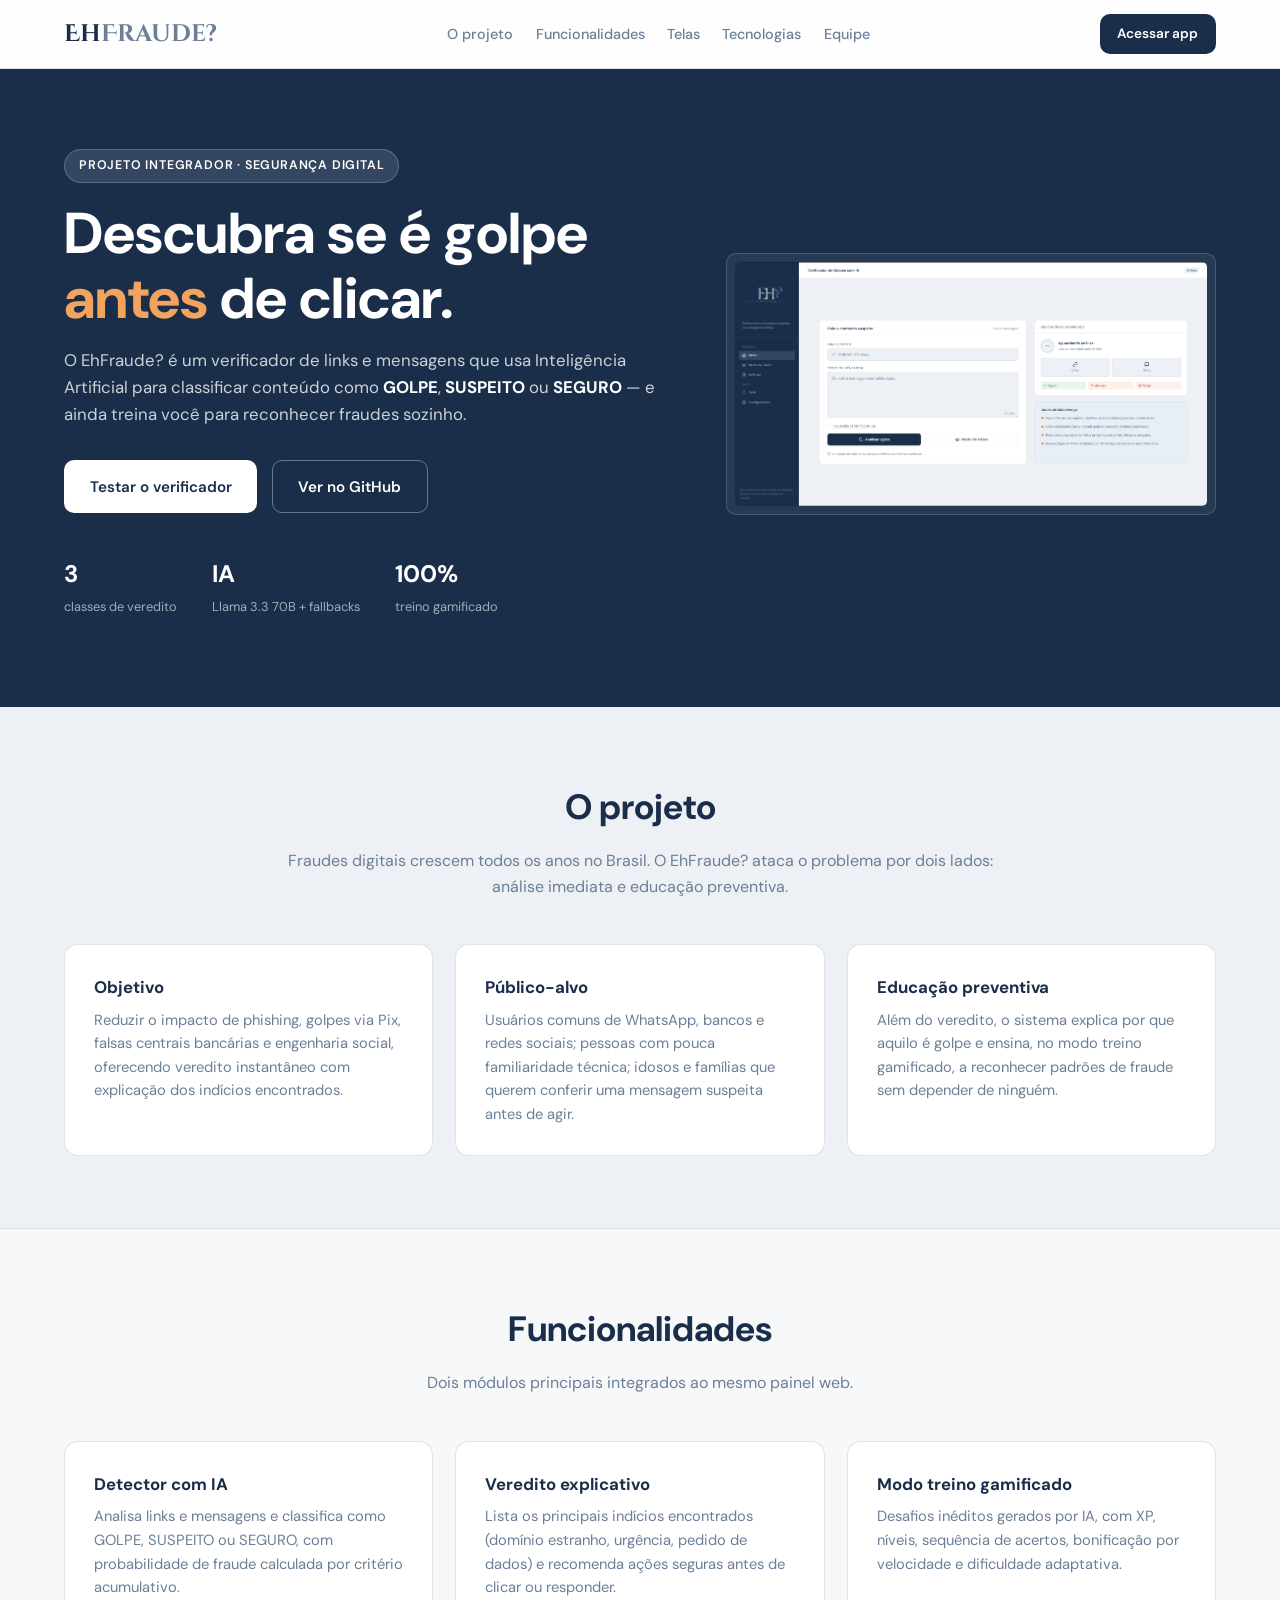
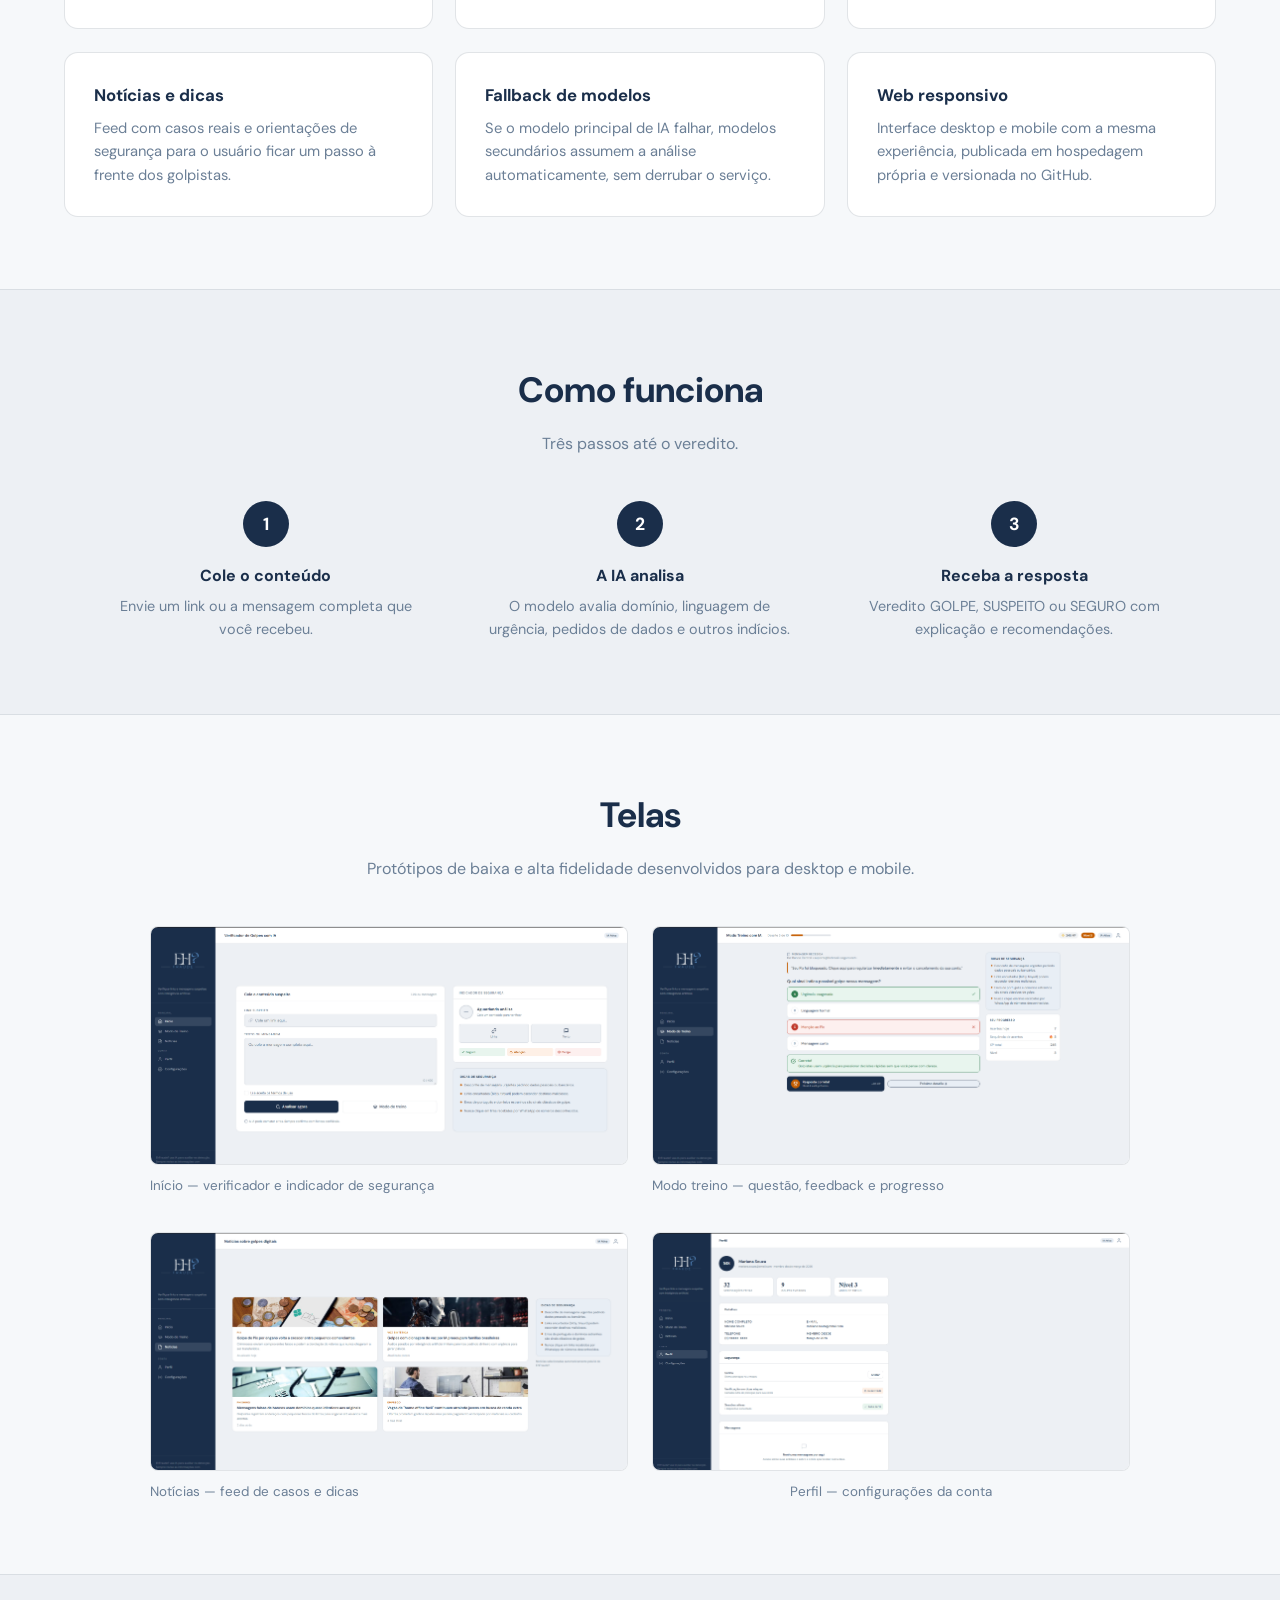
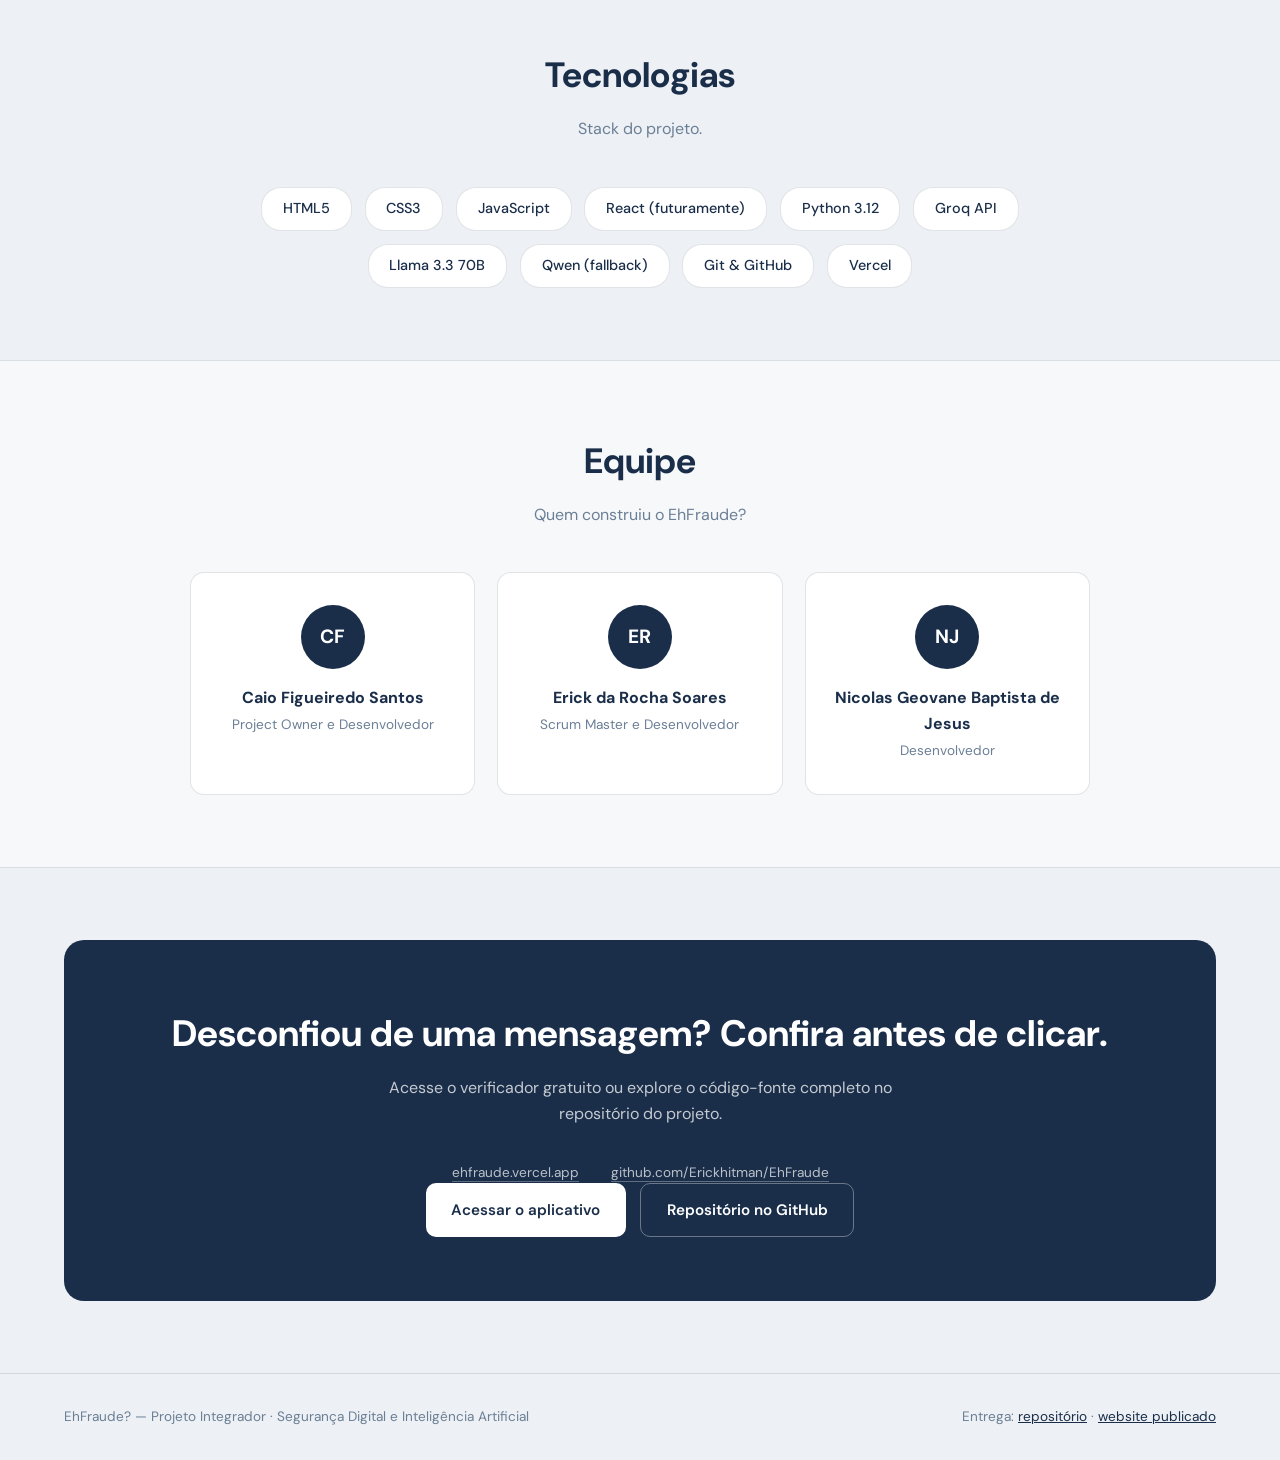
==== Landing Page/index.html @ c69d6ad9 "Add files via upload" ====
<!DOCTYPE html>
<html lang="pt-BR">

<head>
  <meta charset="UTF-8">
  <meta name="viewport" content="width=device-width, initial-scale=1.0">
  <meta name="description" content="EhFraude? — verificador de golpes com IA e treino gamificado. Projeto Integrador de Segurança Digital.">

  <title>EhFraude? — Projeto Integrador</title>

  <link rel="preconnect" href="https://fonts.googleapis.com">
  <link rel="preconnect" href="https://fonts.gstatic.com" crossorigin>
  <link href="https://fonts.googleapis.com/css2?family=DM+Sans:wght@400;500;600;700&display=swap" rel="stylesheet">

  <link rel="stylesheet" href="style.css">
</head>

<body>
  <header class="landing-nav">
    <a class="brand" href="#topo">
      <p>Eh<span>Fraude?</span></p>
    </a>

    <nav class="nav-links">
      <a href="#projeto">O projeto</a>
      <a href="#funcionalidades">Funcionalidades</a>
      <a href="#telas">Telas</a>
      <a href="#tecnologias">Tecnologias</a>
      <a href="#equipe">Equipe</a>
    </nav>

    <a class="nav-cta" href="https://ehfraude.vercel.app/index.html">Acessar app</a>
  </header>

  <main id="topo">
    <section class="hero">
      <div class="hero-text">
        <span class="hero-badge">Projeto Integrador · Segurança Digital</span>

        <h1>Descubra se é golpe <em>antes</em> de clicar.</h1>

        <p class="hero-sub">
          O EhFraude? é um verificador de links e mensagens que usa Inteligência
          Artificial para classificar conteúdo como <strong>GOLPE</strong>,
          <strong>SUSPEITO</strong> ou <strong>SEGURO</strong> — e ainda treina
          você para reconhecer fraudes sozinho.
        </p>

        <div class="hero-actions">
          <a class="btn btn-light" href="https://ehfraude.vercel.app/index.html">Testar o verificador</a>
          <a class="btn btn-ghost" href="https://github.com/Erickhitman/EhFraude">Ver no GitHub</a>
        </div>

        <ul class="hero-stats">
          <li>
            <strong>3</strong>
            <span>classes de veredito</span>
          </li>
          <li>
            <strong>IA</strong>
            <span>Llama 3.3 70B + fallbacks</span>
          </li>
          <li>
            <strong>100%</strong>
            <span>treino gamificado</span>
          </li>
        </ul>
      </div>

      <figure class="hero-shot">
        <img src="Imagens/Tela_inicial.png" alt="Tela inicial do EhFraude? com a área de análise e o indicador de segurança" width="1200" height="820" fetchpriority="high" />
      </figure>
    </section>

    <section class="section" id="projeto">
      <div class="section-head">
        <h2>O projeto</h2>
        <p>
          Fraudes digitais crescem todos os anos no Brasil. O EhFraude? ataca o
          problema por dois lados: análise imediata e educação preventiva.
        </p>
      </div>
      <div class="about-grid">
        <div class="about-card">
          <h3>Objetivo</h3>
          <p>
            Reduzir o impacto de phishing, golpes via Pix, falsas centrais
            bancárias e engenharia social, oferecendo veredito instantâneo com
            explicação dos indícios encontrados.
          </p>
        </div>
        <div class="about-card">
          <h3>Público-alvo</h3>
          <p>
            Usuários comuns de WhatsApp, bancos e redes sociais; pessoas com
            pouca familiaridade técnica; idosos e famílias que querem conferir
            uma mensagem suspeita antes de agir.
          </p>
        </div>
        <div class="about-card">
          <h3>Educação preventiva</h3>
          <p>
            Além do veredito, o sistema explica por que aquilo é golpe e ensina,
            no modo treino gamificado, a reconhecer padrões de fraude sem
            depender de ninguém.
          </p>
        </div>
      </div>
    </section>

    <section class="section alt" id="funcionalidades">
      <div class="section-head">
        <h2>Funcionalidades</h2>
        <p>Dois módulos principais integrados ao mesmo painel web.</p>
      </div>
      <div class="feat-grid">
        <div class="feat-card">
          <h3>Detector com IA</h3>
          <p>
            Analisa links e mensagens e classifica como GOLPE, SUSPEITO ou
            SEGURO, com probabilidade de fraude calculada por critério
            acumulativo.
          </p>
        </div>
        <div class="feat-card">
          <h3>Veredito explicativo</h3>
          <p>
            Lista os principais indícios encontrados (domínio estranho, urgência,
            pedido de dados) e recomenda ações seguras antes de clicar ou
            responder.
          </p>
        </div>
        <div class="feat-card">
          <h3>Modo treino gamificado</h3>
          <p>
            Desafios inéditos gerados por IA, com XP, níveis, sequência de
            acertos, bonificação por velocidade e dificuldade adaptativa.
          </p>
        </div>
        <div class="feat-card">
          <h3>Notícias e dicas</h3>
          <p>
            Feed com casos reais e orientações de segurança para o usuário ficar
            um passo à frente dos golpistas.
          </p>
        </div>
        <div class="feat-card">
          <h3>Fallback de modelos</h3>
          <p>
            Se o modelo principal de IA falhar, modelos secundários assumem a
            análise automaticamente, sem derrubar o serviço.
          </p>
        </div>
        <div class="feat-card">
          <h3>Web responsivo</h3>
          <p>
            Interface desktop e mobile com a mesma experiência, publicada em
            hospedagem própria e versionada no GitHub.
          </p>
        </div>
      </div>
    </section>

    <section class="section" id="como-funciona">
      <div class="section-head">
        <h2>Como funciona</h2>
        <p>Três passos até o veredito.</p>
      </div>
      <div class="steps">
        <div class="step">
          <span class="step-num">1</span>
          <h3>Cole o conteúdo</h3>
          <p>Envie um link ou a mensagem completa que você recebeu.</p>
        </div>
        <div class="step">
          <span class="step-num">2</span>
          <h3>A IA analisa</h3>
          <p>O modelo avalia domínio, linguagem de urgência, pedidos de dados e outros indícios.</p>
        </div>
        <div class="step">
          <span class="step-num">3</span>
          <h3>Receba a resposta</h3>
          <p>Veredito GOLPE, SUSPEITO ou SEGURO com explicação e recomendações.</p>
        </div>
      </div>
    </section>

    <section class="section alt" id="telas">
      <div class="section-head">
        <h2>Telas</h2>
        <p>Protótipos de baixa e alta fidelidade desenvolvidos para desktop e mobile.</p>
      </div>
      <div class="screens-grid">
        <div class="screen">
          <div class="screen-mock">
            <img src="Imagens/Tela_inicial.png" alt="Tela inicial: campo para colar link ou mensagem e indicador de segurança">
          </div>
          <p>Início — verificador e indicador de segurança</p>
        </div>
        <div class="screen">
          <div class="screen-mock">
            <img src="Imagens/Tela_treino.png" alt="Modo treino: mensagem suspeita, alternativas de resposta e feedback">
          </div>
          <p>Modo treino — questão, feedback e progresso</p>
        </div>
        <div class="screen">
          <div class="screen-mock">
            <img src="Imagens/Tela_noticias.png" alt="Feed de notícias e dicas de segurança">
          </div>
          <p>Notícias — feed de casos e dicas</p>
        </div>
        <div class="screen">
          <div class="screen-mock">
            <img src="Imagens/Tela_perfil.png" alt="Feed de notícias e dicas de segurança">
          </div>
          <p>Perfil — configurações da conta</p>
        </div>
      </div>
    </section>

    <section class="section" id="tecnologias">
      <div class="section-head">
        <h2>Tecnologias</h2>
        <p>Stack do projeto.</p>
      </div>
      <ul class="tech-list">
        <li>HTML5</li>
        <li>CSS3</li>
        <li>JavaScript</li>
        <li>React (futuramente)</li>
        <li>Python 3.12</li>
        <li>Groq API</li>
        <li>Llama 3.3 70B</li>
        <li>Qwen (fallback)</li>
        <li>Git &amp; GitHub</li>
        <li>Vercel</li>
      </ul>
    </section>

    <section class="section alt" id="equipe">
      <div class="section-head">
        <h2>Equipe</h2>
        <p>Quem construiu o EhFraude?</p>
      </div>
      <div class="team-grid">
        <div class="team-card">
          <div class="avatar">CF</div>
          <h3>Caio Figueiredo Santos</h3>
          <p>Project Owner e Desenvolvedor</p>
        </div>
        <div class="team-card">
          <div class="avatar">ER</div>
          <h3>Erick da Rocha Soares</h3>
          <p>Scrum Master e Desenvolvedor</p>
        </div>
        <div class="team-card">
          <div class="avatar">NJ</div>
          <h3>Nicolas Geovane Baptista de Jesus</h3>
          <p>Desenvolvedor</p>
        </div>
      </div>
    </section>

    <section class="cta-banner">
      <div class="cta-inner">
        <div class="cta-text">
          <h2>Desconfiou de uma mensagem? Confira antes de clicar.</h2>
          <p>
            Acesse o verificador gratuito ou explore o código-fonte completo no
            repositório do projeto.
          </p>
          <ul class="cta-links">
            <li><a href="https://ehfraude.vercel.app/index.html">ehfraude.vercel.app</a></li>
            <li><a href="https://github.com/Erickhitman/EhFraude">github.com/Erickhitman/EhFraude</a></li>
          </ul>
        </div>
        <div class="hero-actions cta-actions">
          <a href="https://ehfraude.vercel.app/index.html" class="btn btn-light">Acessar o aplicativo</a>
          <a href="https://github.com/Erickhitman/EhFraude" class="btn btn-ghost">Repositório no GitHub</a>
        </div>
      </div>
    </section>
  </main>

  <footer class="landing-footer">
    <p>EhFraude? — Projeto Integrador · Segurança Digital e Inteligência Artificial</p>
    <p>
      Entrega:
      <a href="https://github.com/Erickhitman/EhFraude">repositório</a> ·
      <a href="https://ehfraude.vercel.app/index.html">website publicado</a>
    </p>
  </footer>
</body>

</html>
---- Landing Page/style.css ----
@import url("https://fonts.googleapis.com/css2?family=Cinzel+Decorative:wght@400;700;900&display=swap");

.cinzel-decorative-regular {
  font-family: "Cinzel Decorative", serif;
  font-weight: 400;
  font-style: normal;
}

.cinzel-decorative-bold {
  font-family: "Cinzel Decorative", serif;
  font-weight: 700;
  font-style: normal;
}

.cinzel-decorative-black {
  font-family: "Cinzel Decorative", serif;
  font-weight: 900;
  font-style: normal;
}

*,
*::before,
*::after {
  box-sizing: border-box;
  margin: 0;
  padding: 0;
}

:root {
  --primary: #1a2e4a;
  --primary-light: #e8eef5;
  --orange: #c45c00;
  --accent: #f2a35e;
  --safe: #2e7d4f;
  --safe-bg: #e8f5ee;
  --warn: #c45c00;
  --warn-bg: #fef0e6;
  --danger: #c0392b;
  --danger-bg: #fdf0ef;
  --bg: #edf0f4;
  --card: #ffffff;
  --border: rgba(26, 46, 74, 0.13);
  --text: #1a2e4a;
  --muted: #6b7f96;
}

html {
  scroll-behavior: smooth;
}

body {
  font-family: "DM Sans", sans-serif;
  background: var(--bg);
  color: var(--text);
  line-height: 1.6;
  -webkit-font-smoothing: antialiased;
}

img {
  max-width: 100%;
  display: block;
}

.landing-nav {
  position: sticky;
  top: 0;
  z-index: 20;
  display: flex;
  align-items: center;
  justify-content: space-between;
  gap: 1.5rem;
  padding: 0.9rem 5%;
  background: rgba(255, 255, 255, 0.92);
  backdrop-filter: blur(8px);
  border-bottom: 1px solid var(--border);
}

.brand {
  display: flex;
  align-items: center;
  gap: 0.6rem;
  font-weight: 700;
  font-size: 1.5rem;
  text-decoration: none;
  color: var(--primary);
  font-family: "Cinzel Decorative";
}

.brand span {
  color: var(--muted);
}

.brand svg {
  width: 26px;
  height: 26px;
}

.nav-links {
  display: flex;
  gap: 1.4rem;
}

.nav-links a {
  text-decoration: none;
  font-size: 0.9rem;
  color: var(--muted);
  font-weight: 500;
  transition: color 0.15s;
}

.nav-links a:hover {
  color: var(--primary);
}

.nav-cta {
  background: var(--primary);
  color: #fff;
  text-decoration: none;
  font-size: 0.85rem;
  font-weight: 600;
  padding: 0.55rem 1.1rem;
  border-radius: 0.625rem;
  transition: opacity 0.15s;
}

.nav-cta:hover {
  opacity: 0.9;
}

.hero {
  background: var(--primary);
  color: #fff;
  padding: 5rem 5% 5.5rem;
  display: grid;
  grid-template-columns: 1.1fr 0.9fr;
  gap: 4rem;
  align-items: center;
}

.hero-badge {
  display: inline-block;
  background: rgba(255, 255, 255, 0.12);
  border: 1px solid rgba(255, 255, 255, 0.2);
  padding: 6px 14px;
  border-radius: 20px;
  font-size: 0.78rem;
  letter-spacing: 0.8px;
  text-transform: uppercase;
  font-weight: 600;
}

.hero h1 {
  font-size: clamp(2.3rem, 4.6vw, 3.6rem);
  line-height: 1.12;
  margin: 1.2rem 0 1rem;
  font-weight: 700;
}

.hero h1 em {
  font-style: normal;
  color: var(--accent);
}

.hero-sub {
  font-size: 1.05rem;
  color: rgba(255, 255, 255, 0.78);
  max-width: 56ch;
}

.hero-sub strong {
  color: #fff;
}

.hero-actions {
  display: flex;
  gap: 0.9rem;
  flex-wrap: wrap;
  margin-top: 2rem;
}

.btn {
  display: inline-flex;
  align-items: center;
  justify-content: center;
  gap: 8px;
  padding: 0.85rem 1.6rem;
  border-radius: 0.625rem;
  font-weight: 600;
  font-size: 0.95rem;
  text-decoration: none;
  transition:
    transform 0.15s,
    opacity 0.15s,
    background 0.15s;
}

.btn:hover {
  transform: translateY(-1px);
}

.btn-light {
  background: #fff;
  color: var(--primary);
}

.btn-ghost {
  background: transparent;
  color: #fff;
  border: 1px solid rgba(255, 255, 255, 0.35);
}

.btn-ghost:hover {
  background: rgba(255, 255, 255, 0.08);
}

.hero-stats {
  list-style: none;
  display: flex;
  gap: 2.2rem;
  margin: 2.6rem 0 0;
  padding: 0;
}

.hero-stats strong {
  display: block;
  font-size: 1.5rem;
  font-weight: 700;
}

.hero-stats span {
  font-size: 0.8rem;
  color: rgba(255, 255, 255, 0.6);
}

.hero-shot {
  margin: 0;
  padding: 7px;
  background: rgba(255, 255, 255, 0.06);
  border: 1px solid rgba(255, 255, 255, 0.16);
  border-radius: 10px;
}
.hero-shot img {
  display: block;
  width: 100%;
  height: auto;
  border-radius: 6px;
  border: 1px solid var(--border);
}

.w60 {
  width: 60%;
}

.mock-box {
  height: 90px;
  border-radius: 0.625rem;
  background: var(--bg);
  border: 1px solid var(--border);
}

.mock-row {
  display: grid;
  grid-template-columns: 1fr 1fr;
  gap: 0.7rem;
}

.mock-btn {
  height: 38px;
  border-radius: 0.625rem;
  background: var(--primary);
}

.mock-btn.ghost {
  background: #fff;
  border: 1px solid var(--border);
}

.mock-badges {
  display: grid;
  grid-template-columns: repeat(3, 1fr);
  gap: 0.5rem;
}

.mock-badges span {
  text-align: center;
  font-size: 0.7rem;
  font-weight: 600;
  padding: 7px 0;
  border-radius: 8px;
}

.mock-badges .ok {
  background: var(--safe-bg);
  color: var(--safe);
}

.mock-badges .warn {
  background: var(--warn-bg);
  color: var(--warn);
}

.mock-badges .bad {
  background: var(--danger-bg);
  color: var(--danger);
}

.section {
  padding: 4.5rem 5%;
}

.section.alt {
  background: #f6f8fa;
  border-top: 1px solid var(--border);
  border-bottom: 1px solid var(--border);
}

.section-head {
  max-width: 760px;
  margin: 0 auto 2.8rem;
  text-align: center;
}

.section-tag {
  display: inline-block;
  color: var(--orange);
  font-size: 0.75rem;
  font-weight: 700;
  letter-spacing: 1.2px;
  text-transform: uppercase;
  margin-bottom: 0.6rem;
}

.section-head h2 {
  font-size: clamp(1.6rem, 3vw, 2.2rem);
  margin: 0 0 0.8rem;
}

.section-head p {
  color: var(--muted);
  font-size: 1rem;
  margin: 0;
}

.about-grid,
.feat-grid {
  display: grid;
  grid-template-columns: repeat(3, 1fr);
  gap: 1.4rem;
  max-width: 1200px;
  margin: 0 auto;
}

.about-card,
.feat-card {
  background: var(--card);
  border: 1px solid var(--border);
  border-radius: 0.875rem;
  padding: 1.8rem;
}

.icon-chip {
  width: 44px;
  height: 44px;
  border-radius: 12px;
  background: var(--primary-light);
  color: var(--primary);
  display: flex;
  align-items: center;
  justify-content: center;
  margin-bottom: 1.1rem;
}

.icon-chip svg {
  width: 22px;
  height: 22px;
}

.about-card h3,
.feat-card h3 {
  font-size: 1.05rem;
  margin: 0 0 0.5rem;
}

.about-card p,
.feat-card p {
  color: var(--muted);
  font-size: 0.92rem;
  margin: 0;
}

.steps {
  display: grid;
  grid-template-columns: repeat(3, 1fr);
  gap: 1.4rem;
  max-width: 1100px;
  margin: 0 auto;
}

.step {
  text-align: center;
  padding: 0 1rem;
}

.step-num {
  width: 46px;
  height: 46px;
  border-radius: 50%;
  background: var(--primary);
  color: #fff;
  font-weight: 700;
  font-size: 1.1rem;
  display: flex;
  align-items: center;
  justify-content: center;
  margin: 0 auto 1rem;
}

.step h3 {
  margin: 0 0 0.4rem;
  font-size: 1rem;
}

.step p {
  color: var(--muted);
  font-size: 0.9rem;
  margin: 0;
}

.screens-grid {
  display: grid;
  grid-template-columns: repeat(2, 1fr);
  gap: 2.25rem 1.5rem;
  max-width: 980px;
  margin: 0 auto;
  align-items: start;
}
.screen-mock {
  display: block;
  background: var(--card);
  border: 1px solid var(--border);
  border-radius: 8px;
  padding: 0;
  height: auto;
  aspect-ratio: 16 / 8;
  overflow: hidden;
}
.screen-mock img {
  width: 100%;
  height: 100%;
  object-fit: cover;
  object-position: top center;
  display: block;
}
.screen p {
  text-align: left;
  color: var(--muted);
  font-size: 0.84rem;
  margin: 0.6rem 0 0;
}
.screen:last-child p {
  text-align: center;
}
@media (max-width: 900px) {
  .screens-grid {
    grid-template-columns: 1fr;
  }
}

.sm-head {
  height: 14px;
  width: 45%;
  border-radius: 7px;
  background: var(--primary-light);
}

.sm-line {
  height: 9px;
  border-radius: 5px;
  background: var(--bg);
  border: 1px solid var(--border);
}

.sm-cols {
  display: grid;
  grid-template-columns: 1.2fr 0.8fr;
  gap: 0.6rem;
  flex: 1;
}

.sm-col {
  display: flex;
  flex-direction: column;
  gap: 0.5rem;
}

.sm-circle {
  width: 34px;
  height: 34px;
  border-radius: 50%;
  border: 3px solid var(--border);
  background: var(--bg);
}

.sm-badges {
  display: grid;
  grid-template-columns: repeat(3, 1fr);
  gap: 4px;
  margin-top: auto;
}

.sm-badges span {
  height: 14px;
  border-radius: 4px;
}

.sm-badges .ok {
  background: var(--safe-bg);
}

.sm-badges .warn {
  background: var(--warn-bg);
}

.sm-badges .bad {
  background: var(--danger-bg);
}

.sm-opt {
  height: 24px;
  border-radius: 6px;
  background: var(--bg);
  border: 1px solid var(--border);
}

.sm-opt.hit {
  background: var(--safe-bg);
  border-color: rgba(46, 125, 79, 0.35);
}

.sm-grid {
  display: grid;
  grid-template-columns: 1fr 1fr;
  gap: 0.5rem;
  flex: 1;
}

.sm-thumb {
  border-radius: 6px;
  background: var(--primary-light);
}

.tech-list {
  list-style: none;
  display: flex;
  flex-wrap: wrap;
  gap: 0.8rem;
  justify-content: center;
  max-width: 900px;
  margin: 0 auto;
  padding: 0;
}

.tech-list li {
  background: var(--card);
  border: 1px solid var(--border);
  border-radius: 20px;
  padding: 0.6rem 1.3rem;
  font-size: 0.9rem;
  font-weight: 500;
  color: var(--primary);
}

.team-grid {
  display: grid;
  grid-template-columns: repeat(3, 1fr);
  gap: 1.4rem;
  max-width: 900px;
  margin: 0 auto;
}

.team-card {
  background: var(--card);
  border: 1px solid var(--border);
  border-radius: 0.875rem;
  padding: 2rem 1.5rem;
  text-align: center;
}

.avatar {
  width: 64px;
  height: 64px;
  border-radius: 50%;
  background: var(--primary);
  color: #fff;
  display: flex;
  align-items: center;
  justify-content: center;
  font-weight: 700;
  font-size: 1.2rem;
  margin: 0 auto 1rem;
}

.team-card h3 {
  margin: 0 0 0.2rem;
  font-size: 1rem;
}

.team-card p {
  color: var(--muted);
  font-size: 0.85rem;
  margin: 0;
}

.cta-banner {
  margin: 4.5rem 5%;
  background: var(--primary);
  color: #fff;
  border-radius: 1.25rem;
  padding: 4rem 2rem;
  text-align: center;
}

.cta-banner h2 {
  font-size: clamp(1.6rem, 3vw, 2.3rem);
  margin: 0 0 0.8rem;
}

.cta-banner p {
  color: rgba(255, 255, 255, 0.75);
  margin: 0 auto 2rem;
  max-width: 52ch;
}

.cta-banner .hero-actions {
  justify-content: center;
  margin-top: 0;
}

.cta-links {
  list-style: none;
  display: flex;
  gap: 2rem;
  justify-content: center;
  margin: 2.2rem 0 0;
  padding: 0;
  font-size: 0.85rem;
}

.cta-links a {
  color: rgba(255, 255, 255, 0.7);
  text-decoration: none;
  border-bottom: 1px solid rgba(255, 255, 255, 0.3);
}

.cta-links a:hover {
  color: #fff;
}

.landing-footer {
  padding: 2rem 5%;
  border-top: 1px solid var(--border);
  display: flex;
  flex-wrap: wrap;
  gap: 0.6rem 2rem;
  justify-content: space-between;
  color: var(--muted);
  font-size: 0.85rem;
}

.landing-footer a {
  color: var(--primary);
}

@media (max-width: 1100px) {
  .screens-grid {
    grid-template-columns: repeat(2, 1fr);
  }

  .about-grid,
  .feat-grid {
    grid-template-columns: repeat(2, 1fr);
  }
}

@media (max-width: 900px) {
  .nav-links {
    display: none;
  }

  .hero {
    grid-template-columns: 1fr;
    padding-top: 3.5rem;
    gap: 3rem;
  }

  .hero-mock {
    max-width: 520px;
  }

  .hero-stats {
    gap: 1.4rem;
    flex-wrap: wrap;
  }

  .steps,
  .about-grid,
  .feat-grid,
  .team-grid,
  .screens-grid {
    grid-template-columns: 1fr;
  }

  .cta-banner {
    margin: 3rem 5%;
    padding: 3rem 1.5rem;
  }
}
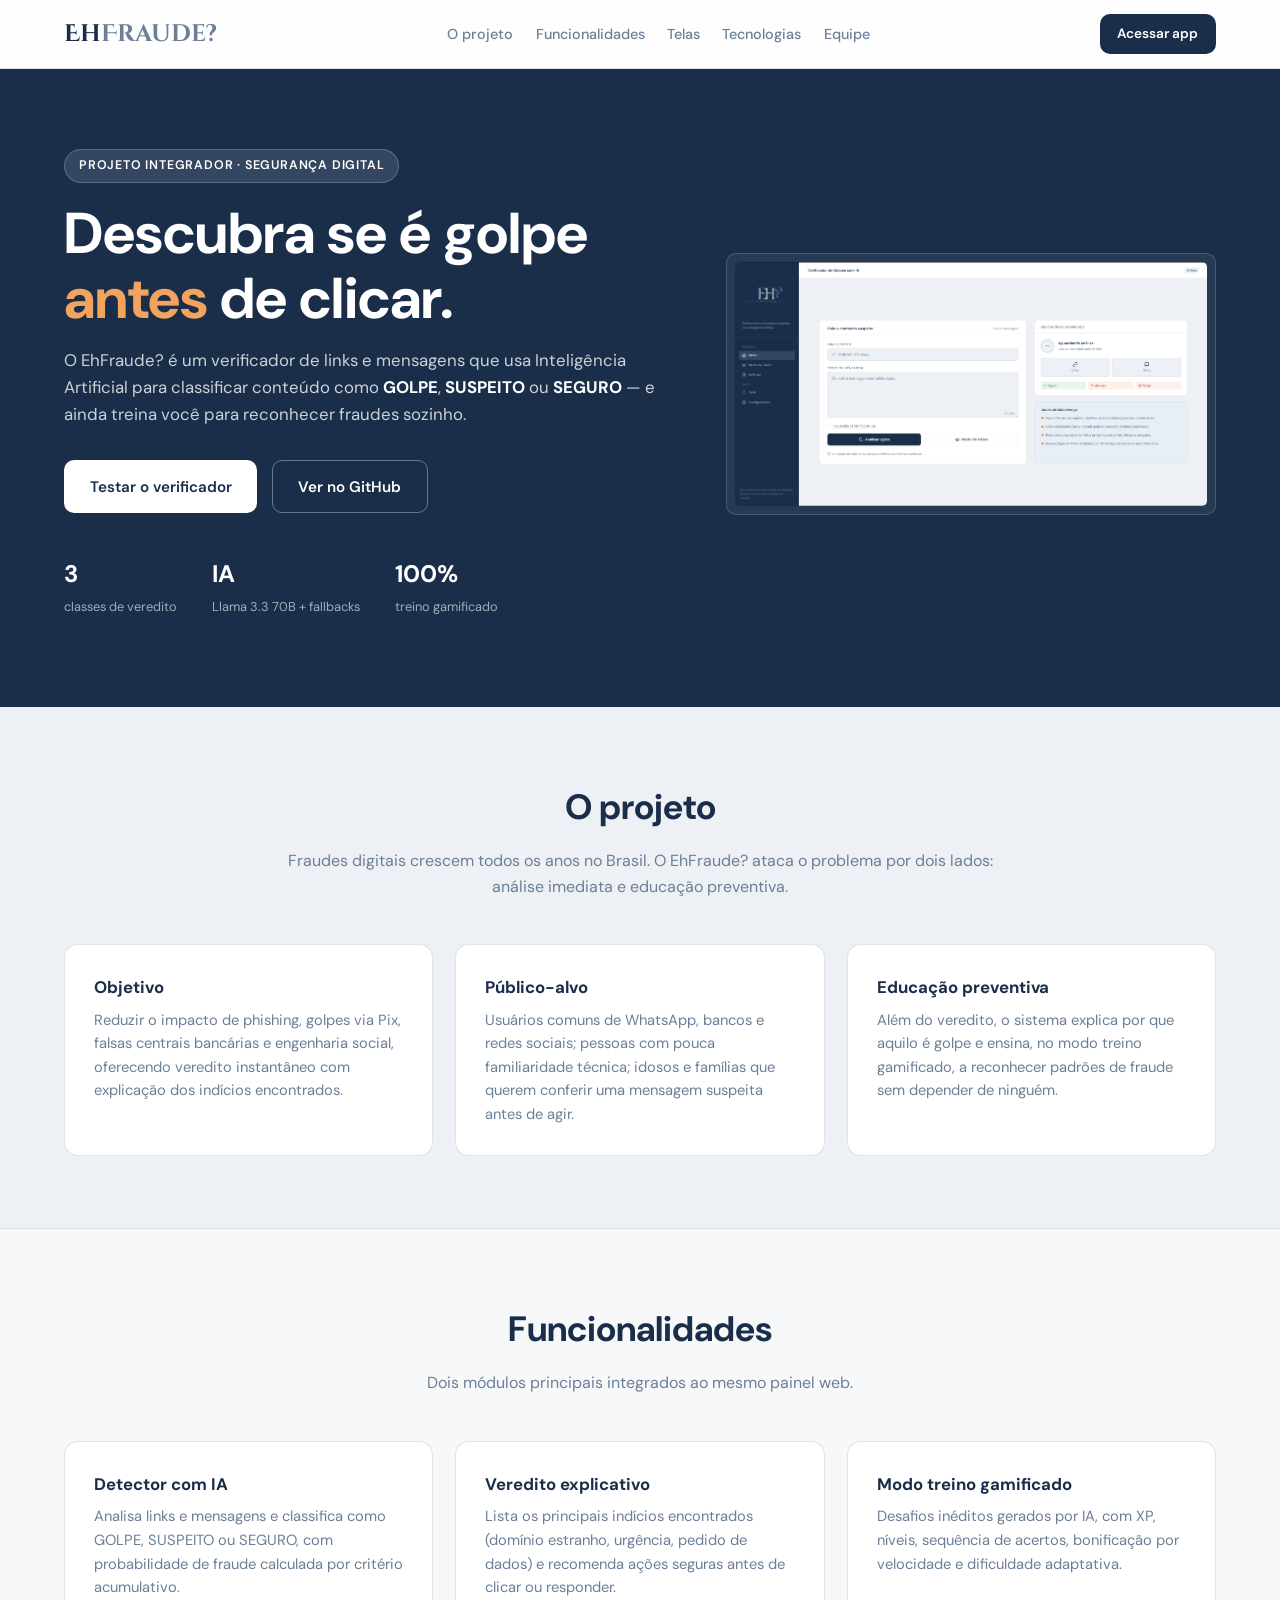
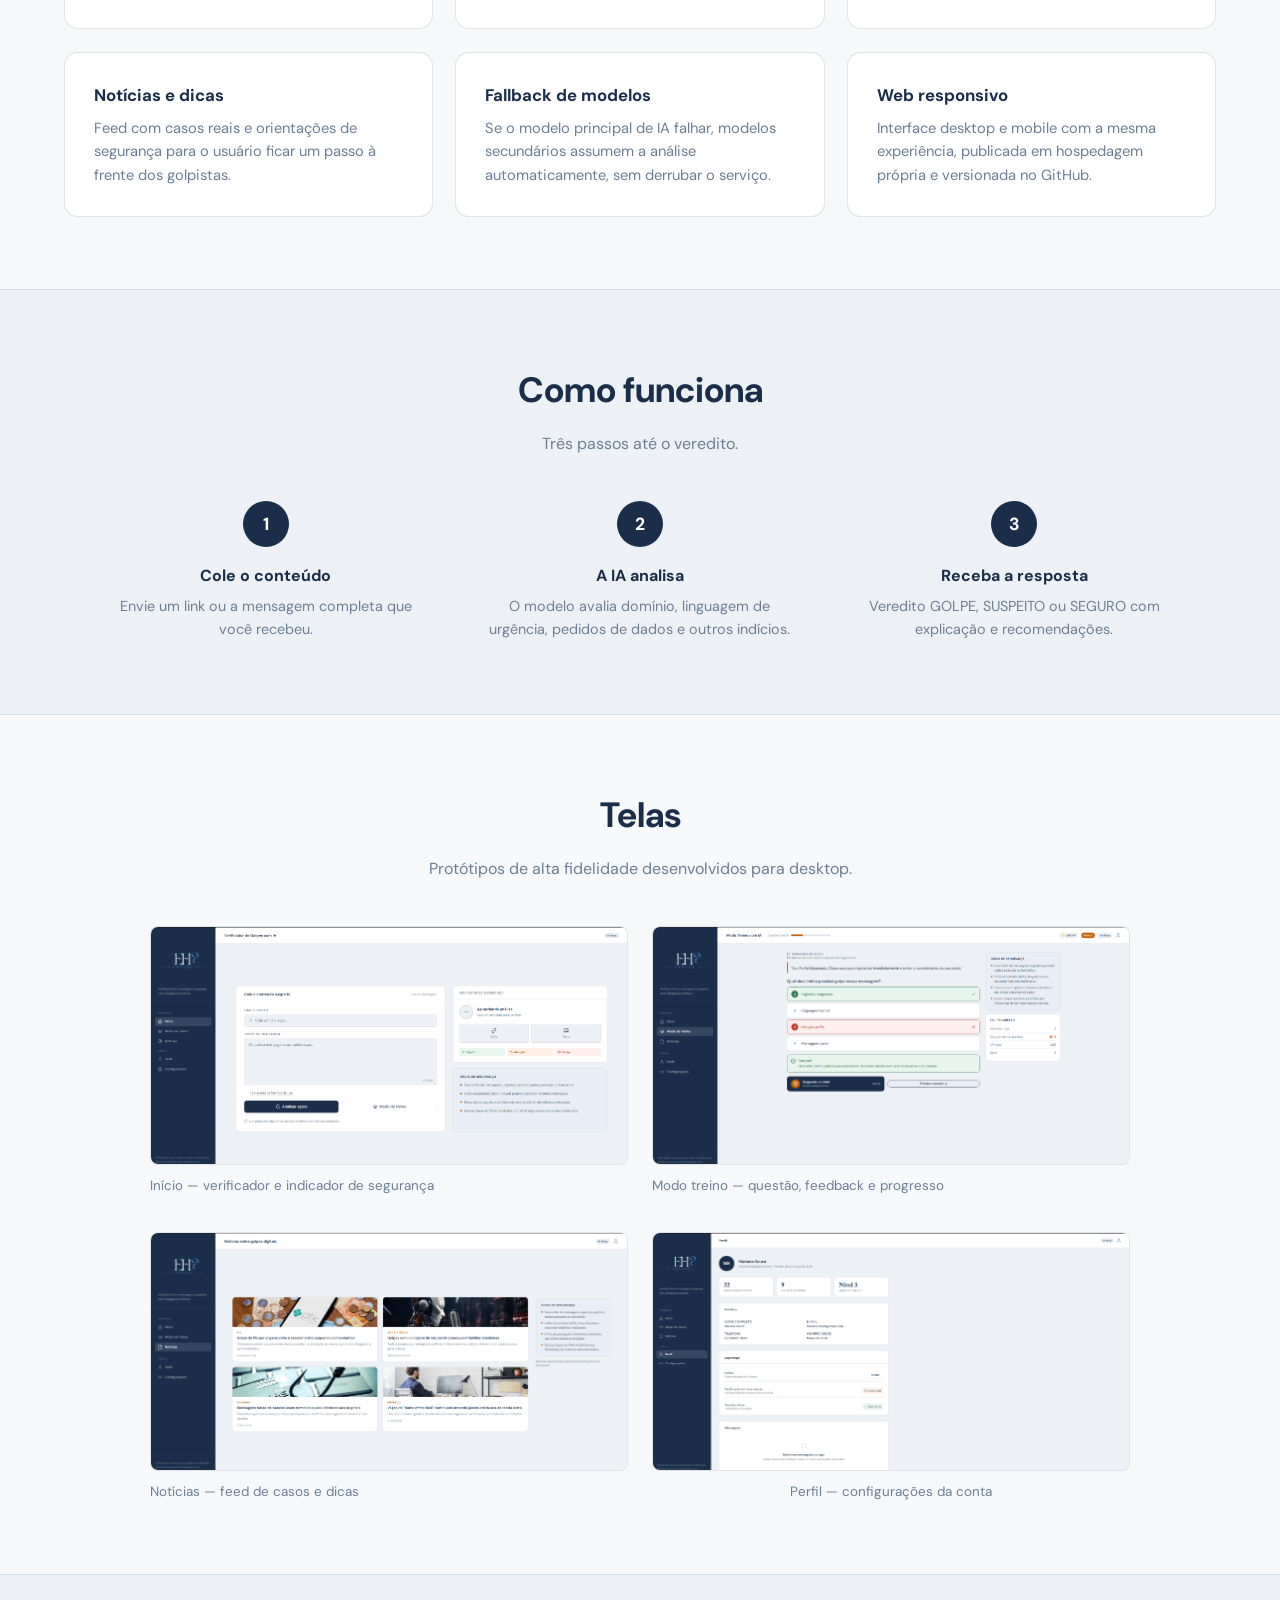
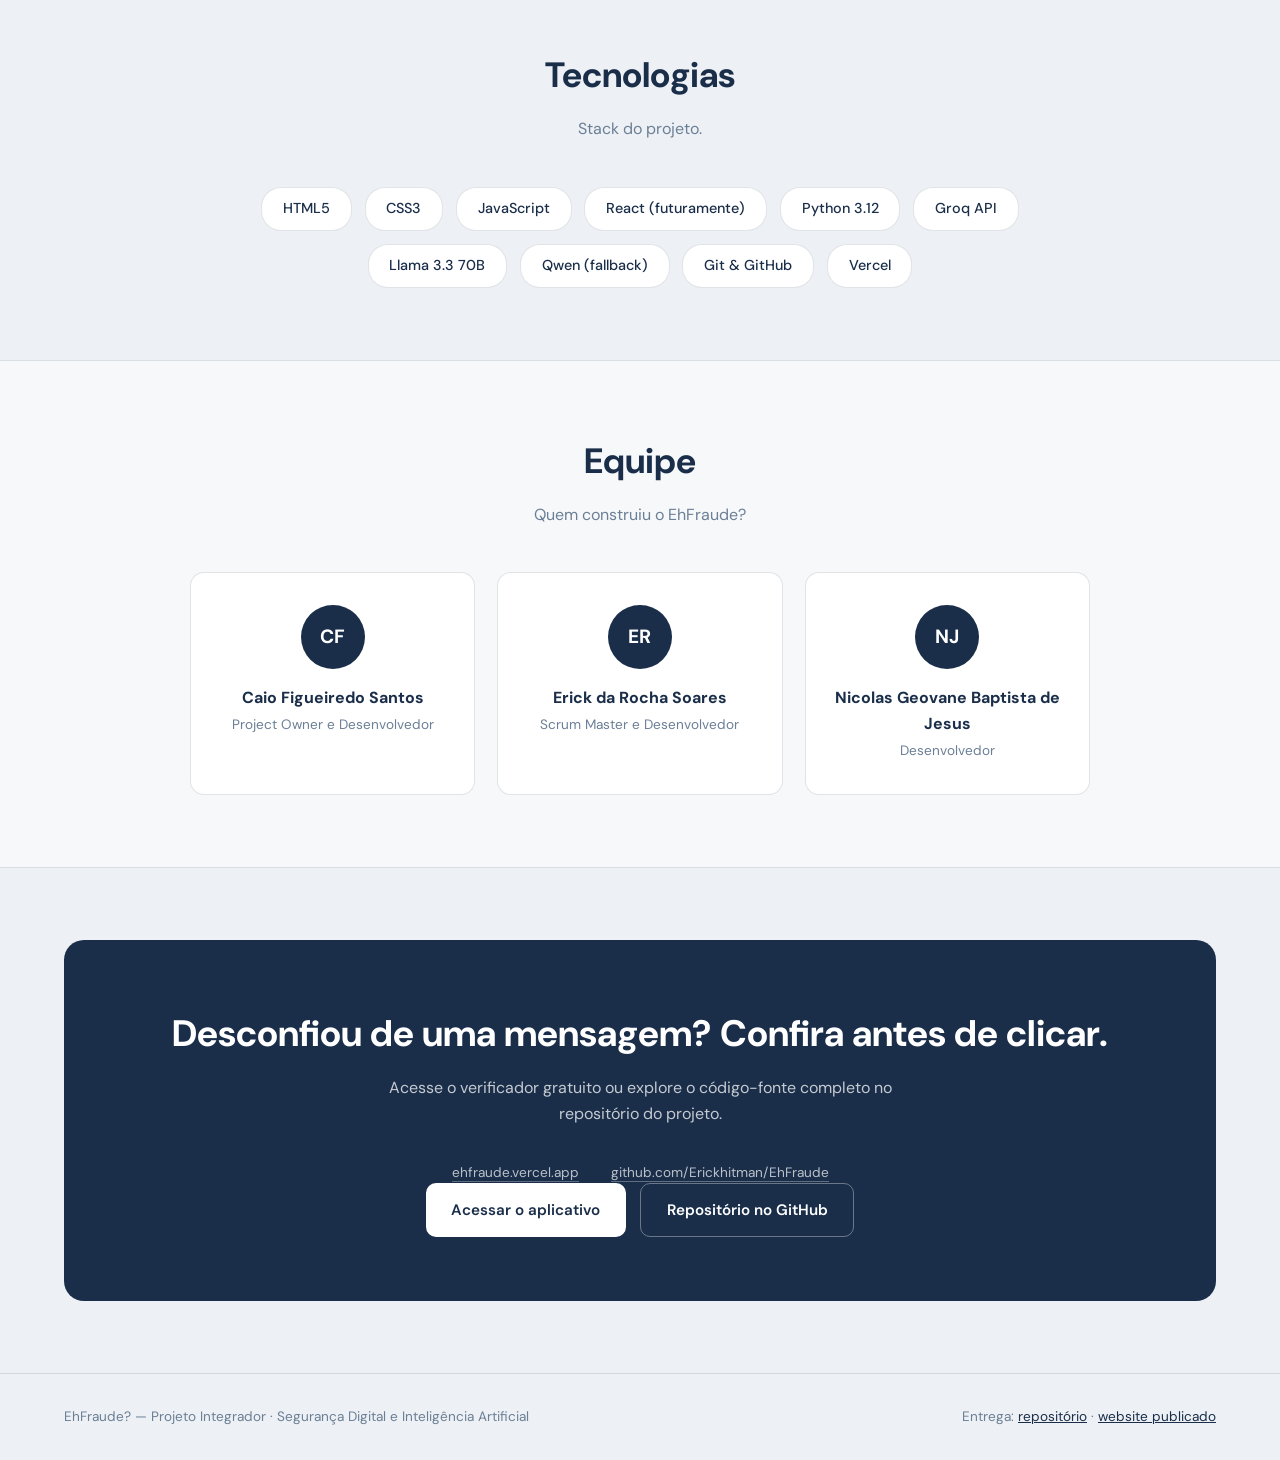
==== commit bfefa20a: "Update index.html" ====
--- a/Landing Page/index.html
+++ b/Landing Page/index.html
@@ -188,7 +188,7 @@
     <section class="section alt" id="telas">
       <div class="section-head">
         <h2>Telas</h2>
-        <p>Protótipos de baixa e alta fidelidade desenvolvidos para desktop e mobile.</p>
+        <p>Protótipos de alta fidelidade desenvolvidos para desktop.</p>
       </div>
       <div class="screens-grid">
         <div class="screen">
@@ -292,4 +292,4 @@
   </footer>
 </body>
 
-</html>+</html>
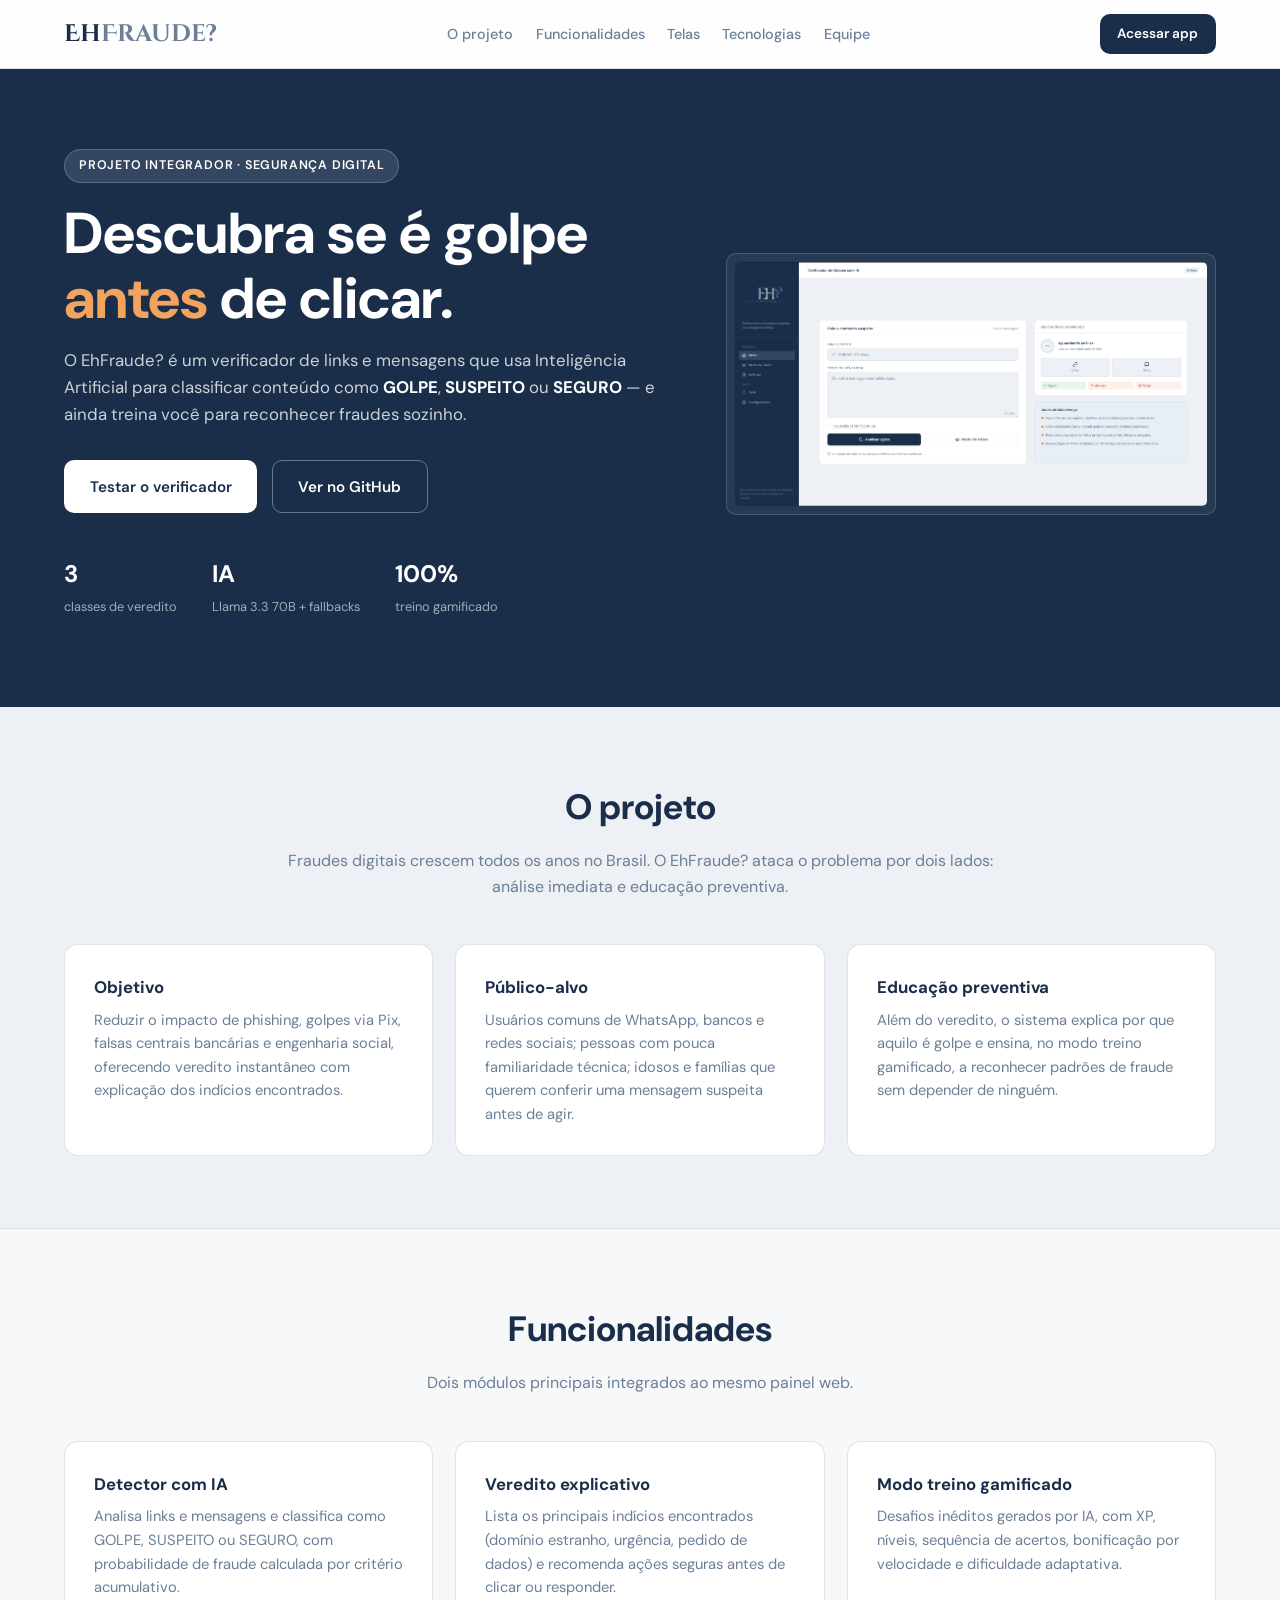
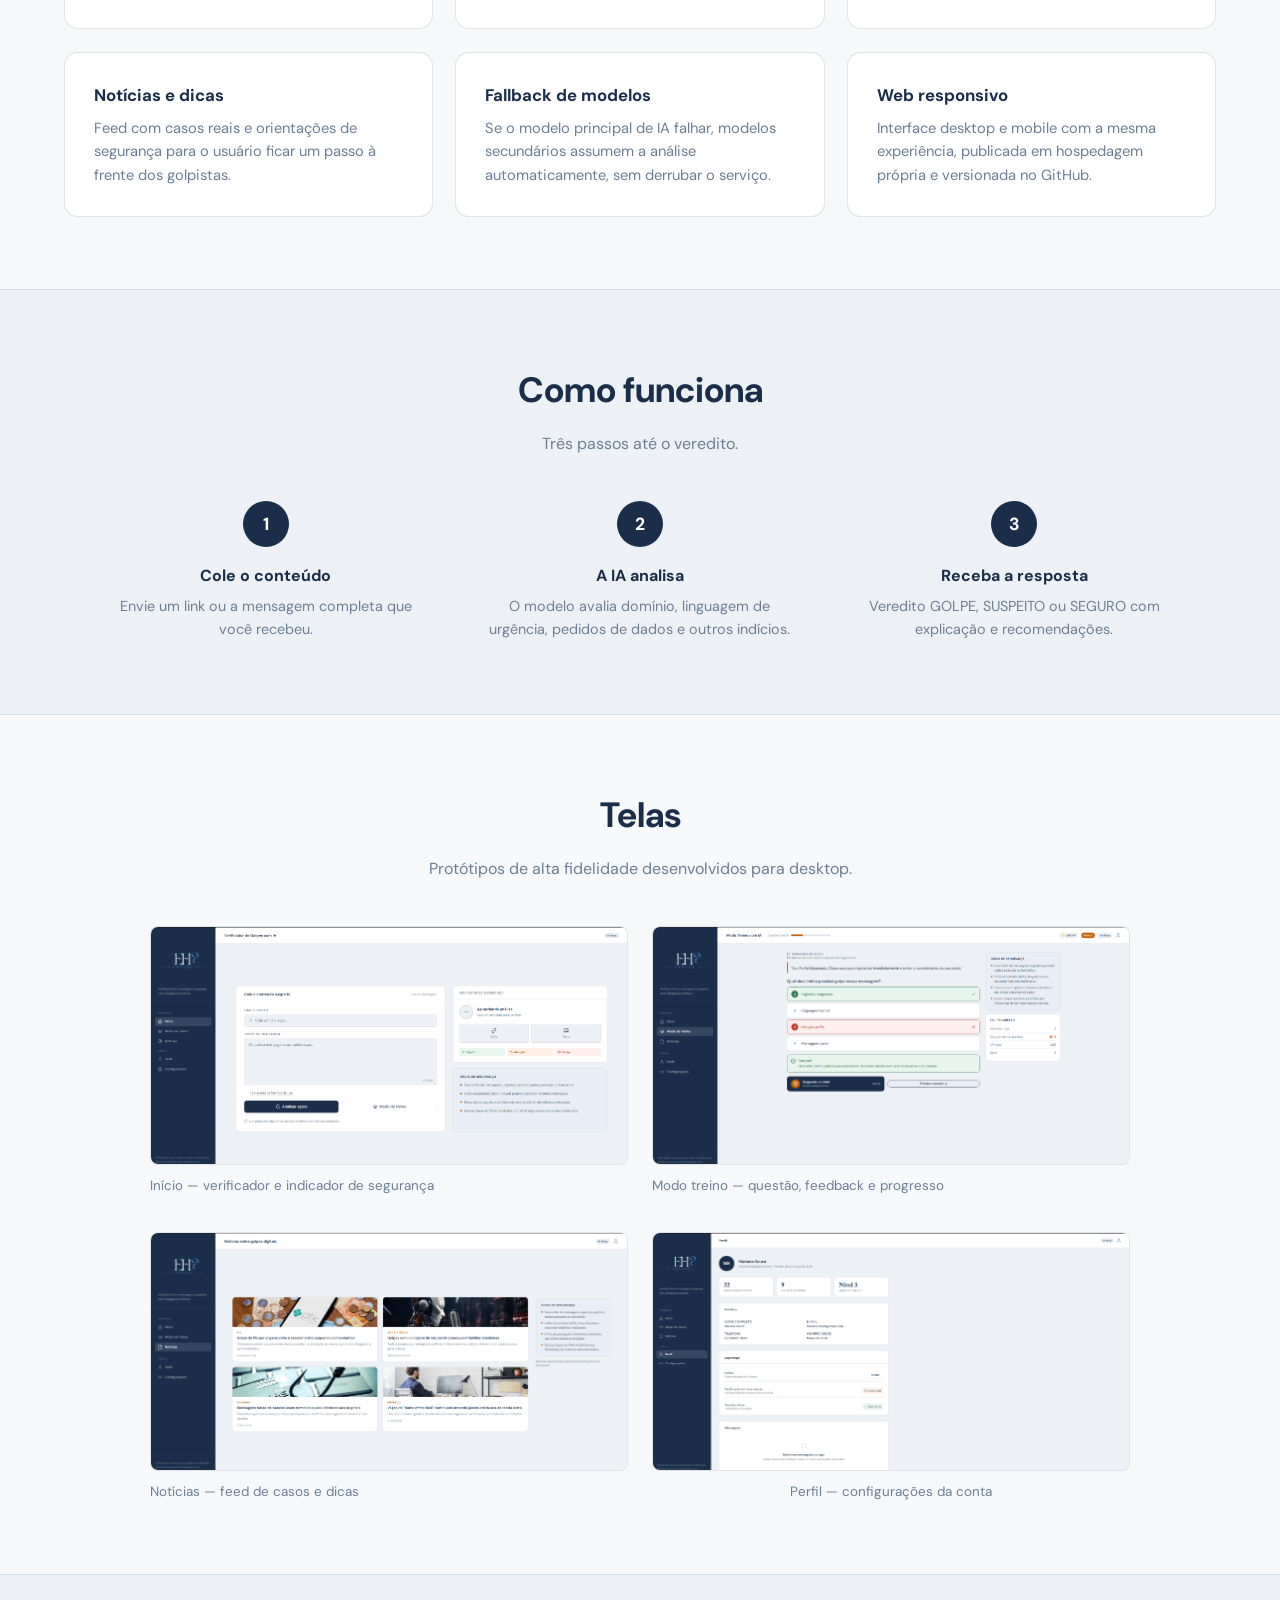
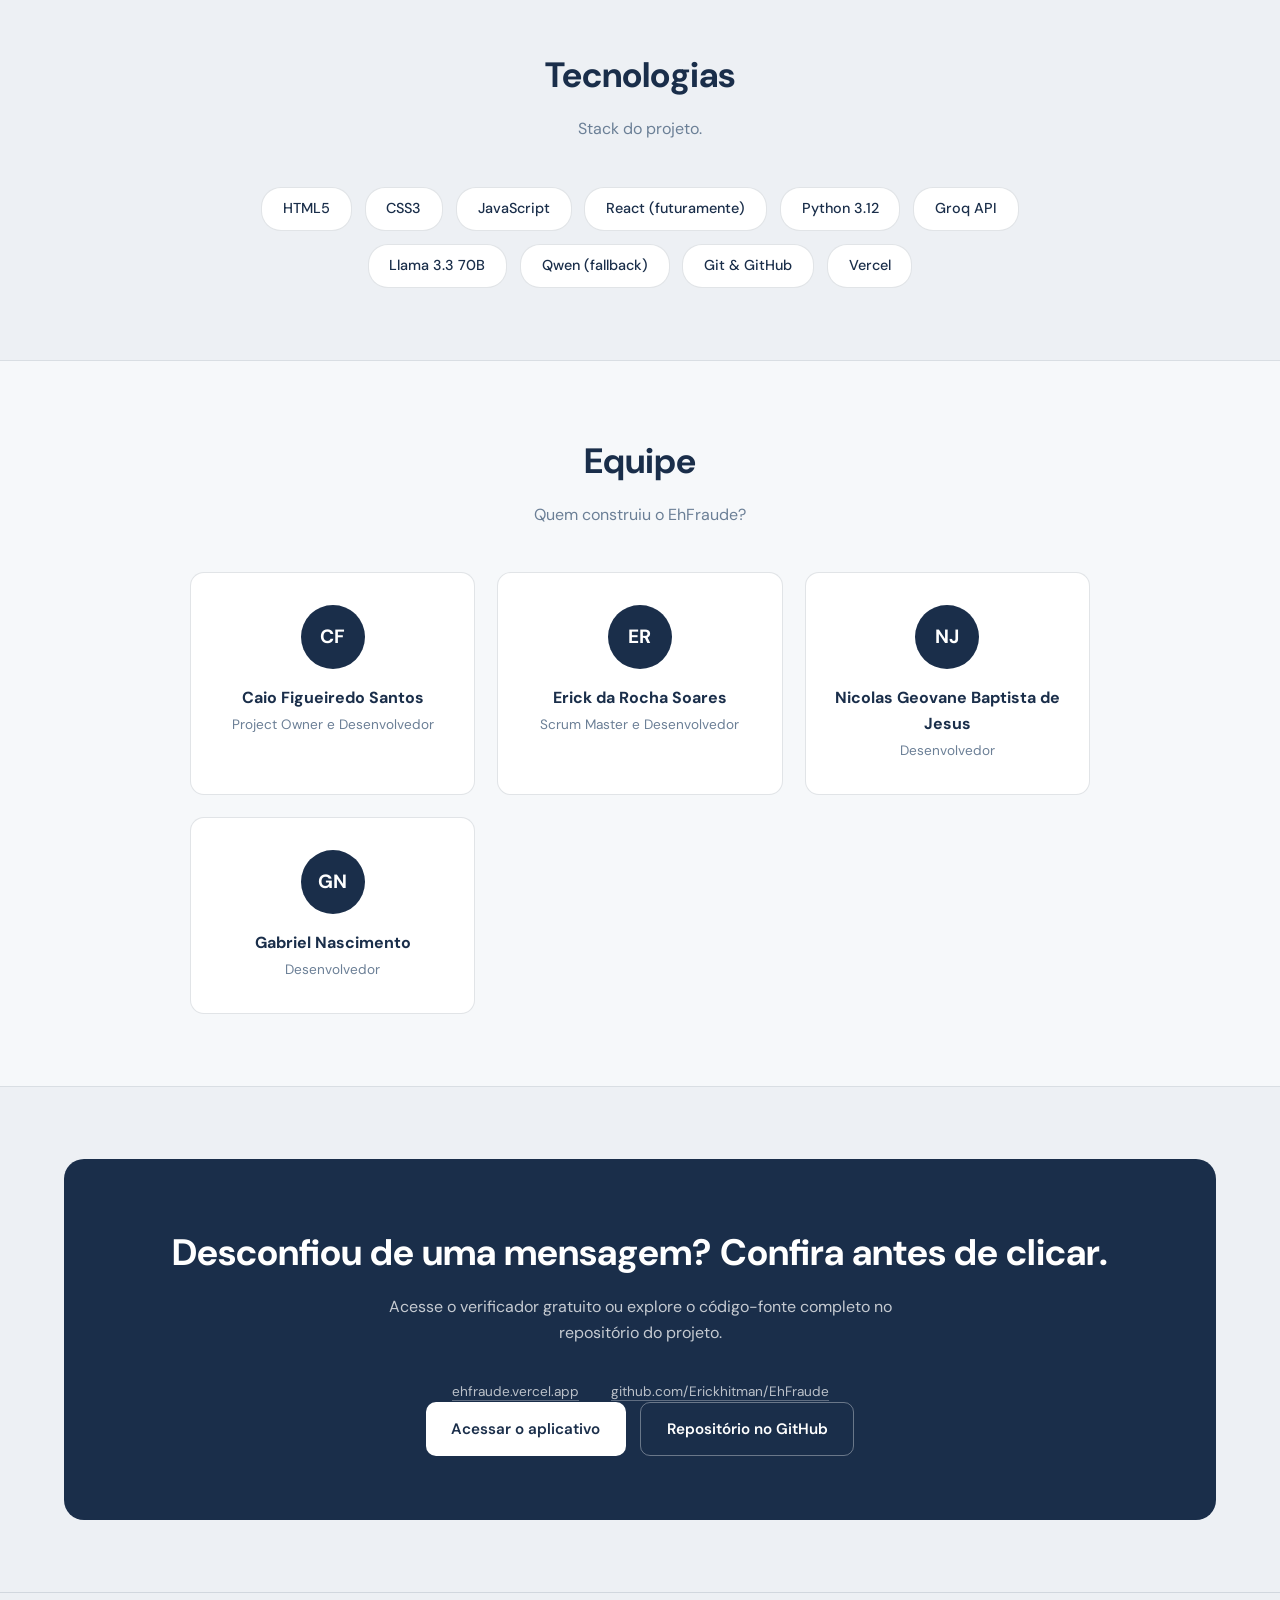
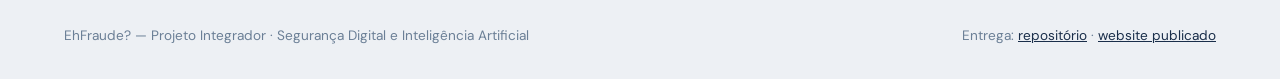
==== commit e058d6d4: "Refactor HTML structure and content for landing page" ====
--- a/Landing Page/index.html
+++ b/Landing Page/index.html
@@ -258,6 +258,11 @@
           <h3>Nicolas Geovane Baptista de Jesus</h3>
           <p>Desenvolvedor</p>
         </div>
+        <div class="team-card">
+          <div class="avatar">GN</div>
+          <h3>Gabriel Nascimento</h3>
+          <p>Desenvolvedor</p>
+        </div>
       </div>
     </section>
 
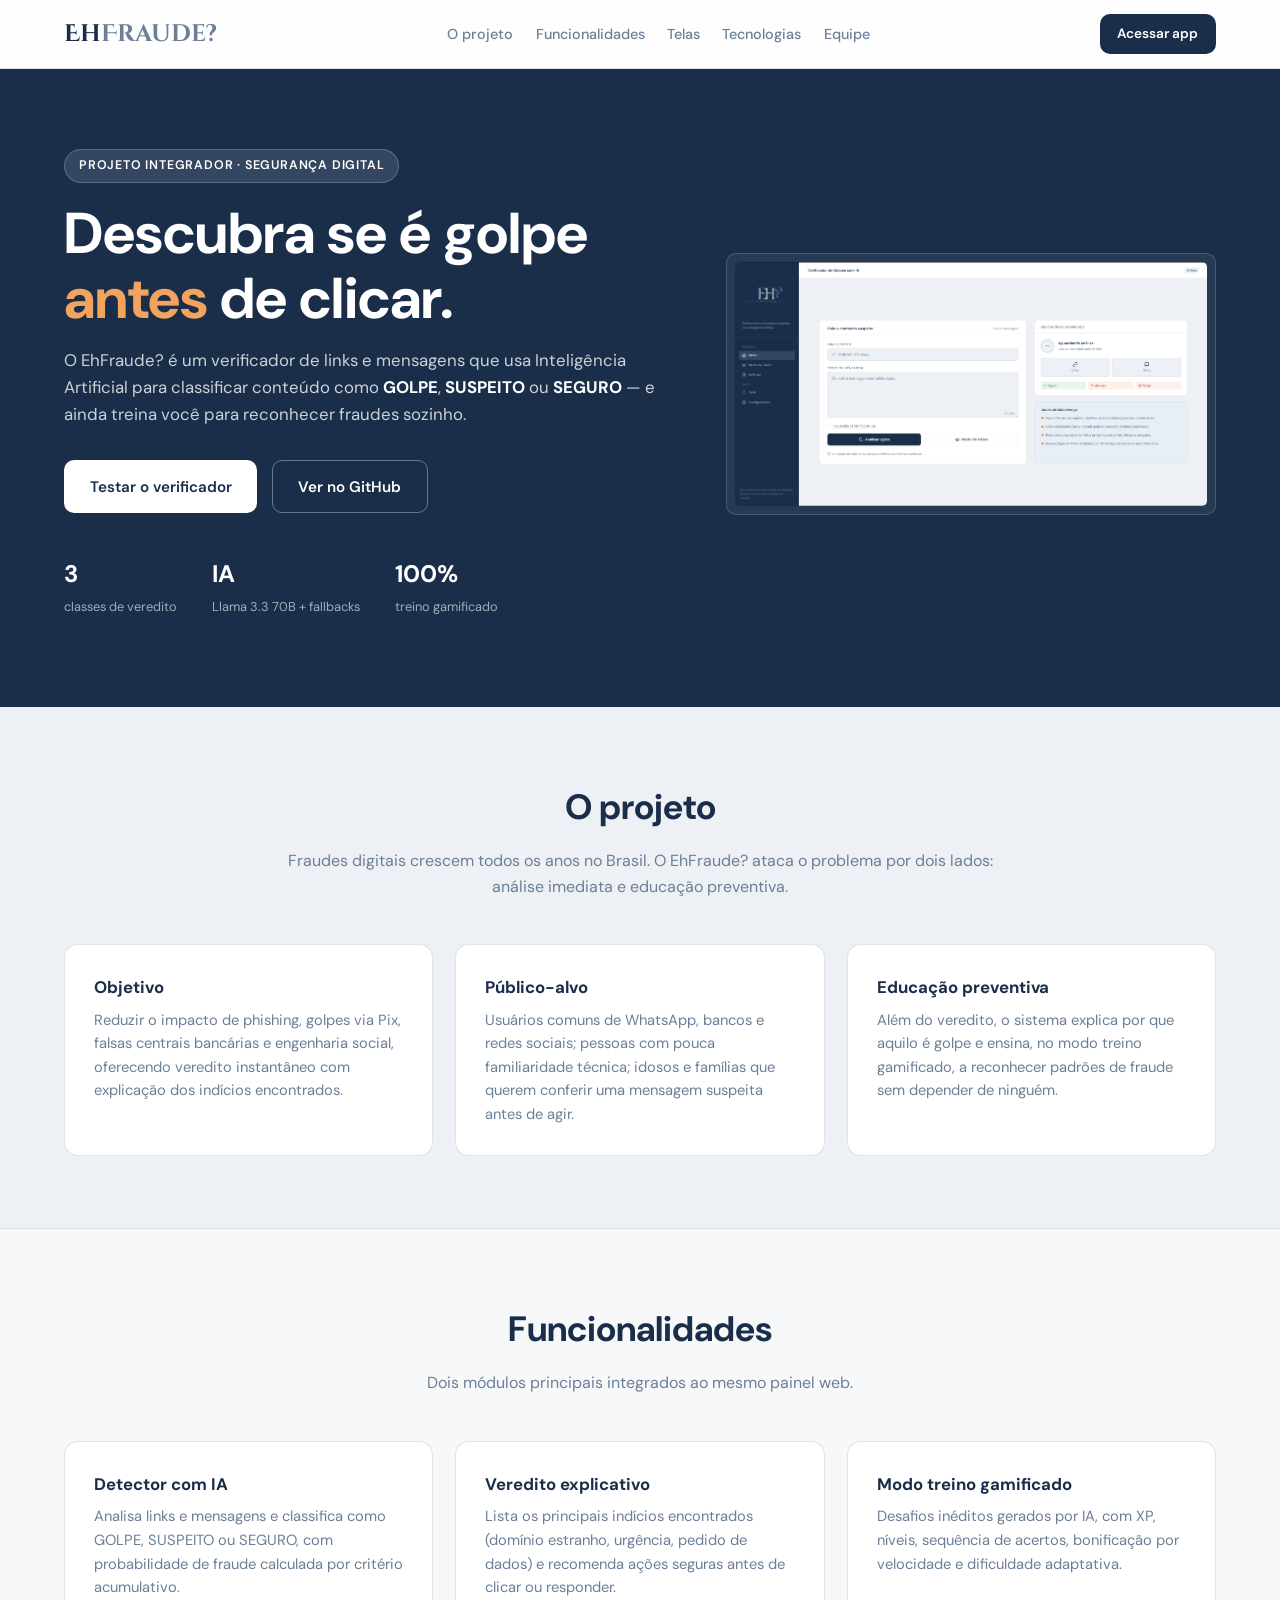
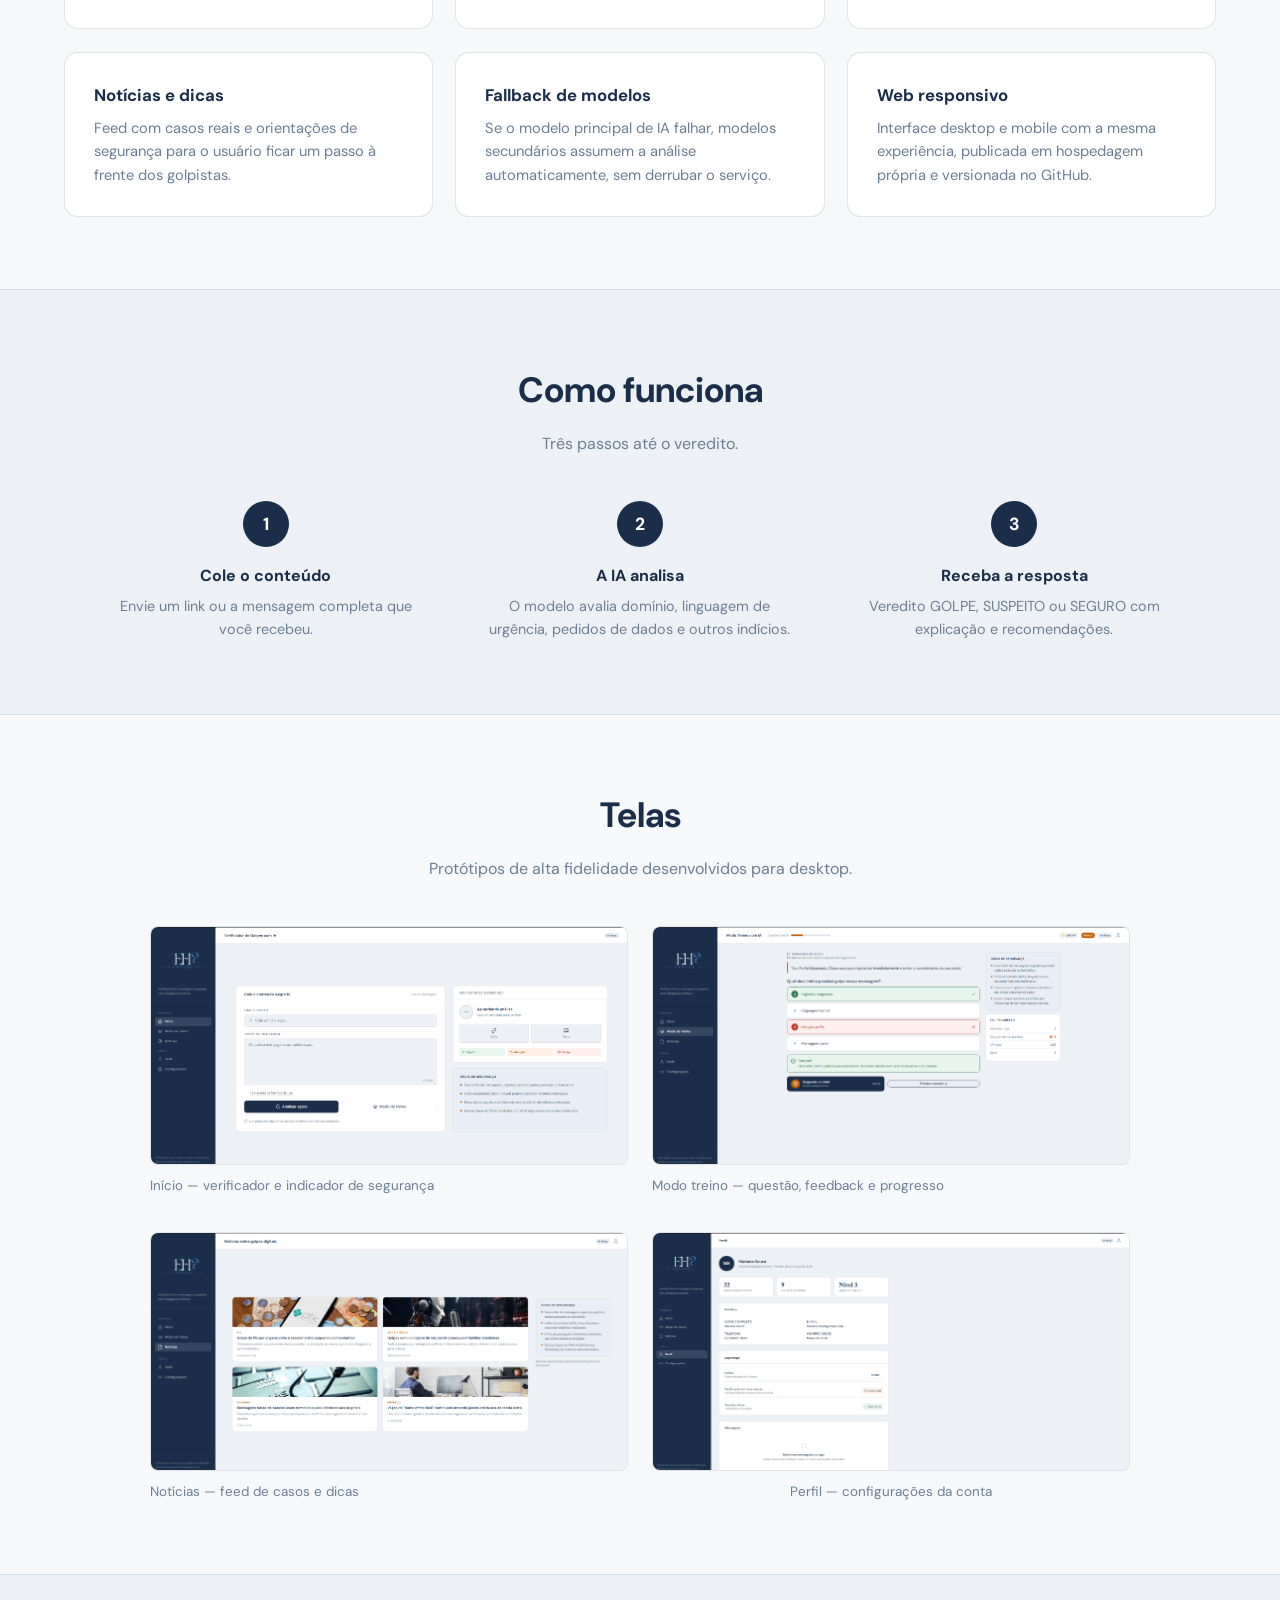
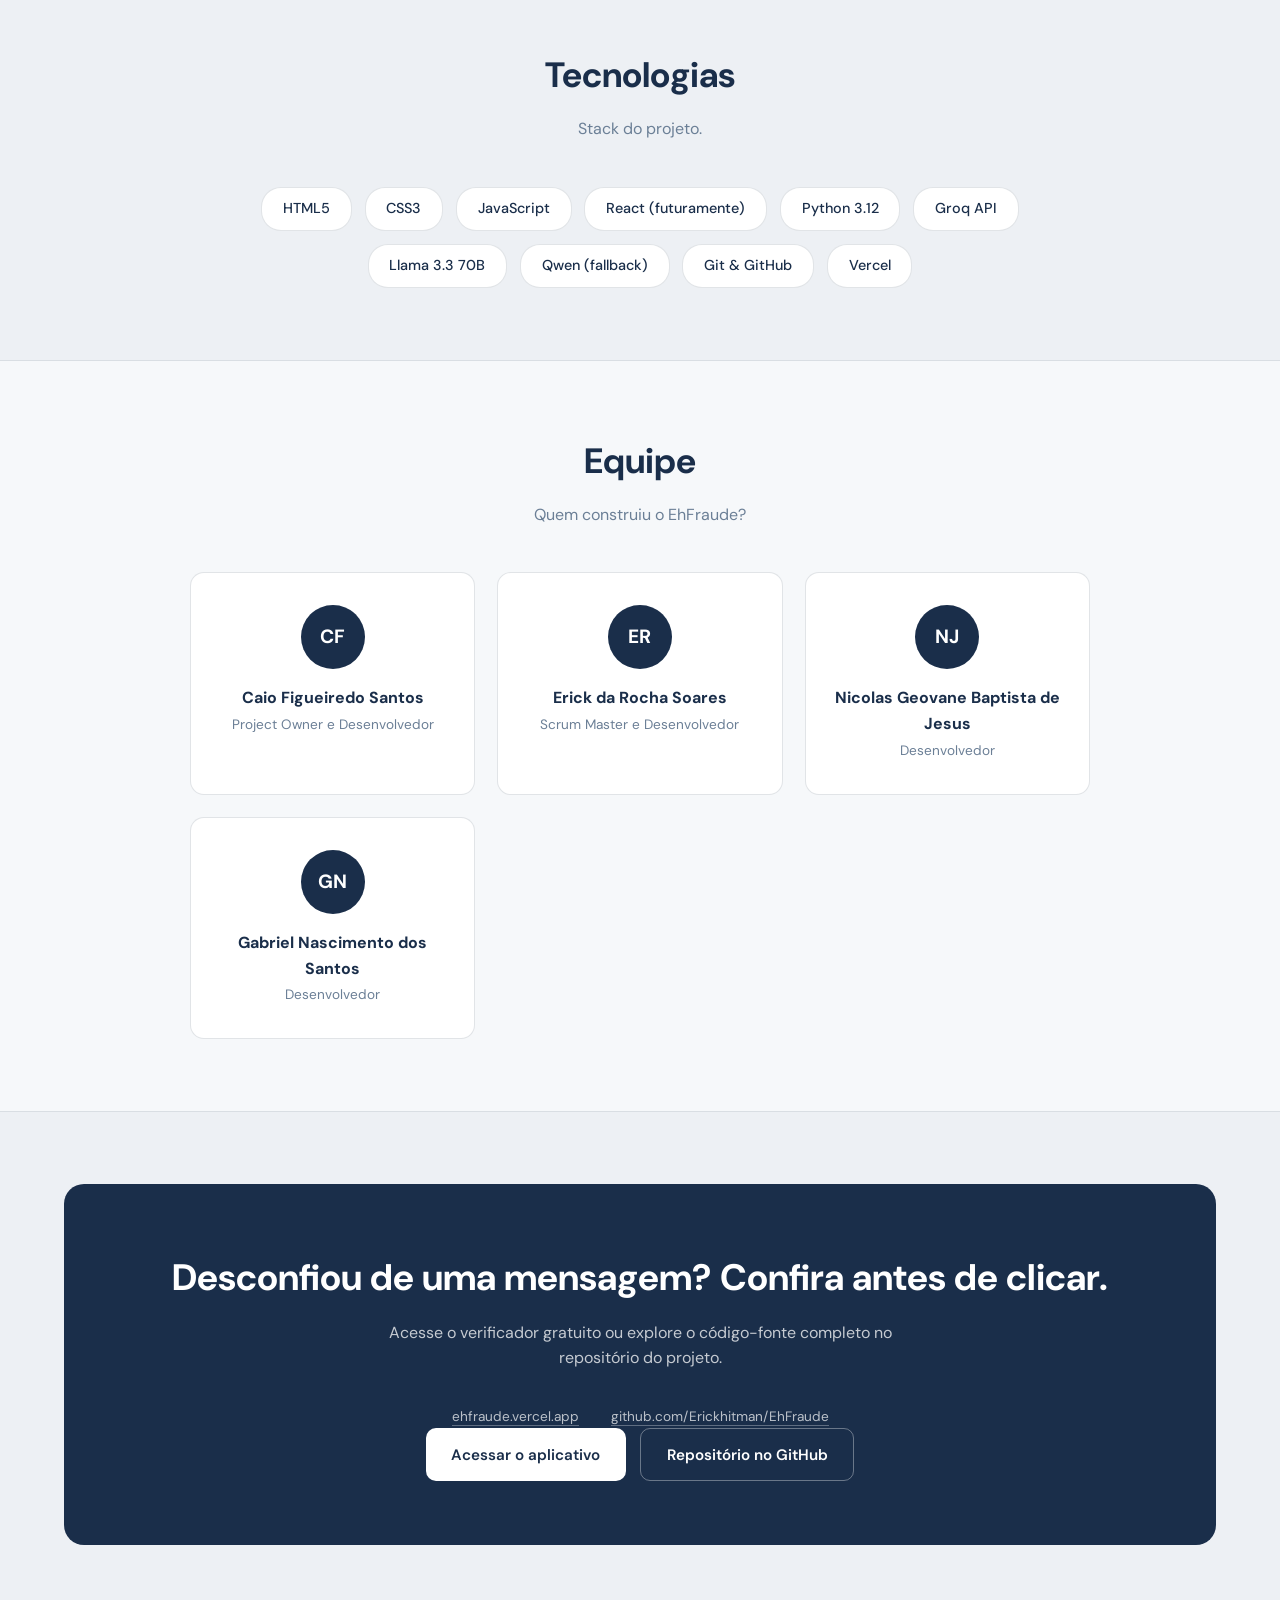
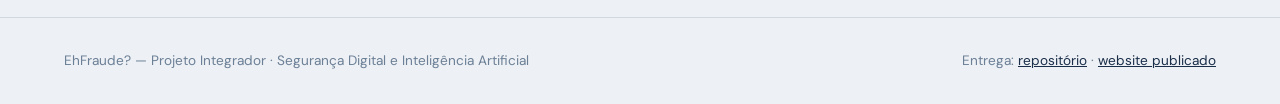
==== commit 0a3c21c4: "Fix HTML encoding issues in index.html" ====
--- a/Landing Page/index.html
+++ b/Landing Page/index.html
@@ -260,7 +260,7 @@
         </div>
         <div class="team-card">
           <div class="avatar">GN</div>
-          <h3>Gabriel Nascimento</h3>
+          <h3>Gabriel Nascimento dos Santos</h3>
           <p>Desenvolvedor</p>
         </div>
       </div>
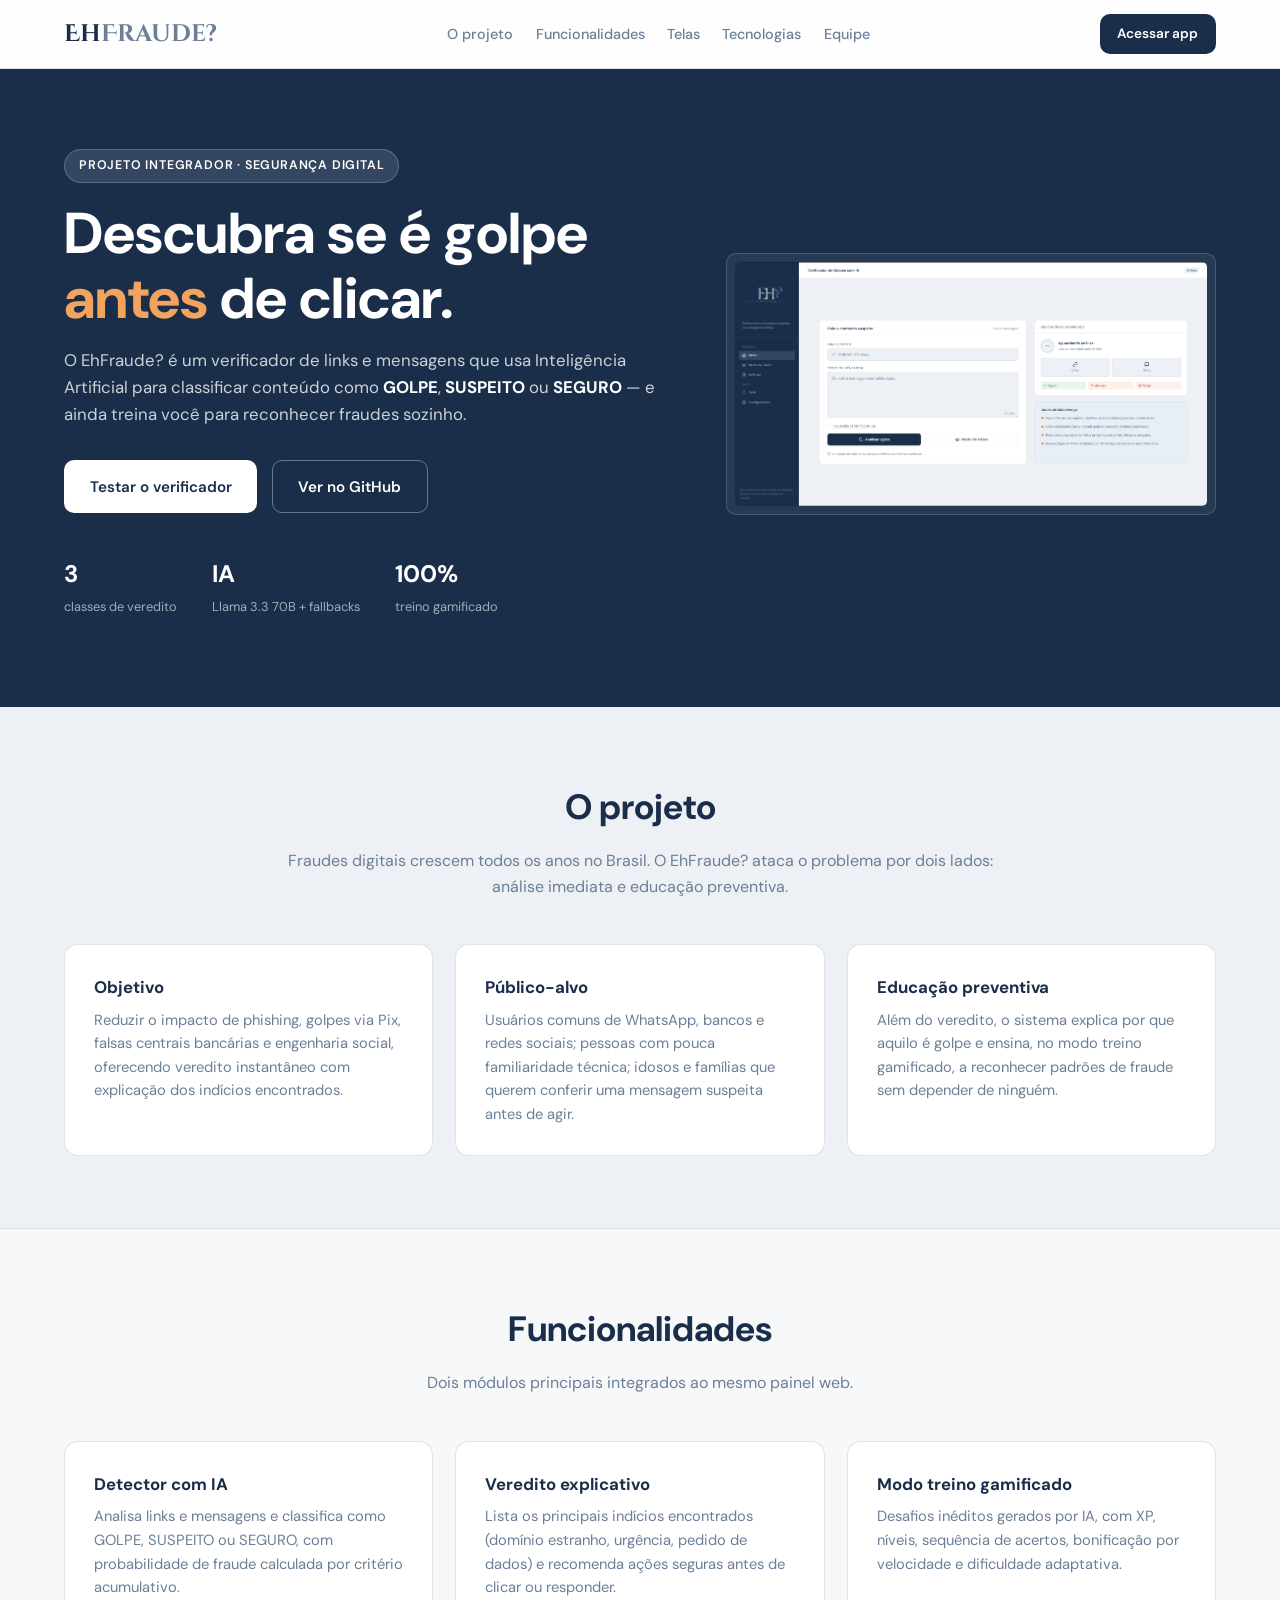
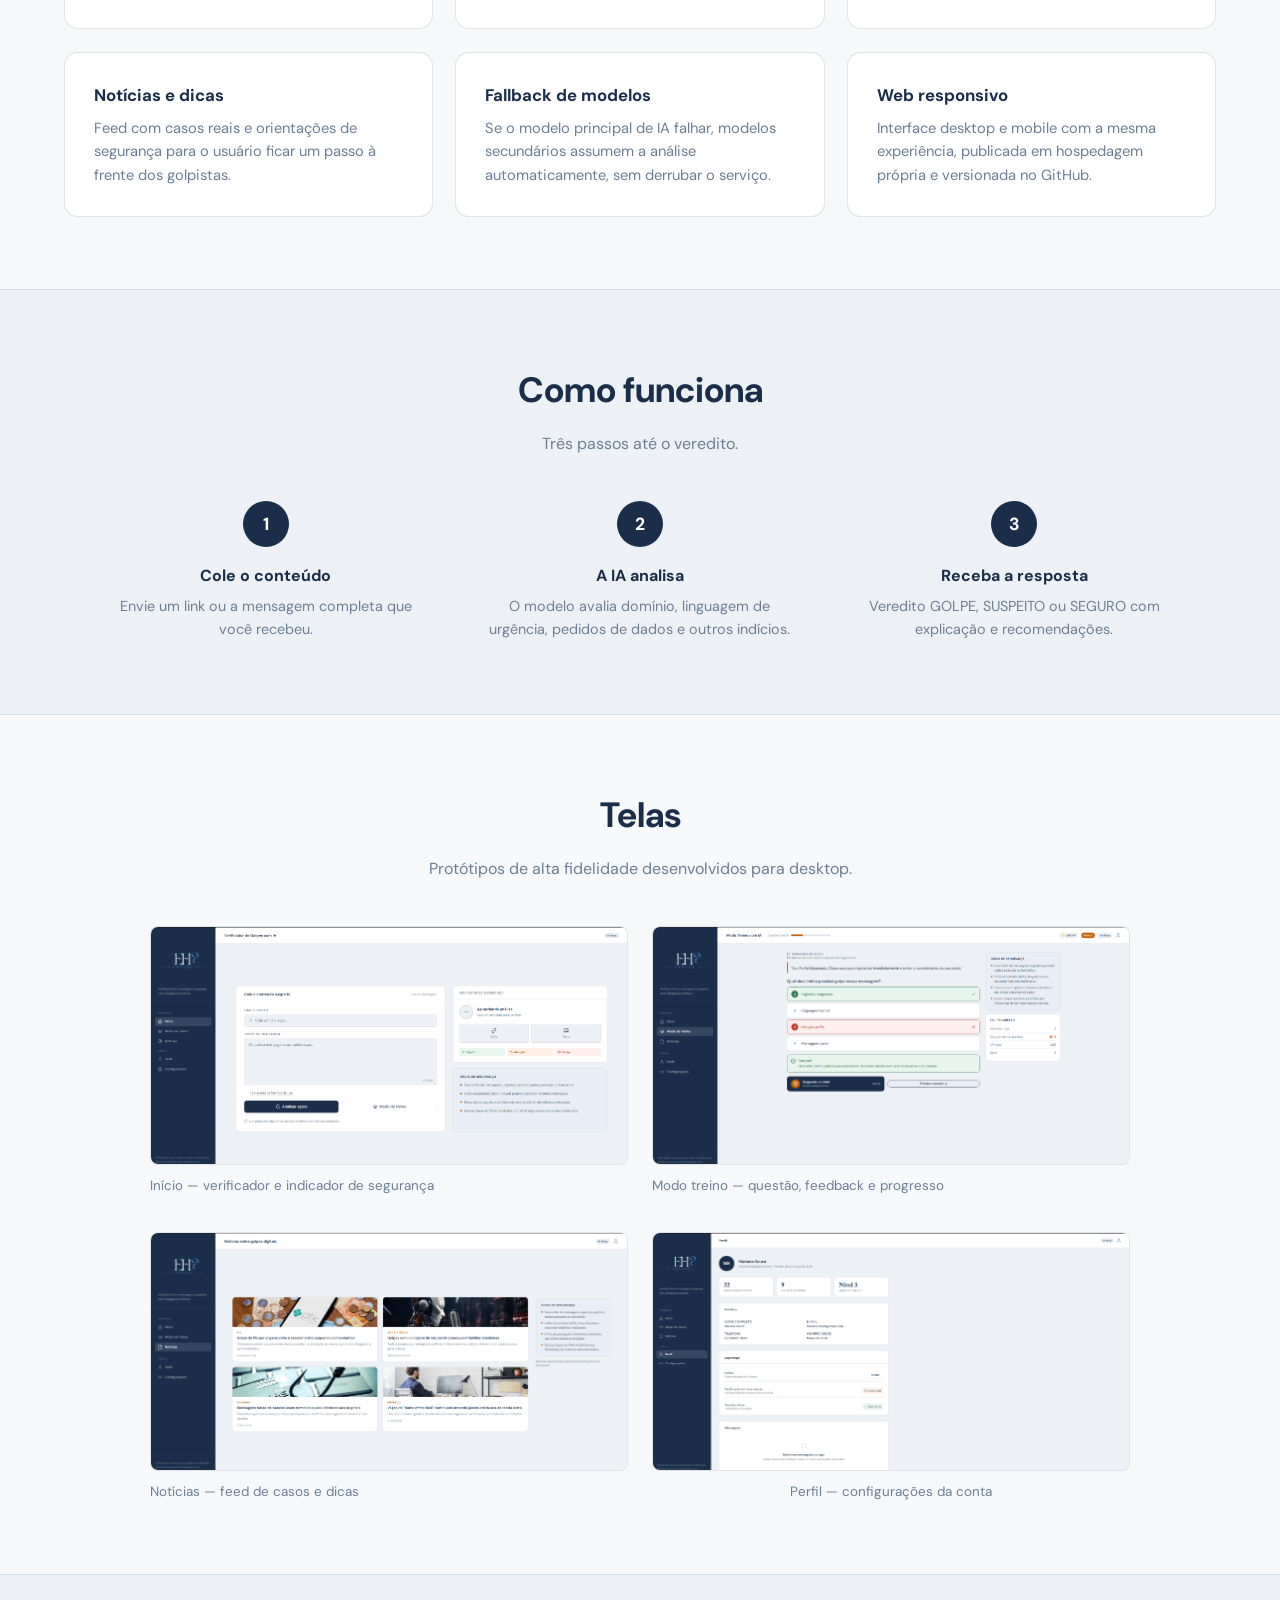
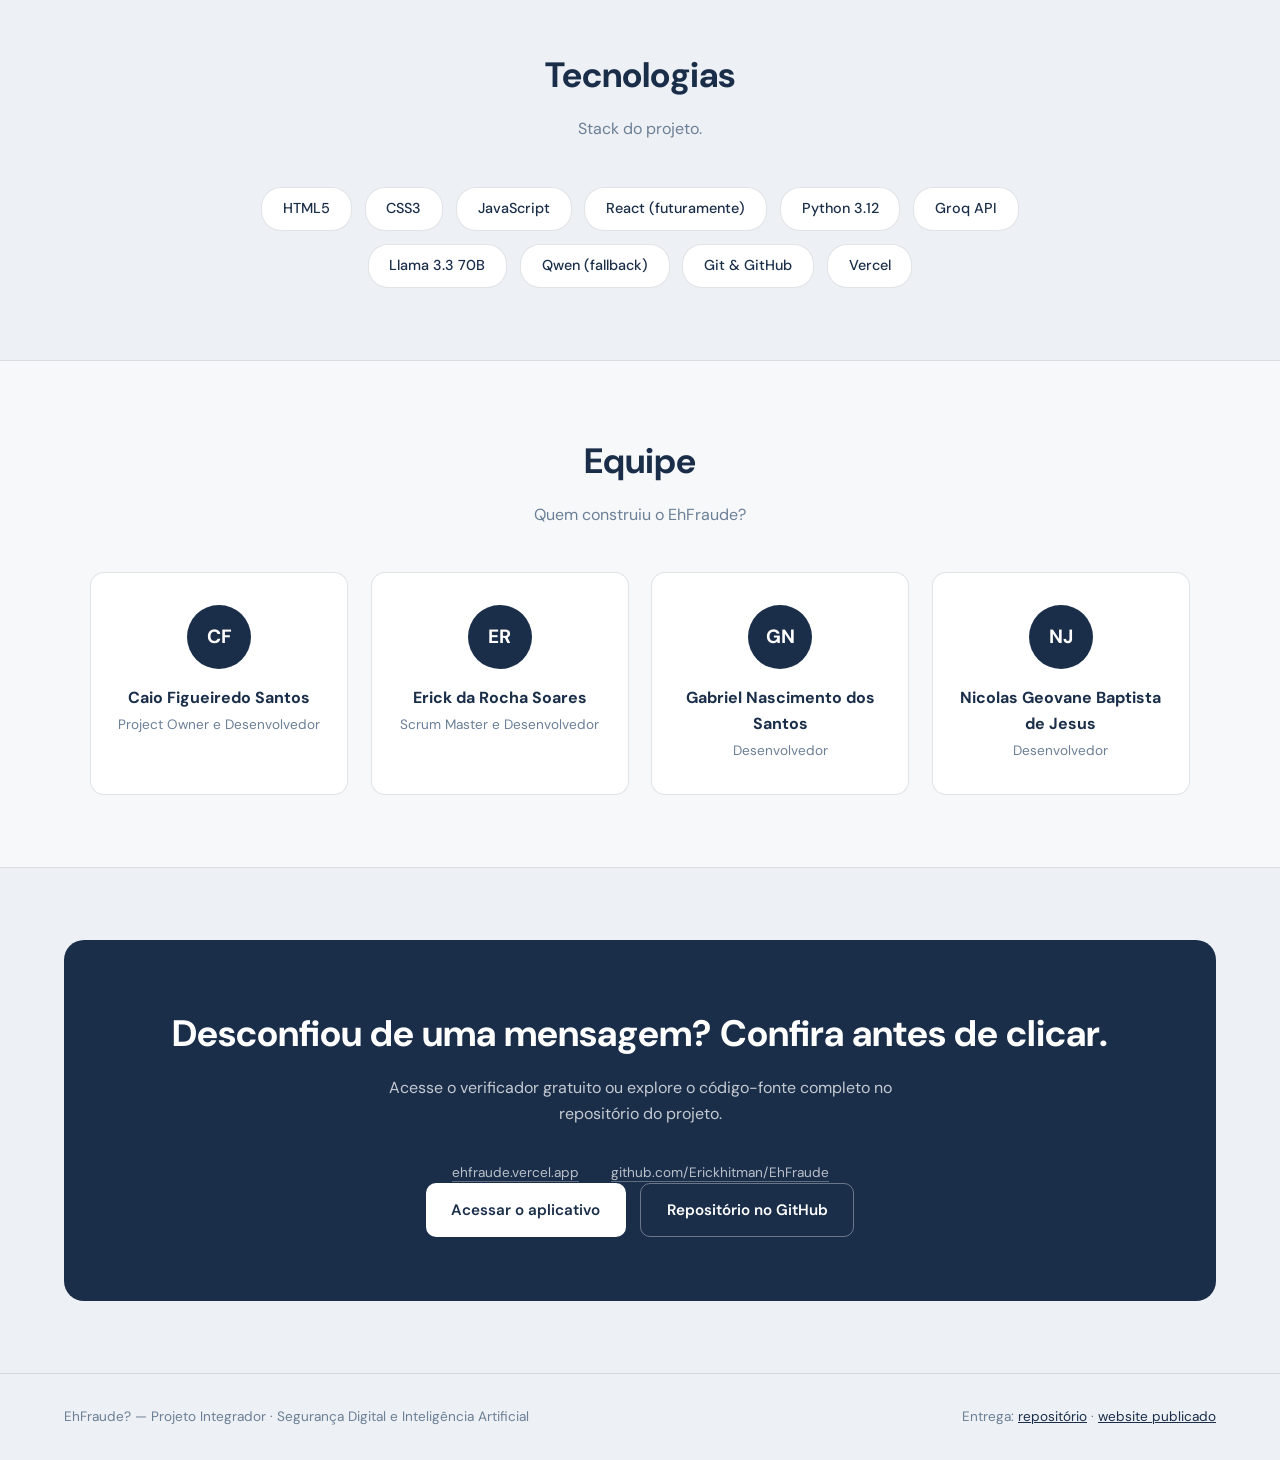
==== commit 3eea3e33: "Added animations to the landing page and fixed members list" ====
--- a/Landing Page/index.html
+++ b/Landing Page/index.html
@@ -254,13 +254,13 @@
           <p>Scrum Master e Desenvolvedor</p>
         </div>
         <div class="team-card">
+          <div class="avatar">GN</div>
+          <h3>Gabriel Nascimento dos Santos</h3>
+          <p>Desenvolvedor</p>
+        </div>
+        <div class="team-card">
           <div class="avatar">NJ</div>
           <h3>Nicolas Geovane Baptista de Jesus</h3>
-          <p>Desenvolvedor</p>
-        </div>
-        <div class="team-card">
-          <div class="avatar">GN</div>
-          <h3>Gabriel Nascimento dos Santos</h3>
           <p>Desenvolvedor</p>
         </div>
       </div>
@@ -295,6 +295,7 @@
       <a href="https://ehfraude.vercel.app/index.html">website publicado</a>
     </p>
   </footer>
+  <script src="script.js"></script>
 </body>
 
 </html>
--- a/Landing Page/style.css
+++ b/Landing Page/style.css
@@ -572,9 +572,9 @@
 
 .team-grid {
   display: grid;
-  grid-template-columns: repeat(3, 1fr);
+  grid-template-columns: repeat(4, 1fr);
   gap: 1.4rem;
-  max-width: 900px;
+  max-width: 1100px;
   margin: 0 auto;
 }
 
@@ -677,7 +677,8 @@
   }
 
   .about-grid,
-  .feat-grid {
+  .feat-grid,
+  .team-grid {
     grid-template-columns: repeat(2, 1fr);
   }
 }
@@ -715,3 +716,26 @@
     padding: 3rem 1.5rem;
   }
 }
+
+/* Animação de entrada: sobe e aparece aos poucos (uma única vez) */
+.js-reveal .reveal {
+  opacity: 0;
+  transform: translateY(40px);
+  transition:
+    opacity 0.8s ease-out,
+    transform 0.8s ease-out;
+  transition-delay: var(--delay, 0s);
+}
+
+.js-reveal .reveal.visivel {
+  opacity: 1;
+  transform: none;
+}
+
+@media (prefers-reduced-motion: reduce) {
+  .js-reveal .reveal {
+    opacity: 1;
+    transform: none;
+    transition: none;
+  }
+}
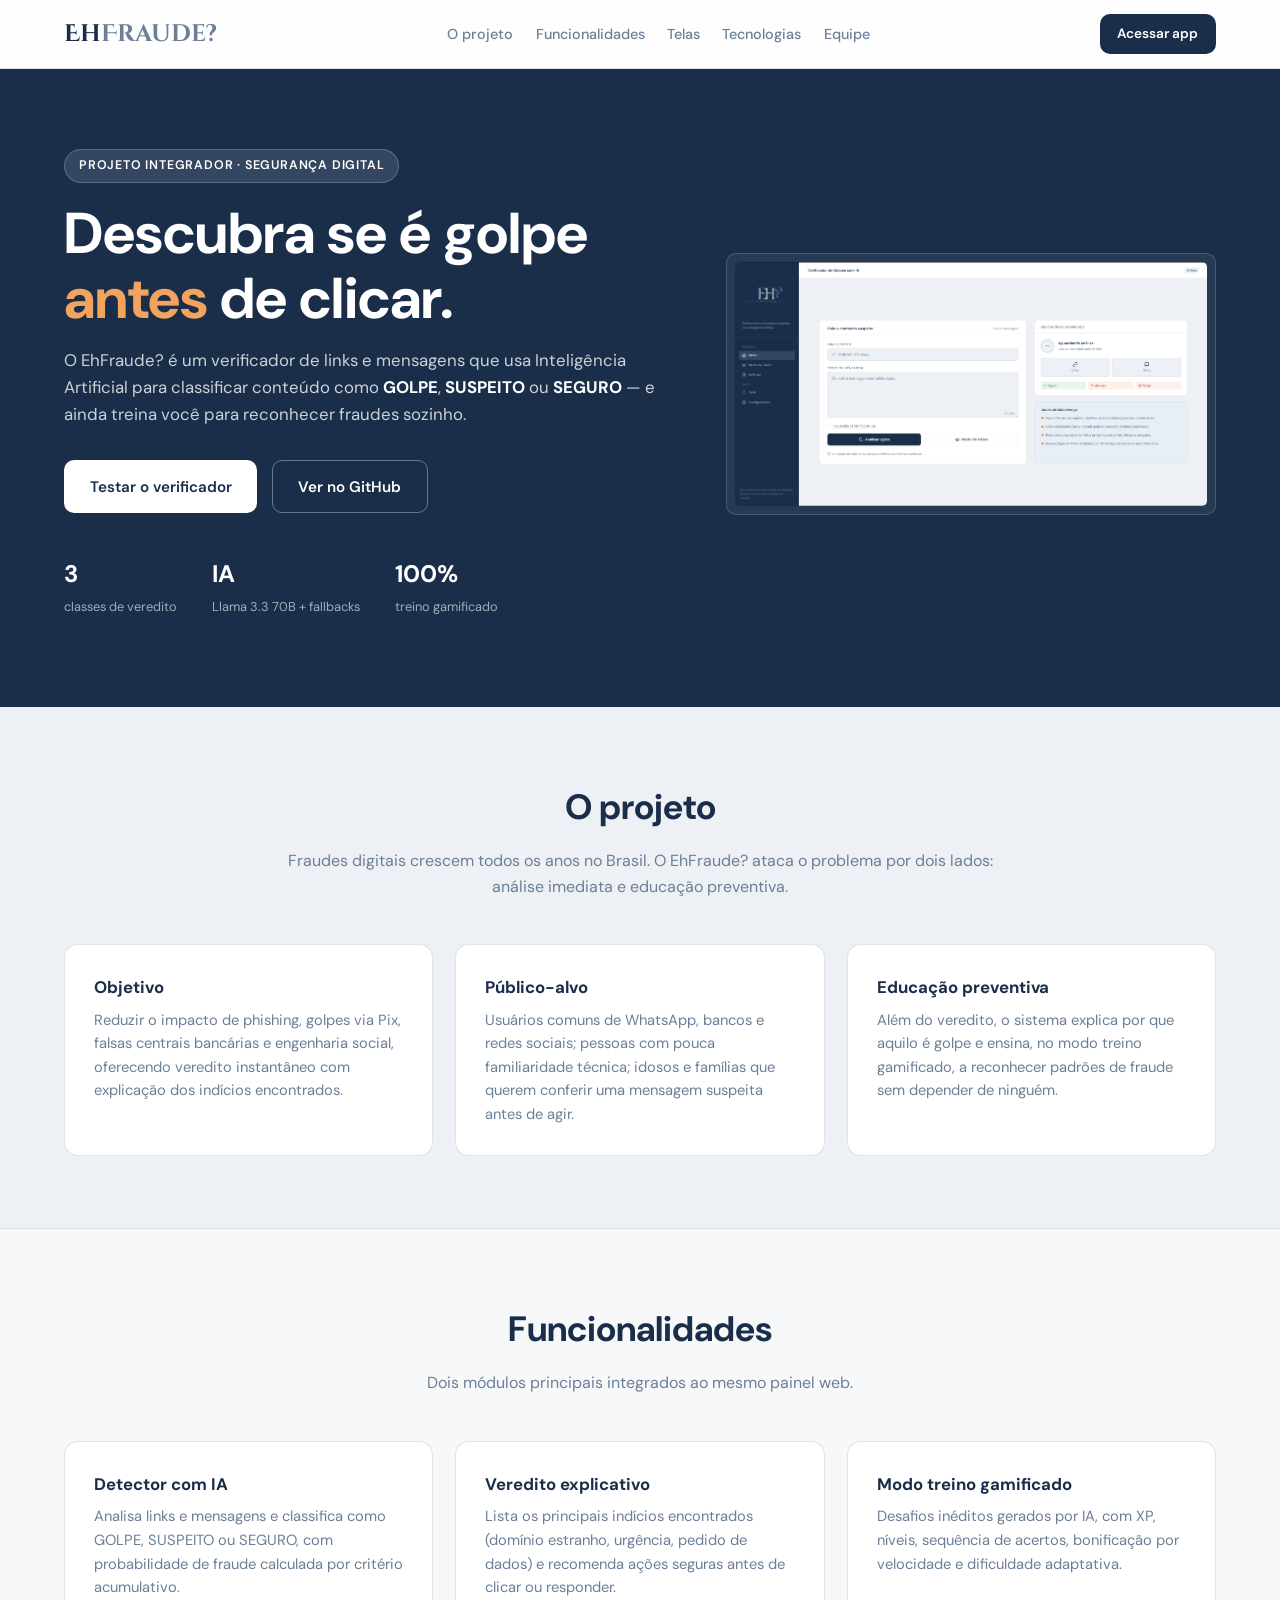
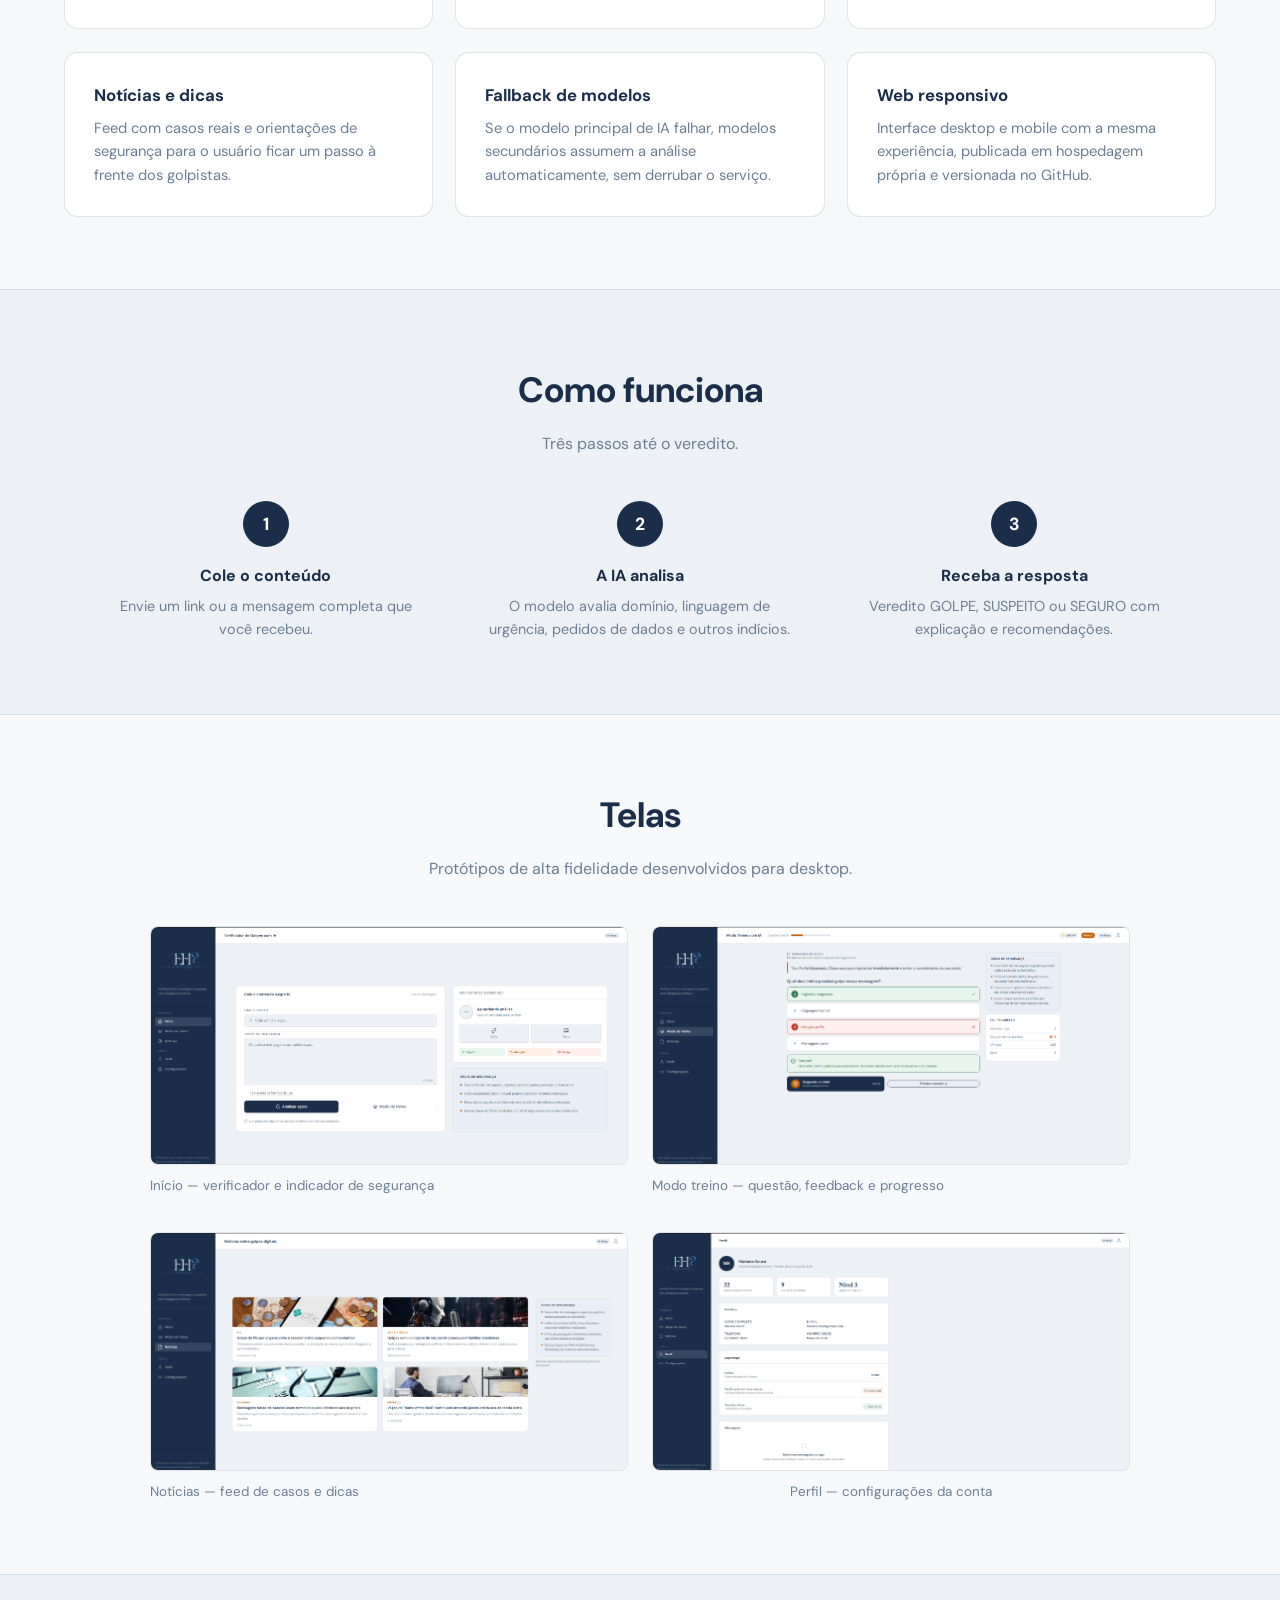
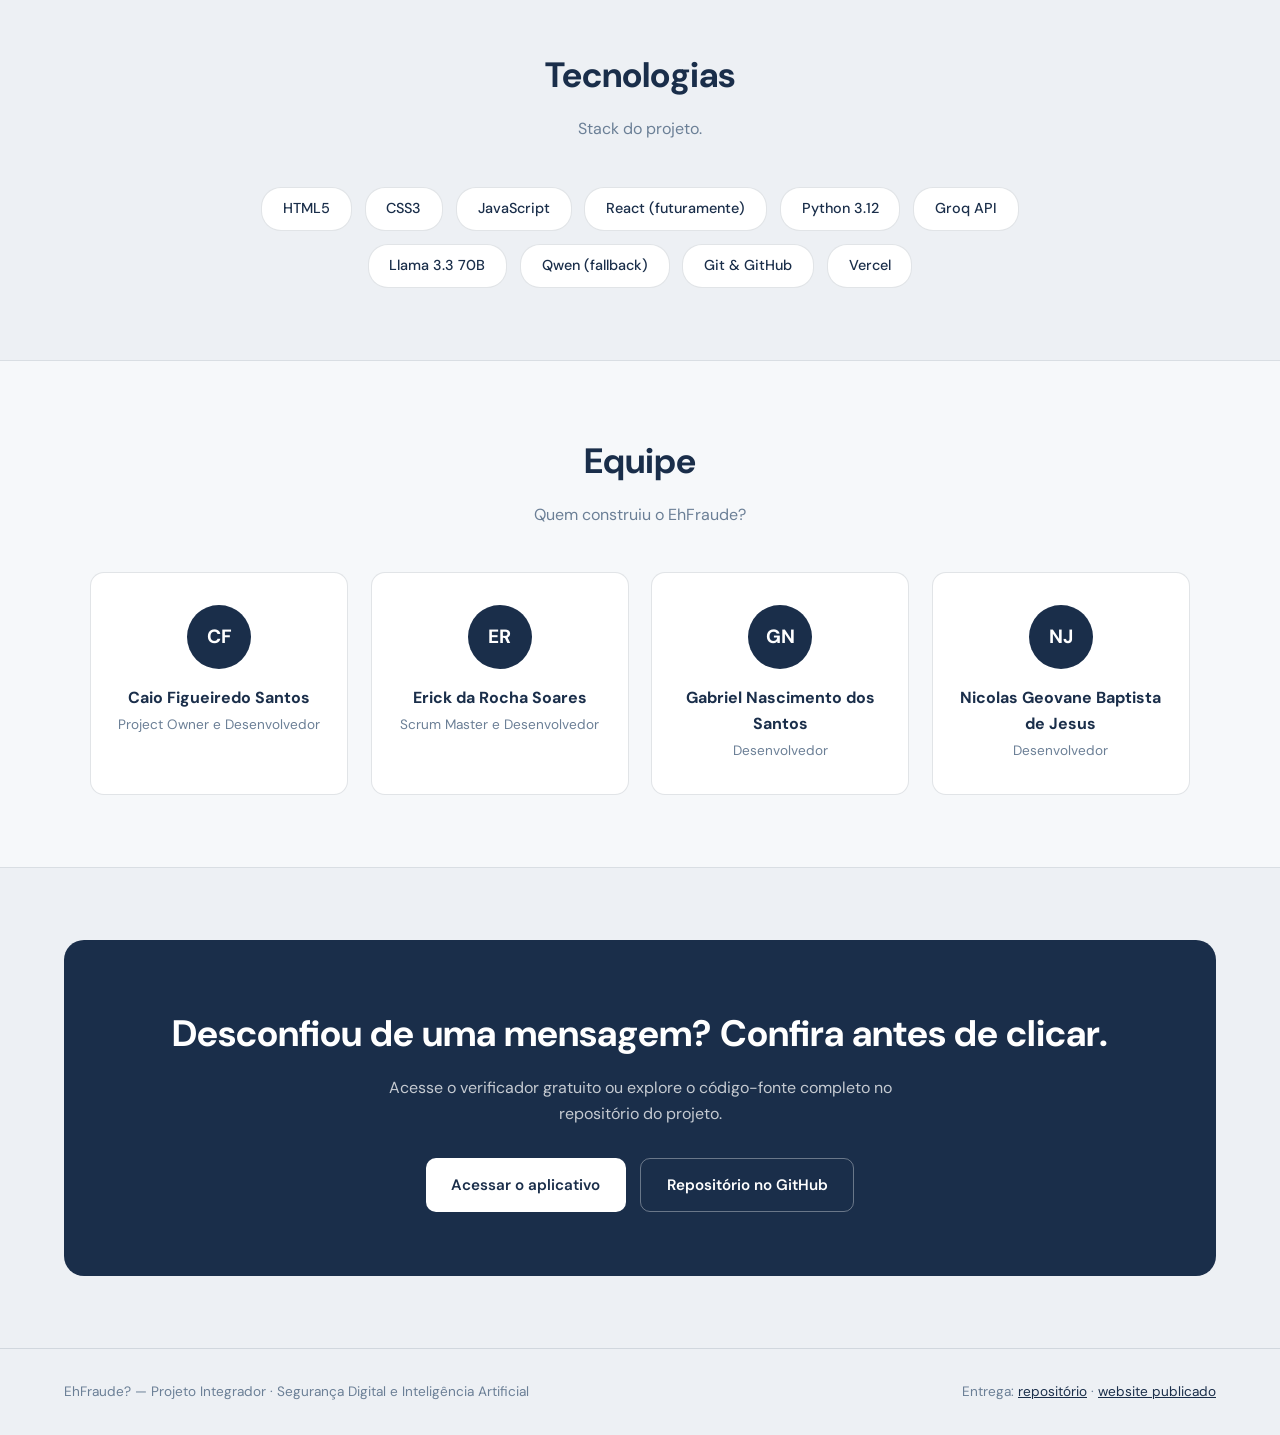
==== commit 52afbd57: "Added animations to the landing page and fixed members list" ====
--- a/Landing Page/index.html
+++ b/Landing Page/index.html
@@ -263,7 +263,7 @@
           <h3>Nicolas Geovane Baptista de Jesus</h3>
           <p>Desenvolvedor</p>
         </div>
-      </div>
+              </div>
     </section>
 
     <section class="cta-banner">
@@ -274,10 +274,6 @@
             Acesse o verificador gratuito ou explore o código-fonte completo no
             repositório do projeto.
           </p>
-          <ul class="cta-links">
-            <li><a href="https://ehfraude.vercel.app/index.html">ehfraude.vercel.app</a></li>
-            <li><a href="https://github.com/Erickhitman/EhFraude">github.com/Erickhitman/EhFraude</a></li>
-          </ul>
         </div>
         <div class="hero-actions cta-actions">
           <a href="https://ehfraude.vercel.app/index.html" class="btn btn-light">Acessar o aplicativo</a>
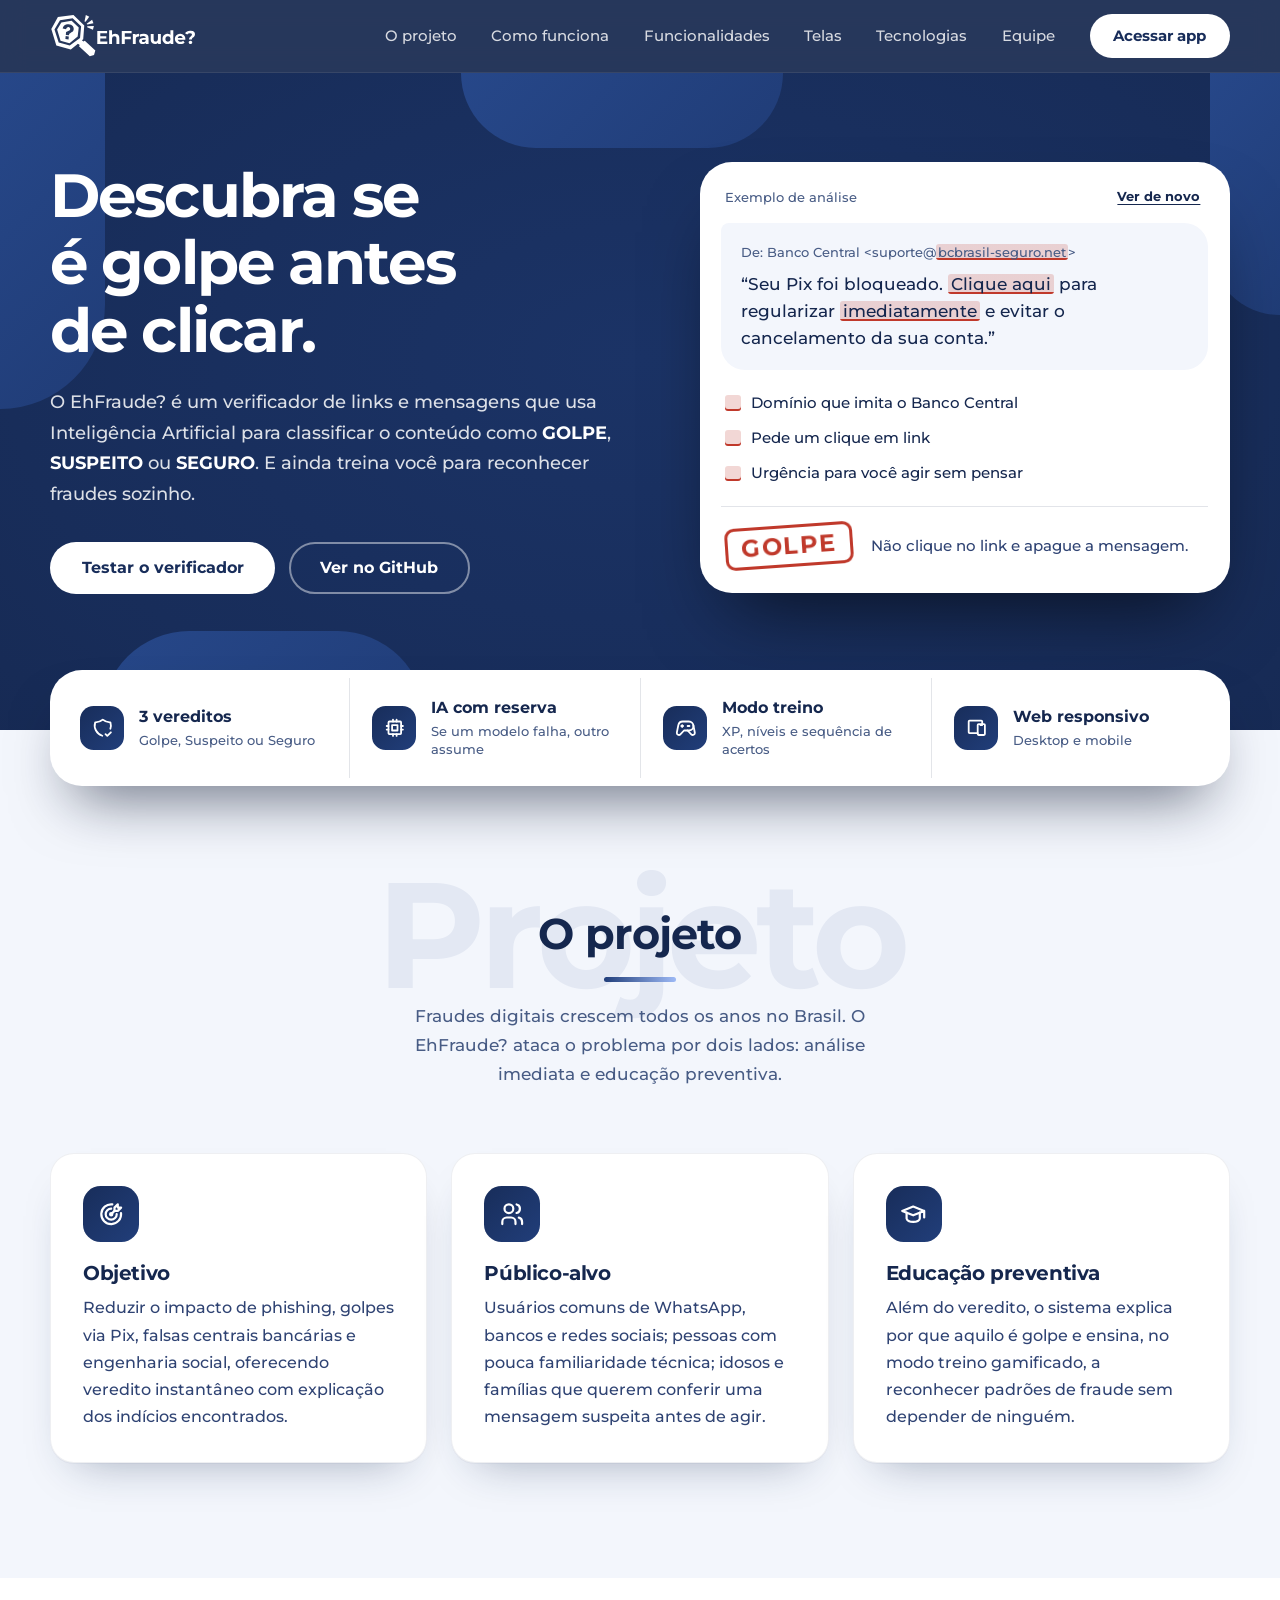
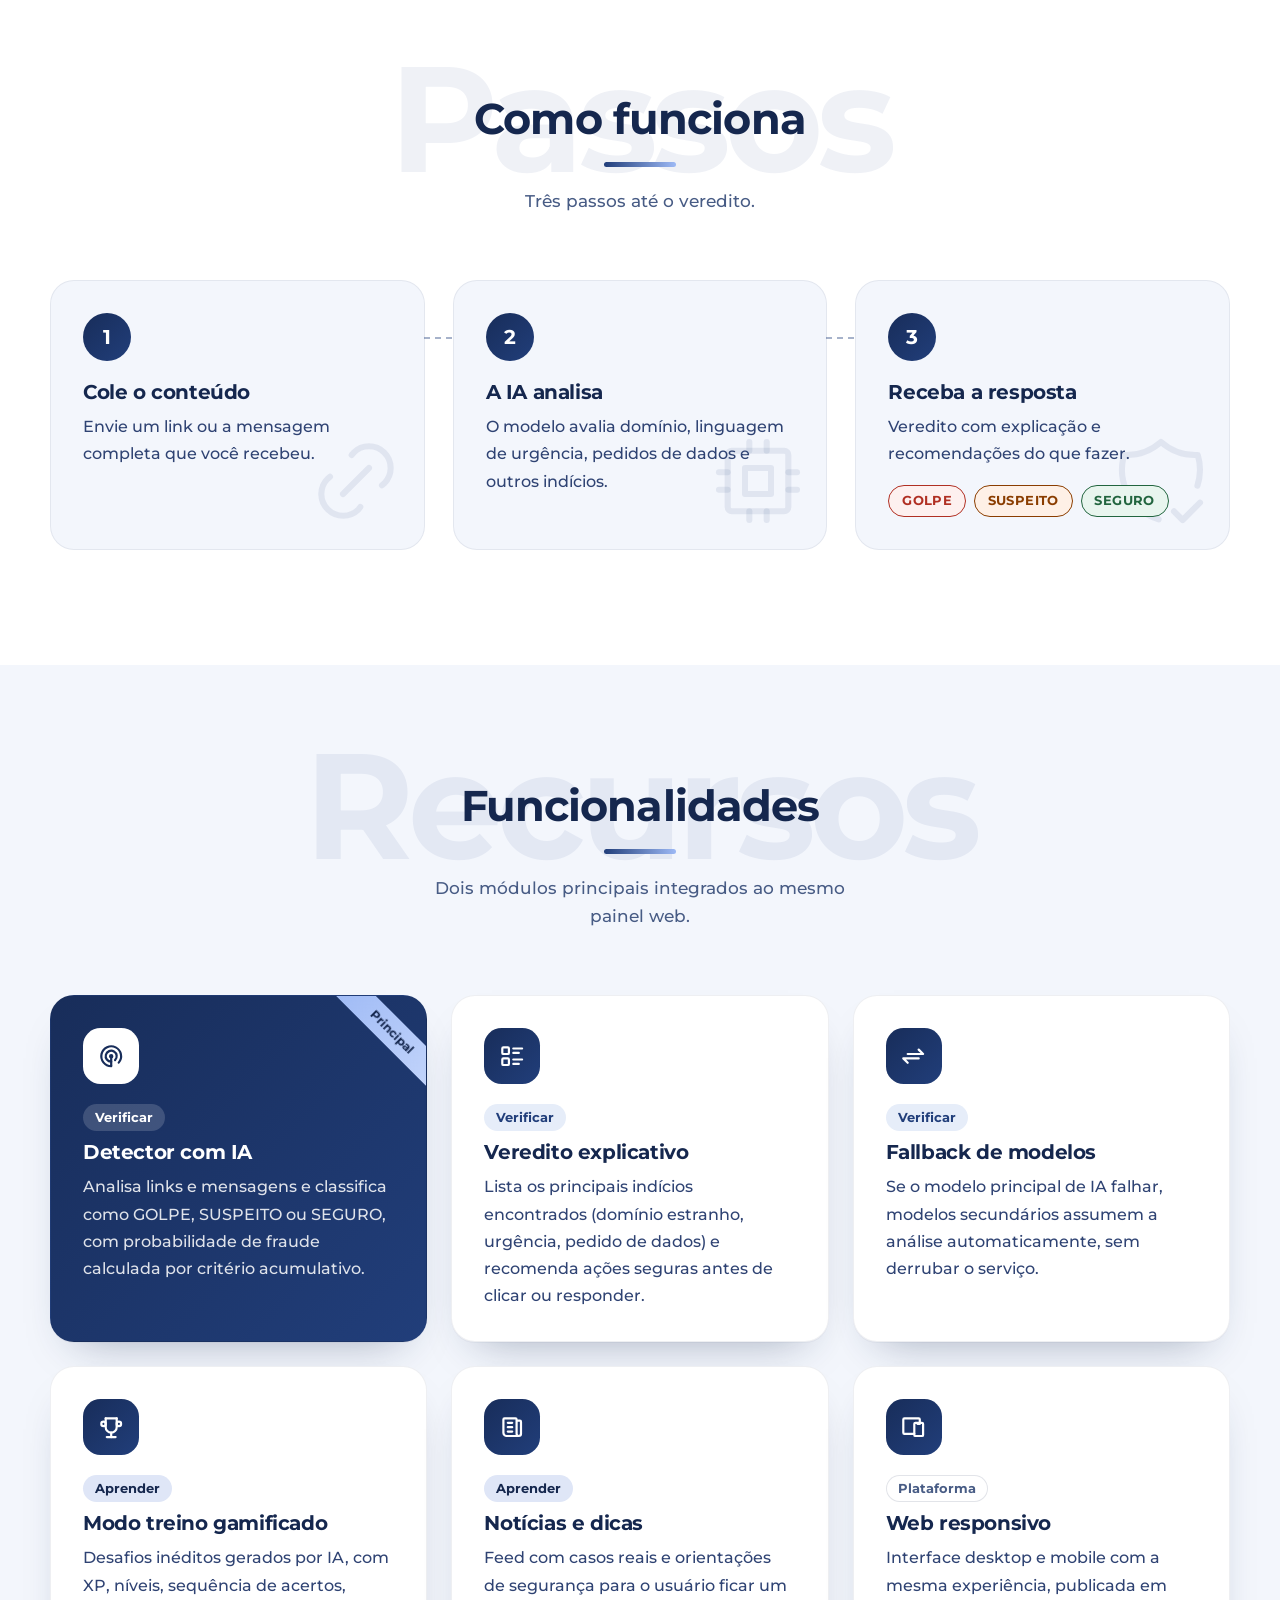
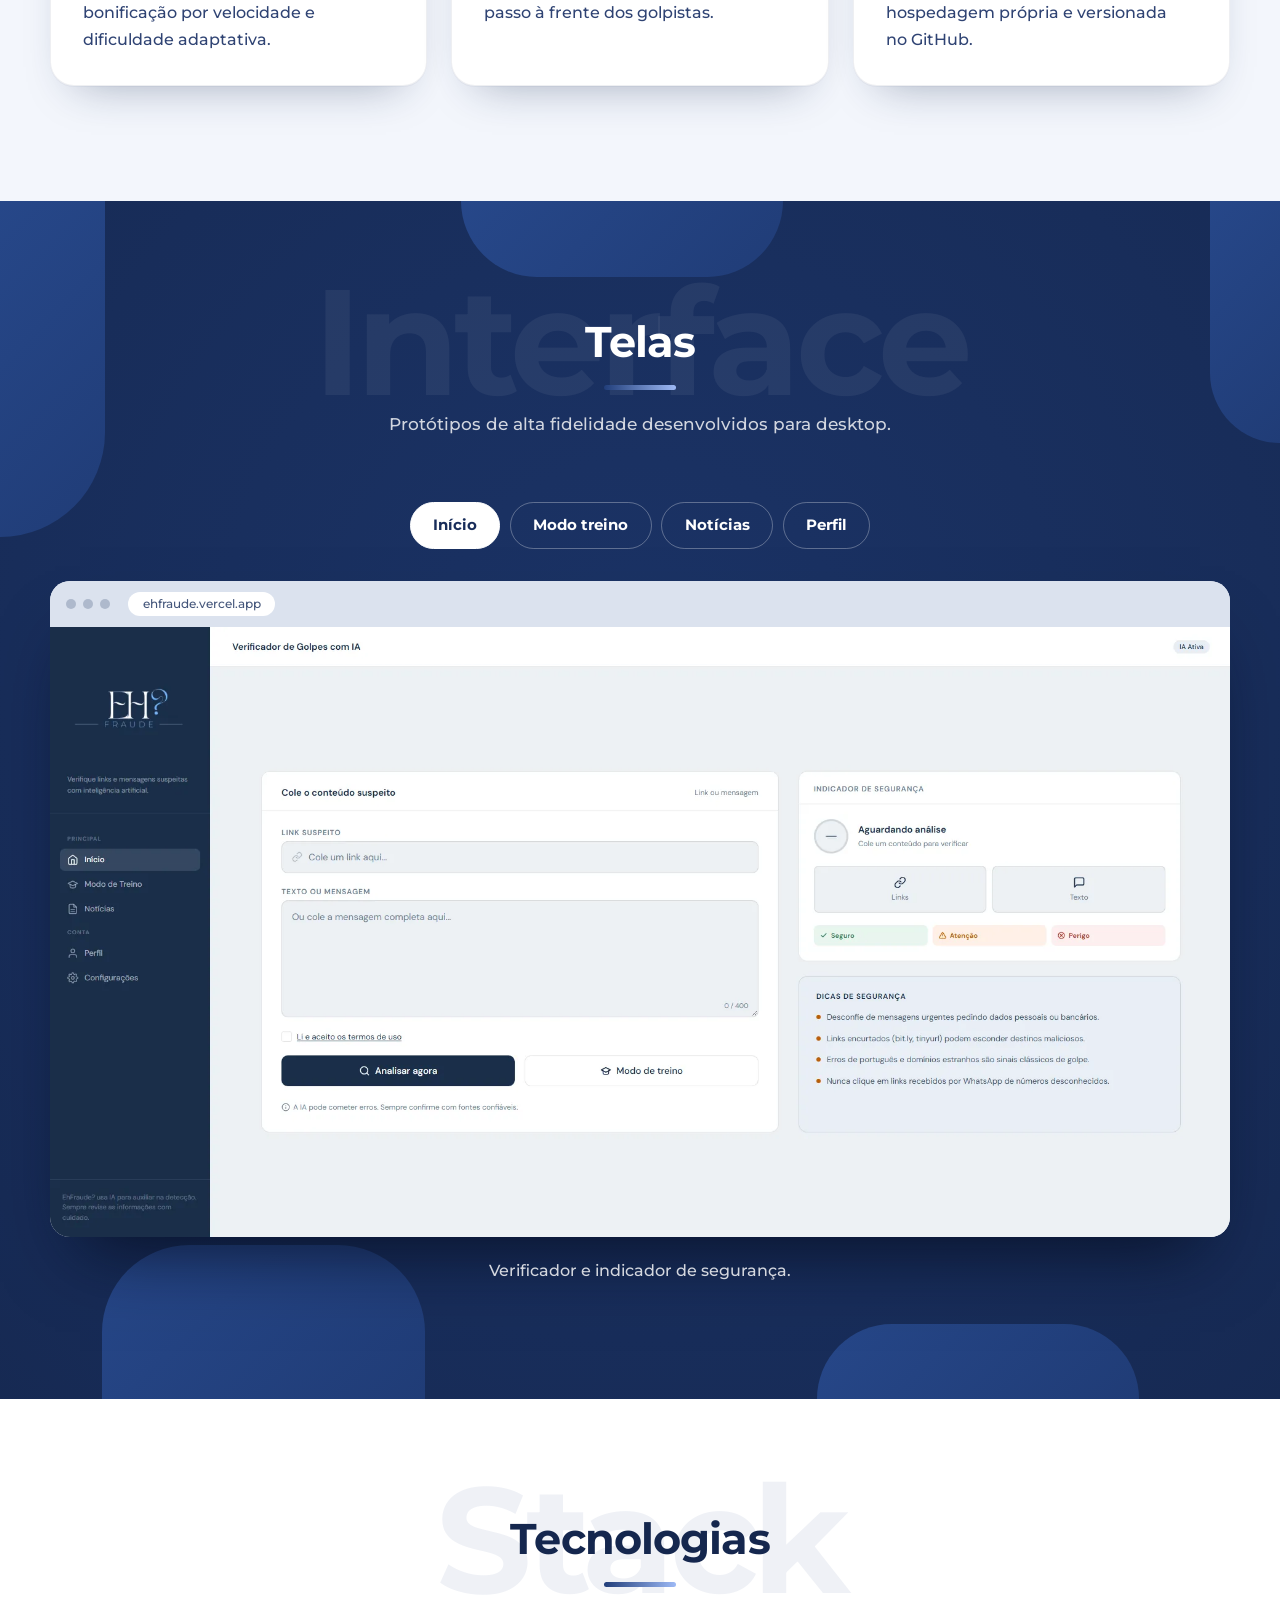
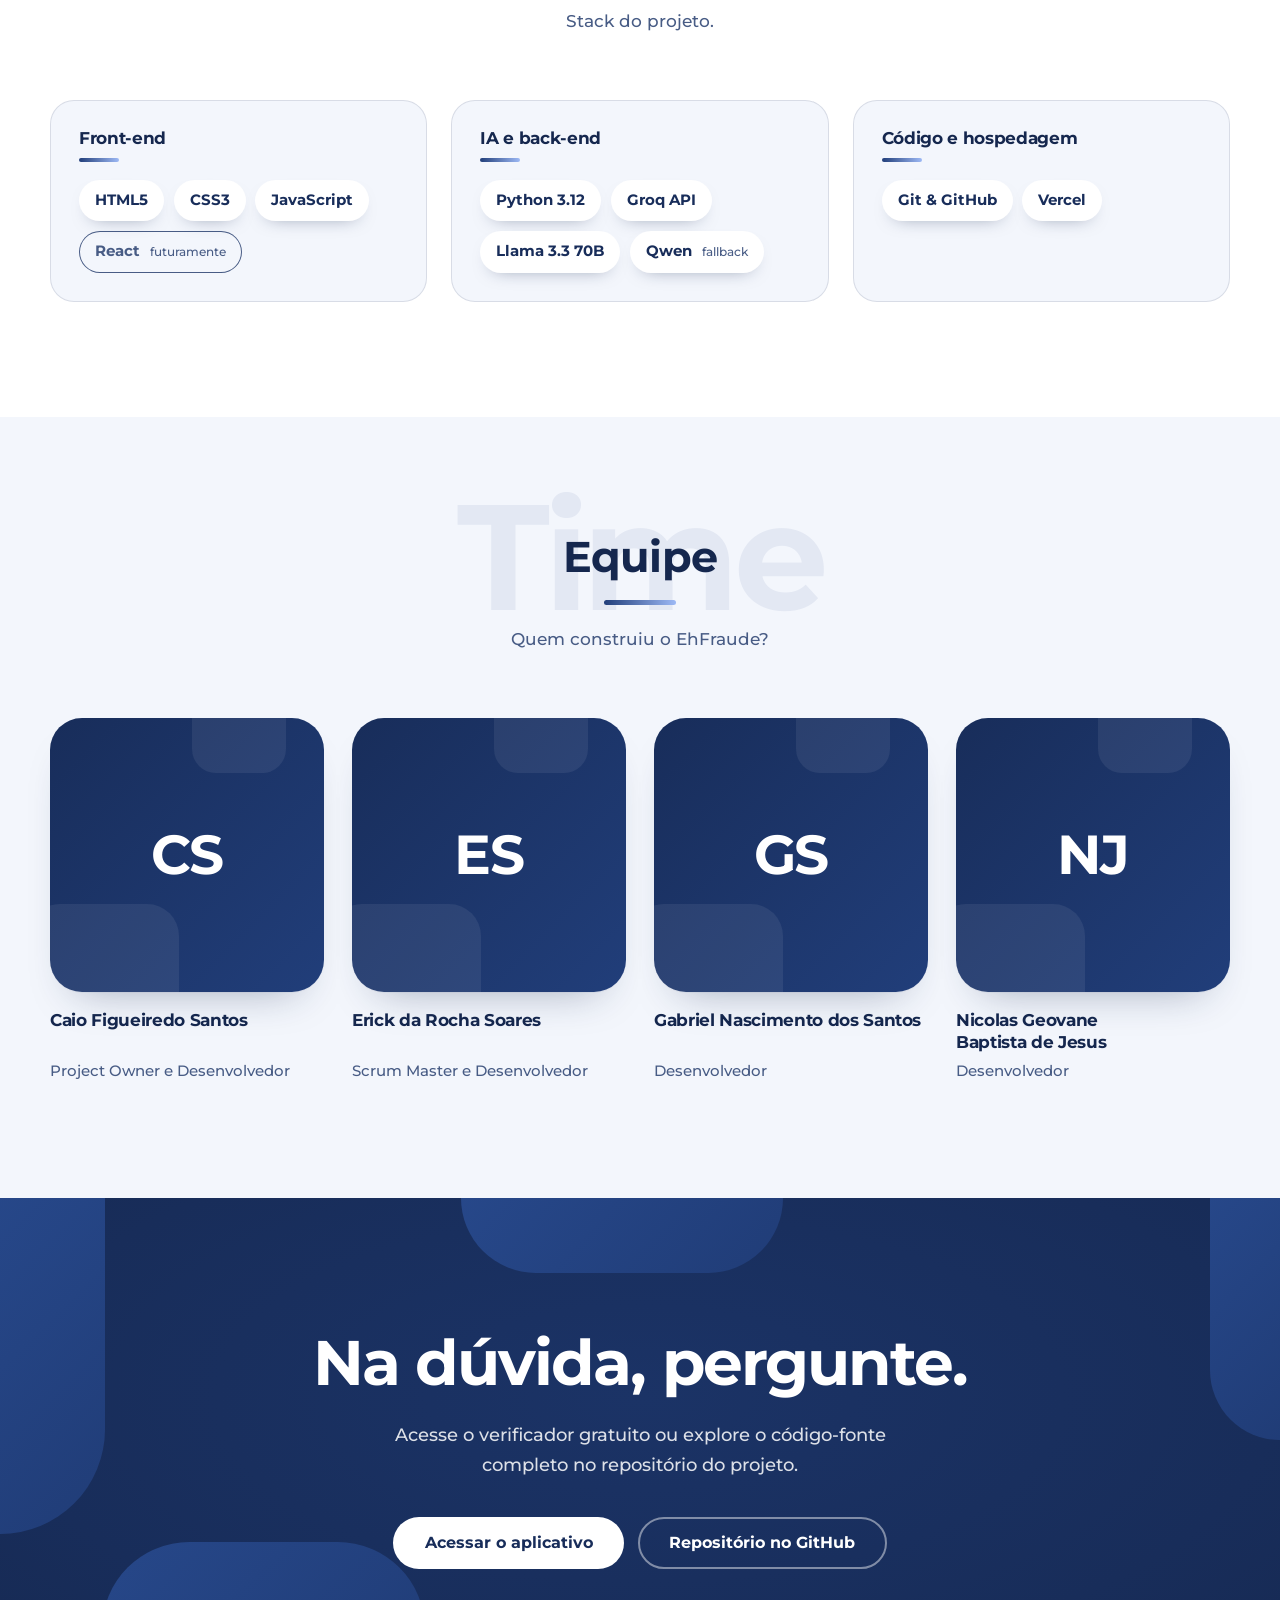
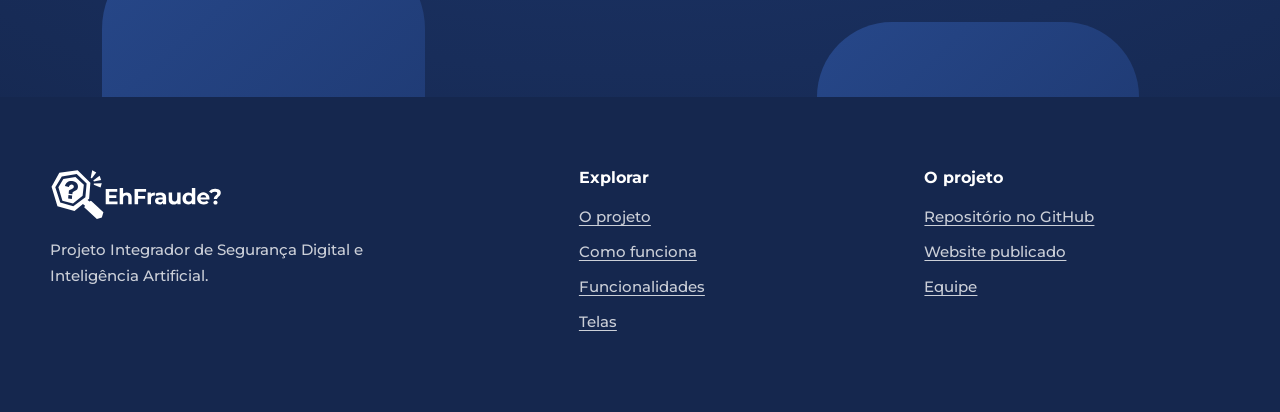
==== commit 90ee966a: "Repaginação da Laanding Page" ====
--- a/Landing Page/index.html
+++ b/Landing Page/index.html
@@ -1,297 +1,531 @@
-<!DOCTYPE html>
-<html lang="pt-BR">
-
-<head>
-  <meta charset="UTF-8">
-  <meta name="viewport" content="width=device-width, initial-scale=1.0">
-  <meta name="description" content="EhFraude? — verificador de golpes com IA e treino gamificado. Projeto Integrador de Segurança Digital.">
-
-  <title>EhFraude? — Projeto Integrador</title>
-
-  <link rel="preconnect" href="https://fonts.googleapis.com">
-  <link rel="preconnect" href="https://fonts.gstatic.com" crossorigin>
-  <link href="https://fonts.googleapis.com/css2?family=DM+Sans:wght@400;500;600;700&display=swap" rel="stylesheet">
-
-  <link rel="stylesheet" href="style.css">
-</head>
-
-<body>
-  <header class="landing-nav">
-    <a class="brand" href="#topo">
-      <p>Eh<span>Fraude?</span></p>
-    </a>
-
-    <nav class="nav-links">
-      <a href="#projeto">O projeto</a>
-      <a href="#funcionalidades">Funcionalidades</a>
-      <a href="#telas">Telas</a>
-      <a href="#tecnologias">Tecnologias</a>
-      <a href="#equipe">Equipe</a>
-    </nav>
-
-    <a class="nav-cta" href="https://ehfraude.vercel.app/index.html">Acessar app</a>
-  </header>
-
-  <main id="topo">
-    <section class="hero">
-      <div class="hero-text">
-        <span class="hero-badge">Projeto Integrador · Segurança Digital</span>
-
-        <h1>Descubra se é golpe <em>antes</em> de clicar.</h1>
-
-        <p class="hero-sub">
-          O EhFraude? é um verificador de links e mensagens que usa Inteligência
-          Artificial para classificar conteúdo como <strong>GOLPE</strong>,
-          <strong>SUSPEITO</strong> ou <strong>SEGURO</strong> — e ainda treina
-          você para reconhecer fraudes sozinho.
-        </p>
-
-        <div class="hero-actions">
-          <a class="btn btn-light" href="https://ehfraude.vercel.app/index.html">Testar o verificador</a>
-          <a class="btn btn-ghost" href="https://github.com/Erickhitman/EhFraude">Ver no GitHub</a>
-        </div>
-
-        <ul class="hero-stats">
-          <li>
-            <strong>3</strong>
-            <span>classes de veredito</span>
-          </li>
-          <li>
-            <strong>IA</strong>
-            <span>Llama 3.3 70B + fallbacks</span>
-          </li>
-          <li>
-            <strong>100%</strong>
-            <span>treino gamificado</span>
-          </li>
-        </ul>
-      </div>
-
-      <figure class="hero-shot">
-        <img src="Imagens/Tela_inicial.png" alt="Tela inicial do EhFraude? com a área de análise e o indicador de segurança" width="1200" height="820" fetchpriority="high" />
-      </figure>
-    </section>
-
-    <section class="section" id="projeto">
-      <div class="section-head">
-        <h2>O projeto</h2>
-        <p>
-          Fraudes digitais crescem todos os anos no Brasil. O EhFraude? ataca o
-          problema por dois lados: análise imediata e educação preventiva.
-        </p>
-      </div>
-      <div class="about-grid">
-        <div class="about-card">
-          <h3>Objetivo</h3>
-          <p>
-            Reduzir o impacto de phishing, golpes via Pix, falsas centrais
-            bancárias e engenharia social, oferecendo veredito instantâneo com
-            explicação dos indícios encontrados.
-          </p>
-        </div>
-        <div class="about-card">
-          <h3>Público-alvo</h3>
-          <p>
-            Usuários comuns de WhatsApp, bancos e redes sociais; pessoas com
-            pouca familiaridade técnica; idosos e famílias que querem conferir
-            uma mensagem suspeita antes de agir.
-          </p>
-        </div>
-        <div class="about-card">
-          <h3>Educação preventiva</h3>
-          <p>
-            Além do veredito, o sistema explica por que aquilo é golpe e ensina,
-            no modo treino gamificado, a reconhecer padrões de fraude sem
-            depender de ninguém.
-          </p>
-        </div>
-      </div>
-    </section>
-
-    <section class="section alt" id="funcionalidades">
-      <div class="section-head">
-        <h2>Funcionalidades</h2>
-        <p>Dois módulos principais integrados ao mesmo painel web.</p>
-      </div>
-      <div class="feat-grid">
-        <div class="feat-card">
-          <h3>Detector com IA</h3>
-          <p>
-            Analisa links e mensagens e classifica como GOLPE, SUSPEITO ou
-            SEGURO, com probabilidade de fraude calculada por critério
-            acumulativo.
-          </p>
-        </div>
-        <div class="feat-card">
-          <h3>Veredito explicativo</h3>
-          <p>
-            Lista os principais indícios encontrados (domínio estranho, urgência,
-            pedido de dados) e recomenda ações seguras antes de clicar ou
-            responder.
-          </p>
-        </div>
-        <div class="feat-card">
-          <h3>Modo treino gamificado</h3>
-          <p>
-            Desafios inéditos gerados por IA, com XP, níveis, sequência de
-            acertos, bonificação por velocidade e dificuldade adaptativa.
-          </p>
-        </div>
-        <div class="feat-card">
-          <h3>Notícias e dicas</h3>
-          <p>
-            Feed com casos reais e orientações de segurança para o usuário ficar
-            um passo à frente dos golpistas.
-          </p>
-        </div>
-        <div class="feat-card">
-          <h3>Fallback de modelos</h3>
-          <p>
-            Se o modelo principal de IA falhar, modelos secundários assumem a
-            análise automaticamente, sem derrubar o serviço.
-          </p>
-        </div>
-        <div class="feat-card">
-          <h3>Web responsivo</h3>
-          <p>
-            Interface desktop e mobile com a mesma experiência, publicada em
-            hospedagem própria e versionada no GitHub.
-          </p>
-        </div>
-      </div>
-    </section>
-
-    <section class="section" id="como-funciona">
-      <div class="section-head">
-        <h2>Como funciona</h2>
-        <p>Três passos até o veredito.</p>
-      </div>
-      <div class="steps">
-        <div class="step">
-          <span class="step-num">1</span>
-          <h3>Cole o conteúdo</h3>
-          <p>Envie um link ou a mensagem completa que você recebeu.</p>
-        </div>
-        <div class="step">
-          <span class="step-num">2</span>
-          <h3>A IA analisa</h3>
-          <p>O modelo avalia domínio, linguagem de urgência, pedidos de dados e outros indícios.</p>
-        </div>
-        <div class="step">
-          <span class="step-num">3</span>
-          <h3>Receba a resposta</h3>
-          <p>Veredito GOLPE, SUSPEITO ou SEGURO com explicação e recomendações.</p>
-        </div>
-      </div>
-    </section>
-
-    <section class="section alt" id="telas">
-      <div class="section-head">
-        <h2>Telas</h2>
-        <p>Protótipos de alta fidelidade desenvolvidos para desktop.</p>
-      </div>
-      <div class="screens-grid">
-        <div class="screen">
-          <div class="screen-mock">
-            <img src="Imagens/Tela_inicial.png" alt="Tela inicial: campo para colar link ou mensagem e indicador de segurança">
-          </div>
-          <p>Início — verificador e indicador de segurança</p>
-        </div>
-        <div class="screen">
-          <div class="screen-mock">
-            <img src="Imagens/Tela_treino.png" alt="Modo treino: mensagem suspeita, alternativas de resposta e feedback">
-          </div>
-          <p>Modo treino — questão, feedback e progresso</p>
-        </div>
-        <div class="screen">
-          <div class="screen-mock">
-            <img src="Imagens/Tela_noticias.png" alt="Feed de notícias e dicas de segurança">
-          </div>
-          <p>Notícias — feed de casos e dicas</p>
-        </div>
-        <div class="screen">
-          <div class="screen-mock">
-            <img src="Imagens/Tela_perfil.png" alt="Feed de notícias e dicas de segurança">
-          </div>
-          <p>Perfil — configurações da conta</p>
-        </div>
-      </div>
-    </section>
-
-    <section class="section" id="tecnologias">
-      <div class="section-head">
-        <h2>Tecnologias</h2>
-        <p>Stack do projeto.</p>
-      </div>
-      <ul class="tech-list">
-        <li>HTML5</li>
-        <li>CSS3</li>
-        <li>JavaScript</li>
-        <li>React (futuramente)</li>
-        <li>Python 3.12</li>
-        <li>Groq API</li>
-        <li>Llama 3.3 70B</li>
-        <li>Qwen (fallback)</li>
-        <li>Git &amp; GitHub</li>
-        <li>Vercel</li>
-      </ul>
-    </section>
-
-    <section class="section alt" id="equipe">
-      <div class="section-head">
-        <h2>Equipe</h2>
-        <p>Quem construiu o EhFraude?</p>
-      </div>
-      <div class="team-grid">
-        <div class="team-card">
-          <div class="avatar">CF</div>
-          <h3>Caio Figueiredo Santos</h3>
-          <p>Project Owner e Desenvolvedor</p>
-        </div>
-        <div class="team-card">
-          <div class="avatar">ER</div>
-          <h3>Erick da Rocha Soares</h3>
-          <p>Scrum Master e Desenvolvedor</p>
-        </div>
-        <div class="team-card">
-          <div class="avatar">GN</div>
-          <h3>Gabriel Nascimento dos Santos</h3>
-          <p>Desenvolvedor</p>
-        </div>
-        <div class="team-card">
-          <div class="avatar">NJ</div>
-          <h3>Nicolas Geovane Baptista de Jesus</h3>
-          <p>Desenvolvedor</p>
-        </div>
-              </div>
-    </section>
-
-    <section class="cta-banner">
-      <div class="cta-inner">
-        <div class="cta-text">
-          <h2>Desconfiou de uma mensagem? Confira antes de clicar.</h2>
-          <p>
-            Acesse o verificador gratuito ou explore o código-fonte completo no
-            repositório do projeto.
-          </p>
-        </div>
-        <div class="hero-actions cta-actions">
-          <a href="https://ehfraude.vercel.app/index.html" class="btn btn-light">Acessar o aplicativo</a>
-          <a href="https://github.com/Erickhitman/EhFraude" class="btn btn-ghost">Repositório no GitHub</a>
-        </div>
-      </div>
-    </section>
-  </main>
-
-  <footer class="landing-footer">
-    <p>EhFraude? — Projeto Integrador · Segurança Digital e Inteligência Artificial</p>
-    <p>
-      Entrega:
-      <a href="https://github.com/Erickhitman/EhFraude">repositório</a> ·
-      <a href="https://ehfraude.vercel.app/index.html">website publicado</a>
-    </p>
-  </footer>
-  <script src="script.js"></script>
-</body>
-
-</html>
+<!DOCTYPE html>
+<html lang="pt-BR">
+
+<head>
+  <meta charset="UTF-8">
+  <meta name="viewport" content="width=device-width, initial-scale=1.0">
+
+  <title>EhFraude? Descubra se é golpe antes de clicar</title>
+  <meta name="description" content="EhFraude?: verificador de golpes com IA e treino gamificado. Na dúvida, pergunte. Projeto Integrador de Segurança Digital.">
+  <meta name="theme-color" content="#182d5a">
+
+  <meta property="og:type" content="website">
+  <meta property="og:locale" content="pt_BR">
+  <meta property="og:title" content="EhFraude? Na dúvida, pergunte">
+  <meta property="og:description" content="Verificador de links e mensagens com IA, que também treina você a reconhecer fraudes.">
+  <!-- Ao publicar, troque pelo endereço completo da imagem para o link ter prévia no WhatsApp e LinkedIn:
+  <meta property="og:image" content="https://SEU-DOMINIO/Imagens/og-ehfraude.jpg"> -->
+
+  <link rel="icon" href="favicon.svg" type="image/svg+xml">
+  <link rel="icon" href="favicon.png" type="image/png" sizes="64x64">
+  <link rel="apple-touch-icon" href="apple-touch-icon.png">
+
+  <link rel="preload" href="fonts/montserrat-bold-latin.woff2" as="font" type="font/woff2" crossorigin>
+  <link rel="preload" href="fonts/montserrat-medium-latin.woff2" as="font" type="font/woff2" crossorigin>
+  <link rel="stylesheet" href="style.css">
+
+  <script>document.documentElement.classList.add("js");</script>
+</head>
+
+<body id="topo">
+  <a class="skip-link" href="#hero-titulo">Pular para o conteúdo</a>
+  <svg xmlns="http://www.w3.org/2000/svg" width="0" height="0" style="position:absolute" aria-hidden="true" focusable="false">
+<symbol id="i-arrows-exchange" viewBox="0 0 24 24"><path d="M7 10h14l-4 -4" />
+  <path d="M17 14h-14l4 4" /></symbol>
+<symbol id="i-cpu" viewBox="0 0 24 24"><path d="M5 6a1 1 0 0 1 1 -1h12a1 1 0 0 1 1 1v12a1 1 0 0 1 -1 1h-12a1 1 0 0 1 -1 -1l0 -12" />
+  <path d="M9 9h6v6h-6l0 -6" />
+  <path d="M3 10h2" />
+  <path d="M3 14h2" />
+  <path d="M10 3v2" />
+  <path d="M14 3v2" />
+  <path d="M21 10h-2" />
+  <path d="M21 14h-2" />
+  <path d="M14 21v-2" />
+  <path d="M10 21v-2" /></symbol>
+<symbol id="i-device-gamepad-2" viewBox="0 0 24 24"><path d="M12 5h3.5a5 5 0 0 1 0 10h-5.5l-4.015 4.227a2.3 2.3 0 0 1 -3.923 -2.035l1.634 -8.173a5 5 0 0 1 4.904 -4.019h3.4" />
+  <path d="M14 15l4.07 4.284a2.3 2.3 0 0 0 3.925 -2.023l-1.6 -8.232" />
+  <path d="M8 9v2" />
+  <path d="M7 10h2" />
+  <path d="M14 10h2" /></symbol>
+<symbol id="i-devices" viewBox="0 0 24 24"><path d="M13 9a1 1 0 0 1 1 -1h6a1 1 0 0 1 1 1v10a1 1 0 0 1 -1 1h-6a1 1 0 0 1 -1 -1v-10" />
+  <path d="M18 8v-3a1 1 0 0 0 -1 -1h-13a1 1 0 0 0 -1 1v12a1 1 0 0 0 1 1h9" />
+  <path d="M16 9h2" /></symbol>
+<symbol id="i-link" viewBox="0 0 24 24"><path d="M9 15l6 -6" />
+  <path d="M11 6l.463 -.536a5 5 0 0 1 7.071 7.072l-.534 .464" />
+  <path d="M13 18l-.397 .534a5.068 5.068 0 0 1 -7.127 0a4.972 4.972 0 0 1 0 -7.071l.524 -.463" /></symbol>
+<symbol id="i-list-details" viewBox="0 0 24 24"><path d="M13 5h8" />
+  <path d="M13 9h5" />
+  <path d="M13 15h8" />
+  <path d="M13 19h5" />
+  <path d="M3 5a1 1 0 0 1 1 -1h4a1 1 0 0 1 1 1v4a1 1 0 0 1 -1 1h-4a1 1 0 0 1 -1 -1l0 -4" />
+  <path d="M3 15a1 1 0 0 1 1 -1h4a1 1 0 0 1 1 1v4a1 1 0 0 1 -1 1h-4a1 1 0 0 1 -1 -1l0 -4" /></symbol>
+<symbol id="i-news" viewBox="0 0 24 24"><path d="M16 6h3a1 1 0 0 1 1 1v11a2 2 0 0 1 -4 0v-13a1 1 0 0 0 -1 -1h-10a1 1 0 0 0 -1 1v12a3 3 0 0 0 3 3h11" />
+  <path d="M8 8l4 0" />
+  <path d="M8 12l4 0" />
+  <path d="M8 16l4 0" /></symbol>
+<symbol id="i-radar-2" viewBox="0 0 24 24"><path d="M11 12a1 1 0 1 0 2 0a1 1 0 1 0 -2 0" />
+  <path d="M15.51 15.56a5 5 0 1 0 -3.51 1.44" />
+  <path d="M18.832 17.86a9 9 0 1 0 -6.832 3.14" />
+  <path d="M12 12v9" /></symbol>
+<symbol id="i-school" viewBox="0 0 24 24"><path d="M22 9l-10 -4l-10 4l10 4l10 -4v6" />
+  <path d="M6 10.6v5.4a6 3 0 0 0 12 0v-5.4" /></symbol>
+<symbol id="i-shield-check" viewBox="0 0 24 24"><path d="M11.46 20.846a12 12 0 0 1 -7.96 -14.846a12 12 0 0 0 8.5 -3a12 12 0 0 0 8.5 3a12 12 0 0 1 -.09 7.06" />
+  <path d="M15 19l2 2l4 -4" /></symbol>
+<symbol id="i-target-arrow" viewBox="0 0 24 24"><path d="M11 12a1 1 0 1 0 2 0a1 1 0 1 0 -2 0" />
+  <path d="M12 7a5 5 0 1 0 5 5" />
+  <path d="M13 3.055a9 9 0 1 0 7.941 7.945" />
+  <path d="M15 6v3h3l3 -3h-3v-3l-3 3" />
+  <path d="M15 9l-3 3" /></symbol>
+<symbol id="i-trophy" viewBox="0 0 24 24"><path d="M8 21l8 0" />
+  <path d="M12 17l0 4" />
+  <path d="M7 4l10 0" />
+  <path d="M17 4v8a5 5 0 0 1 -10 0v-8" />
+  <path d="M3 9a2 2 0 1 0 4 0a2 2 0 1 0 -4 0" />
+  <path d="M17 9a2 2 0 1 0 4 0a2 2 0 1 0 -4 0" /></symbol>
+<symbol id="i-users" viewBox="0 0 24 24"><path d="M5 7a4 4 0 1 0 8 0a4 4 0 1 0 -8 0" />
+  <path d="M3 21v-2a4 4 0 0 1 4 -4h4a4 4 0 0 1 4 4v2" />
+  <path d="M16 3.13a4 4 0 0 1 0 7.75" />
+  <path d="M21 21v-2a4 4 0 0 0 -3 -3.85" /></symbol>
+</svg>
+
+  <header class="site-header">
+    <div class="site-header__inner">
+      <a class="brand" href="#topo" aria-label="EhFraude?, voltar ao topo">
+        <img src="Imagens/logo-horizontal-branco.svg" width="1438" height="434" alt="">
+      </a>
+
+      <button class="nav-toggle" type="button" aria-expanded="false" aria-controls="menu">
+        <span class="nav-toggle__label">Menu</span>
+        <svg class="nav-toggle__icon" width="20" height="20" viewBox="0 0 20 20" aria-hidden="true" focusable="false">
+          <path d="M3 6h14M3 10h14M3 14h14" fill="none" stroke="currentColor" stroke-width="2" stroke-linecap="round" />
+        </svg>
+      </button>
+
+      <nav id="menu" class="site-nav" aria-label="Principal">
+        <ul class="site-nav__list">
+          <li><a href="#projeto">O projeto</a></li>
+          <li><a href="#como-funciona">Como funciona</a></li>
+          <li><a href="#funcionalidades">Funcionalidades</a></li>
+          <li><a href="#telas">Telas</a></li>
+          <li><a href="#tecnologias">Tecnologias</a></li>
+          <li><a href="#equipe">Equipe</a></li>
+        </ul>
+        <a class="btn btn--light btn--sm" href="https://ehfraude.vercel.app/index.html">Acessar app</a>
+      </nav>
+    </div>
+  </header>
+
+  <main id="conteudo">
+    <!-- HERO -->
+    <section class="hero" aria-labelledby="hero-titulo">
+      <div class="blobs" aria-hidden="true"><span></span><span></span><span></span><span></span><span></span></div>
+
+      <div class="wrap hero__grid">
+        <div class="hero__copy">
+          <h1 id="hero-titulo" tabindex="-1">Descubra se é golpe antes de clicar.</h1>
+
+          <p class="hero__lead">
+            O EhFraude? é um verificador de links e mensagens que usa Inteligência
+            Artificial para classificar o conteúdo como <strong>GOLPE</strong>,
+            <strong>SUSPEITO</strong> ou <strong>SEGURO</strong>. E ainda treina
+            você para reconhecer fraudes sozinho.
+          </p>
+
+          <div class="actions">
+            <a class="btn btn--light" href="https://ehfraude.vercel.app/index.html">Testar o verificador</a>
+            <a class="btn btn--outline-light" href="https://github.com/Erickhitman/EhFraude">Ver no GitHub</a>
+          </div>
+        </div>
+
+        <div class="demo" id="demo" role="group" aria-label="Exemplo de análise de uma mensagem golpista">
+          <div class="demo__bar">
+            <span class="demo__tag">Exemplo de análise</span>
+            <button class="demo__replay" type="button">Ver de novo</button>
+          </div>
+
+          <div class="demo__msg">
+            <p class="demo__from">
+              De: Banco Central &lt;suporte@<mark data-step="1">bcbrasil-seguro.net</mark>&gt;
+            </p>
+            <p class="demo__text">
+              “Seu Pix foi bloqueado. <mark data-step="2">Clique aqui</mark> para
+              regularizar <mark data-step="3">imediatamente</mark> e evitar o
+              cancelamento da sua conta.”
+            </p>
+          </div>
+
+          <ul class="demo__flags">
+            <li data-step="1">Domínio que imita o Banco Central</li>
+            <li data-step="2">Pede um clique em link</li>
+            <li data-step="3">Urgência para você agir sem pensar</li>
+          </ul>
+
+          <div class="demo__verdict" data-step="4">
+            <span class="stamp">GOLPE</span>
+            <p>Não clique no link e apague a mensagem.</p>
+          </div>
+        </div>
+      </div>
+
+      <div class="wrap">
+        <ul class="facts" aria-label="Resumo do EhFraude?">
+          <li>
+            <span class="badge badge--sm"><svg class="icon" aria-hidden="true" focusable="false"><use href="#i-shield-check"/></svg></span>
+            <div><strong>3 vereditos</strong><span>Golpe, Suspeito ou Seguro</span></div>
+          </li>
+          <li>
+            <span class="badge badge--sm"><svg class="icon" aria-hidden="true" focusable="false"><use href="#i-cpu"/></svg></span>
+            <div><strong>IA com reserva</strong><span>Se um modelo falha, outro assume</span></div>
+          </li>
+          <li>
+            <span class="badge badge--sm"><svg class="icon" aria-hidden="true" focusable="false"><use href="#i-device-gamepad-2"/></svg></span>
+            <div><strong>Modo treino</strong><span>XP, níveis e sequência de acertos</span></div>
+          </li>
+          <li>
+            <span class="badge badge--sm"><svg class="icon" aria-hidden="true" focusable="false"><use href="#i-devices"/></svg></span>
+            <div><strong>Web responsivo</strong><span>Desktop e mobile</span></div>
+          </li>
+        </ul>
+      </div>
+    </section>
+
+    <!-- O PROJETO -->
+    <section class="band band--mist band--after-hero" id="projeto" aria-labelledby="projeto-titulo">
+      <div class="wrap">
+        <div class="sec-head">
+          <span class="sec-head__ghost" aria-hidden="true">Projeto</span>
+          <h2 id="projeto-titulo">O projeto</h2>
+          <p class="lede">
+            Fraudes digitais crescem todos os anos no Brasil. O EhFraude? ataca o
+            problema por dois lados: análise imediata e educação preventiva.
+          </p>
+        </div>
+
+        <div class="grid grid--3">
+          <article class="card">
+            <span class="badge"><svg class="icon" aria-hidden="true" focusable="false"><use href="#i-target-arrow"/></svg></span>
+            <h3>Objetivo</h3>
+            <p>
+              Reduzir o impacto de phishing, golpes via Pix, falsas centrais
+              bancárias e engenharia social, oferecendo veredito instantâneo com
+              explicação dos indícios encontrados.
+            </p>
+          </article>
+          <article class="card">
+            <span class="badge"><svg class="icon" aria-hidden="true" focusable="false"><use href="#i-users"/></svg></span>
+            <h3>Público-alvo</h3>
+            <p>
+              Usuários comuns de WhatsApp, bancos e redes sociais; pessoas com
+              pouca familiaridade técnica; idosos e famílias que querem conferir
+              uma mensagem suspeita antes de agir.
+            </p>
+          </article>
+          <article class="card">
+            <span class="badge"><svg class="icon" aria-hidden="true" focusable="false"><use href="#i-school"/></svg></span>
+            <h3>Educação preventiva</h3>
+            <p>
+              Além do veredito, o sistema explica por que aquilo é golpe e ensina,
+              no modo treino gamificado, a reconhecer padrões de fraude sem
+              depender de ninguém.
+            </p>
+          </article>
+        </div>
+      </div>
+    </section>
+
+    <!-- COMO FUNCIONA -->
+    <section class="band band--white" id="como-funciona" aria-labelledby="como-titulo">
+      <div class="wrap">
+        <div class="sec-head">
+          <span class="sec-head__ghost" aria-hidden="true">Passos</span>
+          <h2 id="como-titulo">Como funciona</h2>
+          <p class="lede">Três passos até o veredito.</p>
+        </div>
+
+        <ol class="steps">
+          <li class="step card">
+            <svg class="icon step__ghost" aria-hidden="true" focusable="false"><use href="#i-link"/></svg>
+            <span class="step__num" aria-hidden="true">1</span>
+            <h3>Cole o conteúdo</h3>
+            <p>Envie um link ou a mensagem completa que você recebeu.</p>
+          </li>
+          <li class="step card">
+            <svg class="icon step__ghost" aria-hidden="true" focusable="false"><use href="#i-cpu"/></svg>
+            <span class="step__num" aria-hidden="true">2</span>
+            <h3>A IA analisa</h3>
+            <p>O modelo avalia domínio, linguagem de urgência, pedidos de dados e outros indícios.</p>
+          </li>
+          <li class="step card">
+            <svg class="icon step__ghost" aria-hidden="true" focusable="false"><use href="#i-shield-check"/></svg>
+            <span class="step__num" aria-hidden="true">3</span>
+            <h3>Receba a resposta</h3>
+            <p>Veredito com explicação e recomendações do que fazer.</p>
+            <ul class="verdicts" aria-label="Vereditos possíveis">
+              <li class="verdict verdict--bad">GOLPE</li>
+              <li class="verdict verdict--warn">SUSPEITO</li>
+              <li class="verdict verdict--ok">SEGURO</li>
+            </ul>
+          </li>
+        </ol>
+      </div>
+    </section>
+
+    <!-- FUNCIONALIDADES -->
+    <section class="band band--mist" id="funcionalidades" aria-labelledby="func-titulo">
+      <div class="wrap">
+        <div class="sec-head">
+          <span class="sec-head__ghost" aria-hidden="true">Recursos</span>
+          <h2 id="func-titulo">Funcionalidades</h2>
+          <p class="lede">Dois módulos principais integrados ao mesmo painel web.</p>
+        </div>
+
+        <div class="grid grid--3">
+          <article class="card card--featured">
+            <span class="ribbon">Principal</span>
+            <span class="badge"><svg class="icon" aria-hidden="true" focusable="false"><use href="#i-radar-2"/></svg></span>
+            <span class="tag">Verificar</span>
+            <h3>Detector com IA</h3>
+            <p>
+              Analisa links e mensagens e classifica como GOLPE, SUSPEITO ou
+              SEGURO, com probabilidade de fraude calculada por critério
+              acumulativo.
+            </p>
+          </article>
+          <article class="card">
+            <span class="badge"><svg class="icon" aria-hidden="true" focusable="false"><use href="#i-list-details"/></svg></span>
+            <span class="tag">Verificar</span>
+            <h3>Veredito explicativo</h3>
+            <p>
+              Lista os principais indícios encontrados (domínio estranho, urgência,
+              pedido de dados) e recomenda ações seguras antes de clicar ou
+              responder.
+            </p>
+          </article>
+          <article class="card">
+            <span class="badge"><svg class="icon" aria-hidden="true" focusable="false"><use href="#i-arrows-exchange"/></svg></span>
+            <span class="tag">Verificar</span>
+            <h3>Fallback de modelos</h3>
+            <p>
+              Se o modelo principal de IA falhar, modelos secundários assumem a
+              análise automaticamente, sem derrubar o serviço.
+            </p>
+          </article>
+          <article class="card">
+            <span class="badge"><svg class="icon" aria-hidden="true" focusable="false"><use href="#i-trophy"/></svg></span>
+            <span class="tag tag--learn">Aprender</span>
+            <h3>Modo treino gamificado</h3>
+            <p>
+              Desafios inéditos gerados por IA, com XP, níveis, sequência de
+              acertos, bonificação por velocidade e dificuldade adaptativa.
+            </p>
+          </article>
+          <article class="card">
+            <span class="badge"><svg class="icon" aria-hidden="true" focusable="false"><use href="#i-news"/></svg></span>
+            <span class="tag tag--learn">Aprender</span>
+            <h3>Notícias e dicas</h3>
+            <p>
+              Feed com casos reais e orientações de segurança para o usuário ficar
+              um passo à frente dos golpistas.
+            </p>
+          </article>
+          <article class="card">
+            <span class="badge"><svg class="icon" aria-hidden="true" focusable="false"><use href="#i-devices"/></svg></span>
+            <span class="tag tag--platform">Plataforma</span>
+            <h3>Web responsivo</h3>
+            <p>
+              Interface desktop e mobile com a mesma experiência, publicada em
+              hospedagem própria e versionada no GitHub.
+            </p>
+          </article>
+        </div>
+      </div>
+    </section>
+
+    <!-- TELAS -->
+    <section class="band band--dark" id="telas" aria-labelledby="telas-titulo">
+      <div class="blobs" aria-hidden="true"><span></span><span></span><span></span><span></span><span></span></div>
+      <div class="wrap">
+        <div class="sec-head">
+          <span class="sec-head__ghost" aria-hidden="true">Interface</span>
+          <h2 id="telas-titulo">Telas</h2>
+          <p class="lede">Protótipos de alta fidelidade desenvolvidos para desktop.</p>
+        </div>
+
+        <div class="screens" data-tabs>
+          <article class="screen" data-label="Início">
+            <h3 class="screen__title">Início</h3>
+            <figure class="frame">
+              <div class="frame__bar" aria-hidden="true"><i></i><i></i><i></i><span>ehfraude.vercel.app</span></div>
+              <img src="Imagens/tela-inicio.webp" width="1917" height="991" loading="lazy" decoding="async"
+                alt="Tela inicial: campo para colar um link ou mensagem suspeita e o indicador de segurança com as faixas Seguro, Atenção e Perigo">
+            </figure>
+            <p class="screen__caption">Verificador e indicador de segurança.</p>
+          </article>
+
+          <article class="screen" data-label="Modo treino">
+            <h3 class="screen__title">Modo treino</h3>
+            <figure class="frame">
+              <div class="frame__bar" aria-hidden="true"><i></i><i></i><i></i><span>ehfraude.vercel.app</span></div>
+              <img src="Imagens/tela-treino.webp" width="1917" height="991" loading="lazy" decoding="async"
+                alt="Modo treino: mensagem suspeita do suposto Banco Central, quatro alternativas de resposta, feedback de acerto e painel de progresso com XP e nível">
+            </figure>
+            <p class="screen__caption">Questão, feedback e progresso.</p>
+          </article>
+
+          <article class="screen" data-label="Notícias">
+            <h3 class="screen__title">Notícias</h3>
+            <figure class="frame">
+              <div class="frame__bar" aria-hidden="true"><i></i><i></i><i></i><span>ehfraude.vercel.app</span></div>
+              <img src="Imagens/tela-noticias.webp" width="1919" height="991" loading="lazy" decoding="async"
+                alt="Notícias sobre golpes digitais: quatro matérias sobre Pix, voz sintética, phishing e falsas vagas de home office, ao lado de um quadro de dicas de segurança">
+            </figure>
+            <p class="screen__caption">Feed de casos reais e dicas.</p>
+          </article>
+
+          <article class="screen" data-label="Perfil">
+            <h3 class="screen__title">Perfil</h3>
+            <figure class="frame">
+              <div class="frame__bar" aria-hidden="true"><i></i><i></i><i></i><span>ehfraude.vercel.app</span></div>
+              <img src="Imagens/tela-perfil.webp" width="1919" height="991" loading="lazy" decoding="async"
+                alt="Perfil da conta: verificações feitas, golpes evitados, nível no modo treino, dados pessoais e configurações de segurança">
+            </figure>
+            <p class="screen__caption">Configurações da conta.</p>
+          </article>
+        </div>
+      </div>
+    </section>
+
+    <!-- TECNOLOGIAS -->
+    <section class="band band--white" id="tecnologias" aria-labelledby="tec-titulo">
+      <div class="wrap">
+        <div class="sec-head">
+          <span class="sec-head__ghost" aria-hidden="true">Stack</span>
+          <h2 id="tec-titulo">Tecnologias</h2>
+          <p class="lede">Stack do projeto.</p>
+        </div>
+
+        <div class="stack">
+          <div class="lane">
+            <h3>Front-end</h3>
+            <ul class="chips">
+              <li class="chip">HTML5</li>
+              <li class="chip">CSS3</li>
+              <li class="chip">JavaScript</li>
+              <li class="chip is-planned">React <small>futuramente</small></li>
+            </ul>
+          </div>
+          <div class="lane">
+            <h3>IA e back-end</h3>
+            <ul class="chips">
+              <li class="chip">Python 3.12</li>
+              <li class="chip">Groq API</li>
+              <li class="chip">Llama 3.3 70B</li>
+              <li class="chip">Qwen <small>fallback</small></li>
+            </ul>
+          </div>
+          <div class="lane">
+            <h3>Código e hospedagem</h3>
+            <ul class="chips">
+              <li class="chip">Git &amp; GitHub</li>
+              <li class="chip">Vercel</li>
+            </ul>
+          </div>
+        </div>
+      </div>
+    </section>
+
+    <!-- EQUIPE -->
+    <section class="band band--mist" id="equipe" aria-labelledby="equipe-titulo">
+      <div class="wrap">
+        <div class="sec-head">
+          <span class="sec-head__ghost" aria-hidden="true">Time</span>
+          <h2 id="equipe-titulo">Equipe</h2>
+          <p class="lede">Quem construiu o EhFraude?</p>
+        </div>
+
+        <ul class="team">
+          <li class="member">
+            <div class="member__photo" aria-hidden="true">
+              <span>CS</span>
+              <span class="member__veil"><img src="Imagens/logo-icone-branco.svg" width="433" height="408" alt=""></span>
+            </div>
+            <h3>Caio Figueiredo Santos</h3>
+            <p>Project Owner e Desenvolvedor</p>
+          </li>
+          <li class="member">
+            <div class="member__photo" aria-hidden="true">
+              <span>ES</span>
+              <span class="member__veil"><img src="Imagens/logo-icone-branco.svg" width="433" height="408" alt=""></span>
+            </div>
+            <h3>Erick da Rocha Soares</h3>
+            <p>Scrum Master e Desenvolvedor</p>
+          </li>
+          <li class="member">
+            <div class="member__photo" aria-hidden="true">
+              <span>GS</span>
+              <span class="member__veil"><img src="Imagens/logo-icone-branco.svg" width="433" height="408" alt=""></span>
+            </div>
+            <h3>Gabriel Nascimento dos Santos</h3>
+            <p>Desenvolvedor</p>
+          </li>
+          <li class="member">
+            <div class="member__photo" aria-hidden="true">
+              <span>NJ</span>
+              <span class="member__veil"><img src="Imagens/logo-icone-branco.svg" width="433" height="408" alt=""></span>
+            </div>
+            <h3>Nicolas Geovane Baptista de Jesus</h3>
+            <p>Desenvolvedor</p>
+          </li>
+        </ul>
+      </div>
+    </section>
+
+    <!-- CHAMADA FINAL -->
+    <section class="cta" aria-labelledby="cta-titulo">
+      <div class="blobs" aria-hidden="true"><span></span><span></span><span></span><span></span><span></span></div>
+      <div class="wrap cta__inner">
+        <h2 id="cta-titulo">Na dúvida, pergunte.</h2>
+        <p>
+          Acesse o verificador gratuito ou explore o código-fonte completo no
+          repositório do projeto.
+        </p>
+        <div class="actions actions--center">
+          <a class="btn btn--light" href="https://ehfraude.vercel.app/index.html">Acessar o aplicativo</a>
+          <a class="btn btn--outline-light" href="https://github.com/Erickhitman/EhFraude">Repositório no GitHub</a>
+        </div>
+      </div>
+    </section>
+  </main>
+
+  <footer class="site-footer">
+    <div class="wrap site-footer__grid">
+      <div class="site-footer__brand">
+        <img src="Imagens/logo-horizontal-branco.svg" width="1438" height="434" loading="lazy" decoding="async" alt="EhFraude?">
+        <p>Projeto Integrador de Segurança Digital e Inteligência Artificial.</p>
+      </div>
+
+      <nav aria-labelledby="rodape-explorar">
+        <h2 class="site-footer__title" id="rodape-explorar">Explorar</h2>
+        <ul>
+          <li><a href="#projeto">O projeto</a></li>
+          <li><a href="#como-funciona">Como funciona</a></li>
+          <li><a href="#funcionalidades">Funcionalidades</a></li>
+          <li><a href="#telas">Telas</a></li>
+        </ul>
+      </nav>
+
+      <nav aria-labelledby="rodape-projeto">
+        <h2 class="site-footer__title" id="rodape-projeto">O projeto</h2>
+        <ul>
+          <li><a href="https://github.com/Erickhitman/EhFraude">Repositório no GitHub</a></li>
+          <li><a href="https://ehfraude.vercel.app/index.html">Website publicado</a></li>
+          <li><a href="#equipe">Equipe</a></li>
+        </ul>
+      </nav>
+    </div>
+  </footer>
+
+  <script src="script.js" defer></script>
+</body>
+
+</html>
--- a/Landing Page/style.css
+++ b/Landing Page/style.css
@@ -1,741 +1,1489 @@
-@import url("https://fonts.googleapis.com/css2?family=Cinzel+Decorative:wght@400;700;900&display=swap");
-
-.cinzel-decorative-regular {
-  font-family: "Cinzel Decorative", serif;
-  font-weight: 400;
-  font-style: normal;
-}
-
-.cinzel-decorative-bold {
-  font-family: "Cinzel Decorative", serif;
-  font-weight: 700;
-  font-style: normal;
-}
-
-.cinzel-decorative-black {
-  font-family: "Cinzel Decorative", serif;
-  font-weight: 900;
-  font-style: normal;
-}
-
-*,
-*::before,
-*::after {
-  box-sizing: border-box;
-  margin: 0;
-  padding: 0;
-}
-
-:root {
-  --primary: #1a2e4a;
-  --primary-light: #e8eef5;
-  --orange: #c45c00;
-  --accent: #f2a35e;
-  --safe: #2e7d4f;
-  --safe-bg: #e8f5ee;
-  --warn: #c45c00;
-  --warn-bg: #fef0e6;
-  --danger: #c0392b;
-  --danger-bg: #fdf0ef;
-  --bg: #edf0f4;
-  --card: #ffffff;
-  --border: rgba(26, 46, 74, 0.13);
-  --text: #1a2e4a;
-  --muted: #6b7f96;
-}
-
-html {
-  scroll-behavior: smooth;
-}
-
-body {
-  font-family: "DM Sans", sans-serif;
-  background: var(--bg);
-  color: var(--text);
-  line-height: 1.6;
-  -webkit-font-smoothing: antialiased;
-}
-
-img {
-  max-width: 100%;
-  display: block;
-}
-
-.landing-nav {
-  position: sticky;
-  top: 0;
-  z-index: 20;
-  display: flex;
-  align-items: center;
-  justify-content: space-between;
-  gap: 1.5rem;
-  padding: 0.9rem 5%;
-  background: rgba(255, 255, 255, 0.92);
-  backdrop-filter: blur(8px);
-  border-bottom: 1px solid var(--border);
-}
-
-.brand {
-  display: flex;
-  align-items: center;
-  gap: 0.6rem;
-  font-weight: 700;
-  font-size: 1.5rem;
-  text-decoration: none;
-  color: var(--primary);
-  font-family: "Cinzel Decorative";
-}
-
-.brand span {
-  color: var(--muted);
-}
-
-.brand svg {
-  width: 26px;
-  height: 26px;
-}
-
-.nav-links {
-  display: flex;
-  gap: 1.4rem;
-}
-
-.nav-links a {
-  text-decoration: none;
-  font-size: 0.9rem;
-  color: var(--muted);
-  font-weight: 500;
-  transition: color 0.15s;
-}
-
-.nav-links a:hover {
-  color: var(--primary);
-}
-
-.nav-cta {
-  background: var(--primary);
-  color: #fff;
-  text-decoration: none;
-  font-size: 0.85rem;
-  font-weight: 600;
-  padding: 0.55rem 1.1rem;
-  border-radius: 0.625rem;
-  transition: opacity 0.15s;
-}
-
-.nav-cta:hover {
-  opacity: 0.9;
-}
-
-.hero {
-  background: var(--primary);
-  color: #fff;
-  padding: 5rem 5% 5.5rem;
-  display: grid;
-  grid-template-columns: 1.1fr 0.9fr;
-  gap: 4rem;
-  align-items: center;
-}
-
-.hero-badge {
-  display: inline-block;
-  background: rgba(255, 255, 255, 0.12);
-  border: 1px solid rgba(255, 255, 255, 0.2);
-  padding: 6px 14px;
-  border-radius: 20px;
-  font-size: 0.78rem;
-  letter-spacing: 0.8px;
-  text-transform: uppercase;
-  font-weight: 600;
-}
-
-.hero h1 {
-  font-size: clamp(2.3rem, 4.6vw, 3.6rem);
-  line-height: 1.12;
-  margin: 1.2rem 0 1rem;
-  font-weight: 700;
-}
-
-.hero h1 em {
-  font-style: normal;
-  color: var(--accent);
-}
-
-.hero-sub {
-  font-size: 1.05rem;
-  color: rgba(255, 255, 255, 0.78);
-  max-width: 56ch;
-}
-
-.hero-sub strong {
-  color: #fff;
-}
-
-.hero-actions {
-  display: flex;
-  gap: 0.9rem;
-  flex-wrap: wrap;
-  margin-top: 2rem;
-}
-
-.btn {
-  display: inline-flex;
-  align-items: center;
-  justify-content: center;
-  gap: 8px;
-  padding: 0.85rem 1.6rem;
-  border-radius: 0.625rem;
-  font-weight: 600;
-  font-size: 0.95rem;
-  text-decoration: none;
-  transition:
-    transform 0.15s,
-    opacity 0.15s,
-    background 0.15s;
-}
-
-.btn:hover {
-  transform: translateY(-1px);
-}
-
-.btn-light {
-  background: #fff;
-  color: var(--primary);
-}
-
-.btn-ghost {
-  background: transparent;
-  color: #fff;
-  border: 1px solid rgba(255, 255, 255, 0.35);
-}
-
-.btn-ghost:hover {
-  background: rgba(255, 255, 255, 0.08);
-}
-
-.hero-stats {
-  list-style: none;
-  display: flex;
-  gap: 2.2rem;
-  margin: 2.6rem 0 0;
-  padding: 0;
-}
-
-.hero-stats strong {
-  display: block;
-  font-size: 1.5rem;
-  font-weight: 700;
-}
-
-.hero-stats span {
-  font-size: 0.8rem;
-  color: rgba(255, 255, 255, 0.6);
-}
-
-.hero-shot {
-  margin: 0;
-  padding: 7px;
-  background: rgba(255, 255, 255, 0.06);
-  border: 1px solid rgba(255, 255, 255, 0.16);
-  border-radius: 10px;
-}
-.hero-shot img {
-  display: block;
-  width: 100%;
-  height: auto;
-  border-radius: 6px;
-  border: 1px solid var(--border);
-}
-
-.w60 {
-  width: 60%;
-}
-
-.mock-box {
-  height: 90px;
-  border-radius: 0.625rem;
-  background: var(--bg);
-  border: 1px solid var(--border);
-}
-
-.mock-row {
-  display: grid;
-  grid-template-columns: 1fr 1fr;
-  gap: 0.7rem;
-}
-
-.mock-btn {
-  height: 38px;
-  border-radius: 0.625rem;
-  background: var(--primary);
-}
-
-.mock-btn.ghost {
-  background: #fff;
-  border: 1px solid var(--border);
-}
-
-.mock-badges {
-  display: grid;
-  grid-template-columns: repeat(3, 1fr);
-  gap: 0.5rem;
-}
-
-.mock-badges span {
-  text-align: center;
-  font-size: 0.7rem;
-  font-weight: 600;
-  padding: 7px 0;
-  border-radius: 8px;
-}
-
-.mock-badges .ok {
-  background: var(--safe-bg);
-  color: var(--safe);
-}
-
-.mock-badges .warn {
-  background: var(--warn-bg);
-  color: var(--warn);
-}
-
-.mock-badges .bad {
-  background: var(--danger-bg);
-  color: var(--danger);
-}
-
-.section {
-  padding: 4.5rem 5%;
-}
-
-.section.alt {
-  background: #f6f8fa;
-  border-top: 1px solid var(--border);
-  border-bottom: 1px solid var(--border);
-}
-
-.section-head {
-  max-width: 760px;
-  margin: 0 auto 2.8rem;
-  text-align: center;
-}
-
-.section-tag {
-  display: inline-block;
-  color: var(--orange);
-  font-size: 0.75rem;
-  font-weight: 700;
-  letter-spacing: 1.2px;
-  text-transform: uppercase;
-  margin-bottom: 0.6rem;
-}
-
-.section-head h2 {
-  font-size: clamp(1.6rem, 3vw, 2.2rem);
-  margin: 0 0 0.8rem;
-}
-
-.section-head p {
-  color: var(--muted);
-  font-size: 1rem;
-  margin: 0;
-}
-
-.about-grid,
-.feat-grid {
-  display: grid;
-  grid-template-columns: repeat(3, 1fr);
-  gap: 1.4rem;
-  max-width: 1200px;
-  margin: 0 auto;
-}
-
-.about-card,
-.feat-card {
-  background: var(--card);
-  border: 1px solid var(--border);
-  border-radius: 0.875rem;
-  padding: 1.8rem;
-}
-
-.icon-chip {
-  width: 44px;
-  height: 44px;
-  border-radius: 12px;
-  background: var(--primary-light);
-  color: var(--primary);
-  display: flex;
-  align-items: center;
-  justify-content: center;
-  margin-bottom: 1.1rem;
-}
-
-.icon-chip svg {
-  width: 22px;
-  height: 22px;
-}
-
-.about-card h3,
-.feat-card h3 {
-  font-size: 1.05rem;
-  margin: 0 0 0.5rem;
-}
-
-.about-card p,
-.feat-card p {
-  color: var(--muted);
-  font-size: 0.92rem;
-  margin: 0;
-}
-
-.steps {
-  display: grid;
-  grid-template-columns: repeat(3, 1fr);
-  gap: 1.4rem;
-  max-width: 1100px;
-  margin: 0 auto;
-}
-
-.step {
-  text-align: center;
-  padding: 0 1rem;
-}
-
-.step-num {
-  width: 46px;
-  height: 46px;
-  border-radius: 50%;
-  background: var(--primary);
-  color: #fff;
-  font-weight: 700;
-  font-size: 1.1rem;
-  display: flex;
-  align-items: center;
-  justify-content: center;
-  margin: 0 auto 1rem;
-}
-
-.step h3 {
-  margin: 0 0 0.4rem;
-  font-size: 1rem;
-}
-
-.step p {
-  color: var(--muted);
-  font-size: 0.9rem;
-  margin: 0;
-}
-
-.screens-grid {
-  display: grid;
-  grid-template-columns: repeat(2, 1fr);
-  gap: 2.25rem 1.5rem;
-  max-width: 980px;
-  margin: 0 auto;
-  align-items: start;
-}
-.screen-mock {
-  display: block;
-  background: var(--card);
-  border: 1px solid var(--border);
-  border-radius: 8px;
-  padding: 0;
-  height: auto;
-  aspect-ratio: 16 / 8;
-  overflow: hidden;
-}
-.screen-mock img {
-  width: 100%;
-  height: 100%;
-  object-fit: cover;
-  object-position: top center;
-  display: block;
-}
-.screen p {
-  text-align: left;
-  color: var(--muted);
-  font-size: 0.84rem;
-  margin: 0.6rem 0 0;
-}
-.screen:last-child p {
-  text-align: center;
-}
-@media (max-width: 900px) {
-  .screens-grid {
-    grid-template-columns: 1fr;
-  }
-}
-
-.sm-head {
-  height: 14px;
-  width: 45%;
-  border-radius: 7px;
-  background: var(--primary-light);
-}
-
-.sm-line {
-  height: 9px;
-  border-radius: 5px;
-  background: var(--bg);
-  border: 1px solid var(--border);
-}
-
-.sm-cols {
-  display: grid;
-  grid-template-columns: 1.2fr 0.8fr;
-  gap: 0.6rem;
-  flex: 1;
-}
-
-.sm-col {
-  display: flex;
-  flex-direction: column;
-  gap: 0.5rem;
-}
-
-.sm-circle {
-  width: 34px;
-  height: 34px;
-  border-radius: 50%;
-  border: 3px solid var(--border);
-  background: var(--bg);
-}
-
-.sm-badges {
-  display: grid;
-  grid-template-columns: repeat(3, 1fr);
-  gap: 4px;
-  margin-top: auto;
-}
-
-.sm-badges span {
-  height: 14px;
-  border-radius: 4px;
-}
-
-.sm-badges .ok {
-  background: var(--safe-bg);
-}
-
-.sm-badges .warn {
-  background: var(--warn-bg);
-}
-
-.sm-badges .bad {
-  background: var(--danger-bg);
-}
-
-.sm-opt {
-  height: 24px;
-  border-radius: 6px;
-  background: var(--bg);
-  border: 1px solid var(--border);
-}
-
-.sm-opt.hit {
-  background: var(--safe-bg);
-  border-color: rgba(46, 125, 79, 0.35);
-}
-
-.sm-grid {
-  display: grid;
-  grid-template-columns: 1fr 1fr;
-  gap: 0.5rem;
-  flex: 1;
-}
-
-.sm-thumb {
-  border-radius: 6px;
-  background: var(--primary-light);
-}
-
-.tech-list {
-  list-style: none;
-  display: flex;
-  flex-wrap: wrap;
-  gap: 0.8rem;
-  justify-content: center;
-  max-width: 900px;
-  margin: 0 auto;
-  padding: 0;
-}
-
-.tech-list li {
-  background: var(--card);
-  border: 1px solid var(--border);
-  border-radius: 20px;
-  padding: 0.6rem 1.3rem;
-  font-size: 0.9rem;
-  font-weight: 500;
-  color: var(--primary);
-}
-
-.team-grid {
-  display: grid;
-  grid-template-columns: repeat(4, 1fr);
-  gap: 1.4rem;
-  max-width: 1100px;
-  margin: 0 auto;
-}
-
-.team-card {
-  background: var(--card);
-  border: 1px solid var(--border);
-  border-radius: 0.875rem;
-  padding: 2rem 1.5rem;
-  text-align: center;
-}
-
-.avatar {
-  width: 64px;
-  height: 64px;
-  border-radius: 50%;
-  background: var(--primary);
-  color: #fff;
-  display: flex;
-  align-items: center;
-  justify-content: center;
-  font-weight: 700;
-  font-size: 1.2rem;
-  margin: 0 auto 1rem;
-}
-
-.team-card h3 {
-  margin: 0 0 0.2rem;
-  font-size: 1rem;
-}
-
-.team-card p {
-  color: var(--muted);
-  font-size: 0.85rem;
-  margin: 0;
-}
-
-.cta-banner {
-  margin: 4.5rem 5%;
-  background: var(--primary);
-  color: #fff;
-  border-radius: 1.25rem;
-  padding: 4rem 2rem;
-  text-align: center;
-}
-
-.cta-banner h2 {
-  font-size: clamp(1.6rem, 3vw, 2.3rem);
-  margin: 0 0 0.8rem;
-}
-
-.cta-banner p {
-  color: rgba(255, 255, 255, 0.75);
-  margin: 0 auto 2rem;
-  max-width: 52ch;
-}
-
-.cta-banner .hero-actions {
-  justify-content: center;
-  margin-top: 0;
-}
-
-.cta-links {
-  list-style: none;
-  display: flex;
-  gap: 2rem;
-  justify-content: center;
-  margin: 2.2rem 0 0;
-  padding: 0;
-  font-size: 0.85rem;
-}
-
-.cta-links a {
-  color: rgba(255, 255, 255, 0.7);
-  text-decoration: none;
-  border-bottom: 1px solid rgba(255, 255, 255, 0.3);
-}
-
-.cta-links a:hover {
-  color: #fff;
-}
-
-.landing-footer {
-  padding: 2rem 5%;
-  border-top: 1px solid var(--border);
-  display: flex;
-  flex-wrap: wrap;
-  gap: 0.6rem 2rem;
-  justify-content: space-between;
-  color: var(--muted);
-  font-size: 0.85rem;
-}
-
-.landing-footer a {
-  color: var(--primary);
-}
-
-@media (max-width: 1100px) {
-  .screens-grid {
-    grid-template-columns: repeat(2, 1fr);
-  }
-
-  .about-grid,
-  .feat-grid,
-  .team-grid {
-    grid-template-columns: repeat(2, 1fr);
-  }
-}
-
-@media (max-width: 900px) {
-  .nav-links {
-    display: none;
-  }
-
-  .hero {
-    grid-template-columns: 1fr;
-    padding-top: 3.5rem;
-    gap: 3rem;
-  }
-
-  .hero-mock {
-    max-width: 520px;
-  }
-
-  .hero-stats {
-    gap: 1.4rem;
-    flex-wrap: wrap;
-  }
-
-  .steps,
-  .about-grid,
-  .feat-grid,
-  .team-grid,
-  .screens-grid {
-    grid-template-columns: 1fr;
-  }
-
-  .cta-banner {
-    margin: 3rem 5%;
-    padding: 3rem 1.5rem;
-  }
-}
-
-/* Animação de entrada: sobe e aparece aos poucos (uma única vez) */
-.js-reveal .reveal {
-  opacity: 0;
-  transform: translateY(40px);
-  transition:
-    opacity 0.8s ease-out,
-    transform 0.8s ease-out;
-  transition-delay: var(--delay, 0s);
-}
-
-.js-reveal .reveal.visivel {
-  opacity: 1;
-  transform: none;
-}
-
-@media (prefers-reduced-motion: reduce) {
-  .js-reveal .reveal {
-    opacity: 1;
-    transform: none;
-    transition: none;
-  }
-}
+/* =========================================================
+   EhFraude? Landing page
+   Identidade visual do projeto (Montserrat, azuis da marca,
+   blocos arredondados) com a linguagem do tema WeMeet:
+   hero em degradê, palavra clara atrás dos títulos, cards,
+   abas e grade de recursos.
+   ========================================================= */
+
+@font-face {
+  font-family: "Montserrat";
+  src: url("fonts/montserrat-medium-latin.woff2") format("woff2");
+  font-weight: 500;
+  font-style: normal;
+  font-display: swap;
+}
+
+@font-face {
+  font-family: "Montserrat";
+  src: url("fonts/montserrat-bold-latin.woff2") format("woff2");
+  font-weight: 700;
+  font-style: normal;
+  font-display: swap;
+}
+
+/* ---------- Tokens ---------- */
+:root {
+  /* Paleta da identidade */
+  --deep: #15274e;
+  --navy: #182d5a;
+  --navy-2: #183063;
+  --royal: #213e7a;
+
+  /* Apoio */
+  --sky: #9db9f5;
+  --ice: #e6edf9;
+  --mist: #f3f6fc;
+  --white: #fff;
+
+  --ink: #15274e;
+  --ink-soft: #2f4373;
+  --muted: #485c85;
+  --line: rgba(21, 39, 78, 0.12);
+
+  --grad: linear-gradient(135deg, #182d5a 0%, #213e7a 100%);
+  --grad-rule: linear-gradient(90deg, #213e7a, #9db9f5);
+  --grad-dark: radial-gradient(90% 100% at 50% 40%, #1b3366 0%, #182d5a 55%, #15274e 100%);
+
+  /* Vereditos (função, não decoração) */
+  --red: #c0392b;
+  --flag-bg: rgba(192, 57, 43, 0.2);
+  --bad-ink: #b02f23;
+  --bad-bg: #fdf0ef;
+  --warn-ink: #8a3d00;
+  --warn-bg: #fef0e6;
+  --ok-ink: #22653f;
+  --ok-bg: #e8f5ee;
+
+  --focus: #1a5fd0;
+
+  --font: "Montserrat", system-ui, -apple-system, "Segoe UI", Roboto, sans-serif;
+
+  --gutter: clamp(1.25rem, 5vw, 2.5rem);
+  --maxw: 1180px;
+  --band-pad: clamp(4.5rem, 9vw, 7.5rem);
+  --radius: 1.5rem;
+  --shadow: 0 1px 0 rgba(21, 39, 78, 0.04), 0 22px 44px -26px rgba(21, 39, 78, 0.4);
+}
+
+/* ---------- Base ---------- */
+*,
+*::before,
+*::after {
+  box-sizing: border-box;
+}
+
+html {
+  -webkit-text-size-adjust: 100%;
+  scroll-padding-top: 5.5rem;
+}
+
+@media (prefers-reduced-motion: no-preference) {
+  html {
+    scroll-behavior: smooth;
+  }
+}
+
+body {
+  margin: 0;
+  font-family: var(--font);
+  font-size: 1rem;
+  font-weight: 500;
+  line-height: 1.7;
+  font-size-adjust: from-font;
+  font-synthesis: none;
+  color: var(--ink);
+  background: var(--mist);
+  -webkit-font-smoothing: antialiased;
+}
+
+h1,
+h2,
+h3,
+h4,
+p,
+ul,
+ol,
+figure {
+  margin: 0;
+}
+
+ul,
+ol {
+  padding: 0;
+  list-style: none;
+}
+
+img {
+  display: block;
+  max-width: 100%;
+}
+
+a {
+  color: inherit;
+}
+
+strong,
+h1,
+h2,
+h3,
+h4 {
+  font-weight: 700;
+}
+
+h1,
+h2,
+h3,
+h4 {
+  line-height: 1.15;
+  letter-spacing: -0.02em;
+  text-wrap: balance;
+}
+
+p {
+  text-wrap: pretty;
+}
+
+:where(a, button):focus-visible {
+  outline: 3px solid var(--focus);
+  outline-offset: 3px;
+}
+
+.site-header,
+.hero,
+.band--dark,
+.cta,
+.site-footer {
+  --focus: var(--sky);
+}
+
+.wrap {
+  width: min(100% - 2 * var(--gutter), var(--maxw));
+  margin-inline: auto;
+}
+
+.skip-link {
+  position: absolute;
+  top: -5rem;
+  left: 1rem;
+  z-index: 100;
+  padding: 0.75rem 1.25rem;
+  border-radius: 999px;
+  background: #fff;
+  color: var(--navy);
+  font-weight: 700;
+  text-decoration: none;
+}
+
+.skip-link:focus {
+  top: 1rem;
+}
+
+.icon {
+  flex: none;
+  width: 1.5rem;
+  height: 1.5rem;
+  fill: none;
+  stroke: currentColor;
+  stroke-width: 2;
+  stroke-linecap: round;
+  stroke-linejoin: round;
+}
+
+/* ---------- Botões ---------- */
+.btn {
+  display: inline-flex;
+  align-items: center;
+  justify-content: center;
+  min-height: 3.25rem;
+  padding: 0.75rem 1.85rem;
+  border: 2px solid transparent;
+  border-radius: 999px;
+  font-size: 1rem;
+  font-weight: 700;
+  line-height: 1.2;
+  text-align: center;
+  text-decoration: none;
+  transition:
+    background-color 0.2s,
+    border-color 0.2s,
+    transform 0.2s,
+    box-shadow 0.2s;
+}
+
+.btn:hover {
+  transform: translateY(-2px);
+}
+
+.btn--sm {
+  min-height: 2.75rem;
+  padding: 0.5rem 1.35rem;
+  font-size: 0.9375rem;
+}
+
+.btn--light {
+  background: #fff;
+  color: var(--navy);
+}
+
+.btn--light:hover {
+  background: var(--ice);
+  box-shadow: 0 14px 28px -14px rgba(0, 0, 0, 0.6);
+}
+
+.btn--outline-light {
+  border-color: rgba(255, 255, 255, 0.45);
+  color: #fff;
+}
+
+.btn--outline-light:hover {
+  border-color: #fff;
+  background: rgba(255, 255, 255, 0.1);
+}
+
+.actions {
+  display: flex;
+  flex-wrap: wrap;
+  gap: 0.85rem;
+}
+
+.actions--center {
+  justify-content: center;
+}
+
+@media (max-width: 480px) {
+  .actions .btn {
+    flex: 1 1 100%;
+  }
+}
+
+/* ---------- Cabeçalho ---------- */
+.site-header {
+  position: sticky;
+  top: 0;
+  z-index: 50;
+  color: #fff;
+  background: rgba(21, 39, 78, 0.92);
+  border-bottom: 1px solid rgba(255, 255, 255, 0.08);
+  backdrop-filter: blur(12px);
+}
+
+.site-header__inner {
+  display: flex;
+  flex-wrap: wrap;
+  align-items: center;
+  justify-content: space-between;
+  gap: 0.5rem 1.5rem;
+  width: min(100% - 2 * var(--gutter), var(--maxw));
+  min-height: 4.5rem;
+  margin-inline: auto;
+}
+
+.brand {
+  display: inline-flex;
+  align-items: center;
+}
+
+.brand img {
+  width: auto;
+  height: 2.75rem;
+}
+
+.site-nav {
+  display: flex;
+  align-items: center;
+  gap: 1.25rem;
+}
+
+.site-nav__list {
+  display: flex;
+  gap: 0.25rem;
+}
+
+.site-nav__list a {
+  display: inline-block;
+  padding: 0.5rem 0.95rem;
+  border-radius: 999px;
+  font-size: 0.9375rem;
+  color: rgba(255, 255, 255, 0.82);
+  text-decoration: none;
+  transition:
+    color 0.2s,
+    background-color 0.2s;
+}
+
+.site-nav__list a:hover {
+  color: #fff;
+  background: rgba(255, 255, 255, 0.08);
+}
+
+.site-nav__list a[aria-current] {
+  color: #fff;
+  background: rgba(255, 255, 255, 0.14);
+}
+
+.nav-toggle {
+  display: none;
+}
+
+@media (max-width: 1120px) {
+  .site-nav {
+    width: 100%;
+    flex-wrap: wrap;
+    gap: 0.25rem 1rem;
+    padding-bottom: 0.75rem;
+  }
+
+  .site-nav__list {
+    flex-wrap: wrap;
+  }
+
+  /* Com JavaScript, o menu vira um painel aberto pelo botão */
+  .js .site-header__inner {
+    flex-wrap: nowrap;
+  }
+
+  .js .nav-toggle {
+    display: inline-flex;
+    align-items: center;
+    gap: 0.5rem;
+    min-height: 2.75rem;
+    padding: 0.5rem 1.1rem;
+    border: 1px solid rgba(255, 255, 255, 0.32);
+    border-radius: 999px;
+    background: transparent;
+    color: #fff;
+    font: inherit;
+    font-size: 0.9375rem;
+    font-weight: 700;
+    cursor: pointer;
+  }
+
+  .js .nav-toggle:hover {
+    background: rgba(255, 255, 255, 0.08);
+  }
+
+  .js .site-nav {
+    position: absolute;
+    inset: 100% 0 auto 0;
+    flex-direction: column;
+    align-items: stretch;
+    gap: 1rem;
+    width: auto;
+    padding: 0.5rem var(--gutter) 1.5rem;
+    background: var(--deep);
+    border-bottom: 1px solid rgba(255, 255, 255, 0.1);
+  }
+
+  .js .site-nav:not([data-open]) {
+    display: none;
+  }
+
+  .js .site-nav__list {
+    flex-direction: column;
+    gap: 0;
+  }
+
+  .js .site-nav__list a {
+    display: block;
+    width: 100%;
+    padding: 0.95rem 0.5rem;
+    border-radius: 0;
+    border-bottom: 1px solid rgba(255, 255, 255, 0.1);
+    background: none;
+    font-size: 1.0625rem;
+  }
+
+  .js .site-nav__list a[aria-current] {
+    background: none;
+    color: var(--sky);
+  }
+
+  .js .site-nav .btn {
+    min-height: 3.25rem;
+    font-size: 1rem;
+  }
+}
+
+/* ---------- Blocos arredondados da marca ---------- */
+.blobs {
+  position: absolute;
+  inset: 0;
+  overflow: hidden;
+  pointer-events: none;
+  font-size: clamp(6px, 1.05vw, 15px);
+}
+
+.blobs span {
+  position: absolute;
+  background: linear-gradient(135deg, rgba(40, 74, 142, 0.9), rgba(33, 62, 122, 0.9));
+}
+
+.blobs span:nth-child(1) {
+  top: 0;
+  left: 36%;
+  width: 24em;
+  height: 5.6em;
+  border-radius: 0 0 6.5em 6.5em;
+}
+
+.blobs span:nth-child(2) {
+  top: 0;
+  left: 0;
+  width: 7.8em;
+  height: min(25em, 70%);
+  border-radius: 0 0 7.8em 0;
+}
+
+.blobs span:nth-child(3) {
+  bottom: 0;
+  left: 8%;
+  width: 24em;
+  height: 11.5em;
+  border-radius: 6.5em 6.5em 0 0;
+}
+
+.blobs span:nth-child(4) {
+  right: 11%;
+  bottom: 0;
+  width: 24em;
+  height: 5.6em;
+  border-radius: 6.5em 6.5em 0 0;
+}
+
+.blobs span:nth-child(5) {
+  top: 0;
+  right: 0;
+  width: 5.2em;
+  height: 18em;
+  border-radius: 0 0 0 5.2em;
+}
+
+/* ---------- Hero ---------- */
+.hero {
+  position: relative;
+  padding-top: clamp(3rem, 7vw, 5.5rem);
+  color: #fff;
+  background: var(--grad-dark);
+}
+
+.hero > .wrap {
+  position: relative;
+  z-index: 1;
+}
+
+.hero__grid {
+  display: grid;
+  grid-template-columns: minmax(0, 1.05fr) minmax(0, 0.95fr);
+  gap: clamp(2.5rem, 5vw, 5rem);
+  align-items: center;
+}
+
+.hero h1 {
+  font-size: clamp(2.25rem, 1.1rem + 3.7vw, 3.9rem);
+  line-height: 1.08;
+  letter-spacing: -0.03em;
+}
+
+.hero__lead {
+  max-width: 50ch;
+  margin-top: 1.5rem;
+  font-size: 1.125rem;
+  color: rgba(255, 255, 255, 0.85);
+}
+
+.hero__lead strong {
+  color: #fff;
+}
+
+.hero .actions {
+  margin-top: 2rem;
+}
+
+/* Faixa de fatos que sai do hero, como a barra de data e local do WeMeet */
+.facts {
+  display: grid;
+  grid-template-columns: repeat(4, minmax(0, 1fr));
+  margin-top: clamp(3rem, 6vw, 5rem);
+  margin-bottom: -3.5rem;
+  padding: 0.5rem;
+  color: var(--ink);
+  background: #fff;
+  border-radius: 2rem;
+  box-shadow: 0 34px 60px -24px rgba(8, 18, 44, 0.6);
+}
+
+.facts li {
+  display: flex;
+  align-items: center;
+  gap: 0.9rem;
+  padding: 1.25rem 1.4rem;
+}
+
+.facts li + li {
+  border-left: 1px solid var(--line);
+}
+
+.facts strong {
+  display: block;
+  font-size: 1rem;
+  line-height: 1.3;
+}
+
+.facts span:not(.badge) {
+  display: block;
+  margin-top: 0.15rem;
+  font-size: 0.8125rem;
+  line-height: 1.4;
+  color: var(--muted);
+}
+
+@media (max-width: 1000px) {
+  .facts {
+    grid-template-columns: repeat(2, minmax(0, 1fr));
+  }
+
+  .facts li:nth-child(3) {
+    border-left: 0;
+  }
+
+  .facts li:nth-child(n + 3) {
+    border-top: 1px solid var(--line);
+  }
+}
+
+@media (max-width: 560px) {
+  .facts {
+    grid-template-columns: minmax(0, 1fr);
+    border-radius: 1.5rem;
+  }
+
+  .facts li + li {
+    border-left: 0;
+    border-top: 1px solid var(--line);
+  }
+}
+
+/* Demo da análise: o momento memorável da página */
+.demo {
+  max-width: 34rem;
+  padding: 1.35rem 1.35rem 1.6rem;
+  color: var(--ink);
+  background: #fff;
+  border-radius: 2rem;
+  box-shadow: 0 40px 80px -30px rgba(0, 0, 0, 0.65);
+}
+
+.demo__bar {
+  display: flex;
+  align-items: center;
+  justify-content: space-between;
+  gap: 1rem;
+  padding-inline: 0.25rem;
+  font-size: 0.8125rem;
+  color: var(--muted);
+}
+
+.demo__replay {
+  display: none;
+  align-items: center;
+  min-height: 1.75rem;
+  padding: 0 0.25rem;
+  border: 0;
+  background: none;
+  color: var(--ink);
+  font: inherit;
+  font-size: 0.8125rem;
+  font-weight: 700;
+  text-decoration: underline;
+  text-underline-offset: 3px;
+  cursor: pointer;
+}
+
+.js .demo__replay {
+  display: inline-flex;
+}
+
+@media (prefers-reduced-motion: reduce) {
+  .js .demo__replay {
+    display: none;
+  }
+}
+
+.demo__msg {
+  margin-top: 0.75rem;
+  padding: 1.1rem 1.25rem;
+  background: var(--mist);
+  border-radius: 0.5rem 1.5rem 1.5rem 1.5rem;
+}
+
+.demo__from {
+  margin-bottom: 0.5rem;
+  font-size: 0.8125rem;
+  color: var(--muted);
+  overflow-wrap: anywhere;
+}
+
+.demo__text {
+  font-size: 1.0625rem;
+  line-height: 1.6;
+}
+
+.demo mark {
+  padding: 0 0.15em;
+  border-radius: 3px;
+  color: inherit;
+  background-color: transparent;
+  background-image: linear-gradient(var(--flag-bg), var(--flag-bg)), linear-gradient(var(--red), var(--red));
+  background-repeat: no-repeat;
+  background-position:
+    0 0,
+    0 100%;
+  background-size:
+    100% 100%,
+    100% 2px;
+  -webkit-box-decoration-break: clone;
+  box-decoration-break: clone;
+  transition: background-color 0.15s;
+}
+
+.demo__flags {
+  display: grid;
+  gap: 0.6rem;
+  margin-top: 1.25rem;
+  padding-inline: 0.25rem;
+  font-size: 0.9375rem;
+}
+
+.demo__flags li {
+  display: flex;
+  align-items: center;
+  gap: 0.65rem;
+}
+
+.demo__flags li::before {
+  content: "";
+  flex: none;
+  width: 0.95rem;
+  height: 0.95rem;
+  border-radius: 3px;
+  background: var(--flag-bg);
+  box-shadow: inset 0 -2px 0 var(--red);
+}
+
+/* Passar o mouse num indício destaca o trecho correspondente */
+.demo:has(li[data-step="1"]:hover) mark[data-step="1"],
+.demo:has(li[data-step="2"]:hover) mark[data-step="2"],
+.demo:has(li[data-step="3"]:hover) mark[data-step="3"] {
+  background-color: rgba(192, 57, 43, 0.22);
+}
+
+.demo__verdict {
+  display: flex;
+  align-items: center;
+  gap: 1.1rem;
+  margin-top: 1.25rem;
+  padding: 1.15rem 0.25rem 0;
+  border-top: 1px solid var(--line);
+}
+
+.demo__verdict p {
+  font-size: 0.9375rem;
+  color: var(--ink-soft);
+}
+
+.stamp {
+  flex: none;
+  padding: 0.1em 0.55em;
+  border: 3px solid var(--red);
+  border-radius: 0.6rem;
+  font-size: 1.5rem;
+  font-weight: 700;
+  letter-spacing: 0.06em;
+  line-height: 1.3;
+  color: var(--red);
+  transform: rotate(-4deg);
+}
+
+/* Sequência única: cada indício é marcado, depois o carimbo cai.
+   Sem JS ou com movimento reduzido, a análise já aparece pronta. */
+@media (prefers-reduced-motion: no-preference) {
+  .js .demo [data-step="1"] {
+    --d: 0.6s;
+  }
+  .js .demo [data-step="2"] {
+    --d: 1.5s;
+  }
+  .js .demo [data-step="3"] {
+    --d: 2.4s;
+  }
+  .js .demo [data-step="4"] {
+    --d: 3.5s;
+  }
+
+  .js .demo:not(.is-playing) mark {
+    background-size:
+      0% 100%,
+      0% 2px;
+  }
+
+  .js .demo:not(.is-playing) .demo__flags li,
+  .js .demo:not(.is-playing) .demo__verdict > * {
+    opacity: 0;
+  }
+
+  .js .demo.is-playing mark {
+    animation: sweep 0.5s ease-out both;
+    animation-delay: var(--d);
+  }
+
+  .js .demo.is-playing .demo__flags li {
+    animation: rise 0.4s ease-out both;
+    animation-delay: var(--d);
+  }
+
+  .js .demo.is-playing .stamp {
+    animation: thud 0.4s cubic-bezier(0.2, 1.3, 0.4, 1) both;
+    animation-delay: var(--d);
+  }
+
+  .js .demo.is-playing .demo__verdict p {
+    animation: rise 0.4s ease-out both;
+    animation-delay: calc(var(--d) + 0.3s);
+  }
+}
+
+@keyframes sweep {
+  from {
+    background-size:
+      0% 100%,
+      0% 2px;
+  }
+  to {
+    background-size:
+      100% 100%,
+      100% 2px;
+  }
+}
+
+@keyframes rise {
+  from {
+    opacity: 0;
+    transform: translateY(6px);
+  }
+  to {
+    opacity: 1;
+    transform: none;
+  }
+}
+
+@keyframes thud {
+  from {
+    opacity: 0;
+    transform: scale(1.8) rotate(-12deg);
+  }
+  to {
+    opacity: 1;
+    transform: scale(1) rotate(-4deg);
+  }
+}
+
+@media (max-width: 900px) {
+  .hero__grid {
+    grid-template-columns: minmax(0, 1fr);
+  }
+}
+
+/* ---------- Seções ---------- */
+.band {
+  position: relative;
+  padding-block: var(--band-pad);
+}
+
+.band--after-hero {
+  padding-top: calc(var(--band-pad) + 4rem);
+}
+
+.band--mist {
+  background: var(--mist);
+}
+
+.band--white {
+  background: #fff;
+}
+
+.band--dark {
+  overflow: hidden;
+  color: #fff;
+  background: var(--grad-dark);
+}
+
+.band > .wrap {
+  position: relative;
+  z-index: 1;
+}
+
+/* Título centralizado com palavra clara ao fundo e filete em degradê */
+.sec-head {
+  position: relative;
+  max-width: 44rem;
+  margin: 0 auto clamp(2.5rem, 5vw, 4rem);
+  text-align: center;
+}
+
+.sec-head__ghost {
+  position: absolute;
+  top: calc(clamp(1.875rem, 1.2rem + 2.2vw, 2.75rem) * 0.58);
+  left: 50%;
+  z-index: 0;
+  font-size: clamp(4rem, 14vw, 9.5rem);
+  font-weight: 700;
+  letter-spacing: -0.04em;
+  line-height: 1;
+  color: rgba(33, 62, 122, 0.07);
+  white-space: nowrap;
+  transform: translate(-50%, -50%);
+  pointer-events: none;
+  user-select: none;
+}
+
+.band--dark .sec-head__ghost {
+  color: rgba(255, 255, 255, 0.06);
+}
+
+.sec-head h2,
+.sec-head .lede {
+  position: relative;
+  z-index: 1;
+}
+
+.sec-head h2 {
+  font-size: clamp(1.875rem, 1.2rem + 2.2vw, 2.75rem);
+}
+
+.sec-head h2::after {
+  content: "";
+  display: block;
+  width: 4.5rem;
+  height: 0.3rem;
+  margin: 1.1rem auto 0;
+  border-radius: 999px;
+  background: var(--grad-rule);
+}
+
+.lede {
+  max-width: 46ch;
+  margin: 1.25rem auto 0;
+  font-size: 1.0625rem;
+  color: var(--muted);
+}
+
+.band--dark .lede {
+  color: rgba(255, 255, 255, 0.8);
+}
+
+/* ---------- Cards e ícones ---------- */
+.grid {
+  display: grid;
+  gap: 1.5rem;
+}
+
+.grid--3 {
+  grid-template-columns: repeat(3, minmax(0, 1fr));
+}
+
+@media (max-width: 960px) {
+  .grid--3 {
+    grid-template-columns: repeat(2, minmax(0, 1fr));
+  }
+
+  /* número ímpar de cards: o último ocupa a linha toda em vez de ficar sozinho */
+  .grid--3 > :last-child:nth-child(odd) {
+    grid-column: 1 / -1;
+  }
+}
+
+@media (max-width: 640px) {
+  .grid--3 {
+    grid-template-columns: minmax(0, 1fr);
+  }
+}
+
+.card {
+  position: relative;
+  padding: 2rem;
+  background: #fff;
+  border: 1px solid rgba(21, 39, 78, 0.07);
+  border-radius: var(--radius);
+  box-shadow: var(--shadow);
+}
+
+.band--white .card {
+  background: var(--mist);
+  box-shadow: none;
+}
+
+.card h3 {
+  margin-top: 1.25rem;
+  font-size: 1.25rem;
+}
+
+.card p {
+  margin-top: 0.6rem;
+  color: var(--ink-soft);
+}
+
+@media (hover: hover) and (prefers-reduced-motion: no-preference) {
+  .card {
+    transition:
+      transform 0.25s,
+      box-shadow 0.25s;
+  }
+
+  .card:hover {
+    transform: translateY(-4px);
+    box-shadow: 0 1px 0 rgba(21, 39, 78, 0.04), 0 30px 50px -26px rgba(21, 39, 78, 0.5);
+  }
+}
+
+/* Selo do ícone no formato do ícone do app */
+.badge {
+  display: grid;
+  place-items: center;
+  width: 3.5rem;
+  height: 3.5rem;
+  border-radius: 1.1rem;
+  background: var(--grad);
+  color: #fff;
+}
+
+.badge .icon {
+  width: 1.65rem;
+  height: 1.65rem;
+}
+
+.badge--sm {
+  flex: none;
+  width: 2.75rem;
+  height: 2.75rem;
+  border-radius: 0.85rem;
+}
+
+.badge--sm .icon {
+  width: 1.35rem;
+  height: 1.35rem;
+}
+
+.tag {
+  display: inline-block;
+  margin-top: 1.25rem;
+  padding: 0.15rem 0.75rem;
+  border-radius: 999px;
+  background: var(--ice);
+  font-size: 0.8125rem;
+  font-weight: 700;
+  color: var(--royal);
+}
+
+.tag + h3 {
+  margin-top: 0.6rem;
+}
+
+.tag--learn {
+  background: #dfe6f7;
+  color: var(--deep);
+}
+
+.tag--platform {
+  background: transparent;
+  box-shadow: inset 0 0 0 1px var(--line);
+  color: var(--muted);
+}
+
+/* Card em destaque, com fita no canto */
+.card--featured {
+  overflow: hidden;
+  background: var(--grad);
+  border-color: transparent;
+  color: #fff;
+}
+
+.card--featured p {
+  color: rgba(255, 255, 255, 0.86);
+}
+
+.card--featured .badge {
+  background: #fff;
+  color: var(--navy);
+}
+
+.card--featured .tag {
+  background: rgba(255, 255, 255, 0.16);
+  color: #fff;
+}
+
+.ribbon {
+  position: absolute;
+  top: 1.35rem;
+  right: -2.6rem;
+  width: 9.5rem;
+  padding: 0.25rem 0;
+  background: linear-gradient(90deg, #9db9f5, #c5d6fb);
+  color: var(--deep);
+  font-size: 0.75rem;
+  font-weight: 700;
+  text-align: center;
+  transform: rotate(45deg);
+}
+
+/* Como funciona */
+.steps {
+  display: grid;
+  grid-template-columns: repeat(3, minmax(0, 1fr));
+  gap: 1.75rem;
+  counter-reset: passo;
+}
+
+.step__num {
+  display: grid;
+  place-items: center;
+  width: 3rem;
+  height: 3rem;
+  border-radius: 50%;
+  background: var(--grad);
+  color: #fff;
+  font-size: 1.25rem;
+  font-weight: 700;
+}
+
+.step__ghost {
+  position: absolute;
+  right: 1rem;
+  bottom: 1rem;
+  width: 6.5rem;
+  height: 6.5rem;
+  stroke-width: 1.4;
+  color: rgba(33, 62, 122, 0.09);
+}
+
+.step h3,
+.step p,
+.step .verdicts {
+  position: relative;
+}
+
+/* Pontilhado ligando um passo ao próximo */
+.step:not(:last-child)::after {
+  content: "";
+  position: absolute;
+  top: 3.5rem;
+  right: -1.75rem;
+  width: 1.75rem;
+  border-top: 2px dashed rgba(33, 62, 122, 0.4);
+}
+
+.verdicts {
+  display: flex;
+  flex-wrap: wrap;
+  gap: 0.5rem;
+  margin-top: 1.1rem;
+}
+
+.verdict {
+  padding: 0.25rem 0.8rem;
+  border: 1px solid currentColor;
+  border-radius: 999px;
+  font-size: 0.8125rem;
+  font-weight: 700;
+  letter-spacing: 0.03em;
+}
+
+.verdict--bad {
+  color: var(--bad-ink);
+  background: var(--bad-bg);
+}
+
+.verdict--warn {
+  color: var(--warn-ink);
+  background: var(--warn-bg);
+}
+
+.verdict--ok {
+  color: var(--ok-ink);
+  background: var(--ok-bg);
+}
+
+@media (max-width: 860px) {
+  .steps {
+    grid-template-columns: minmax(0, 1fr);
+  }
+
+  .step:not(:last-child)::after {
+    top: auto;
+    right: auto;
+    bottom: -1.75rem;
+    left: 3.5rem;
+    width: 0;
+    height: 1.75rem;
+    border-top: 0;
+    border-left: 2px dashed rgba(33, 62, 122, 0.4);
+  }
+}
+
+/* ---------- Telas (abas, como os dias da programação do WeMeet) ---------- */
+.screens {
+  position: relative;
+}
+
+.screen + .screen {
+  margin-top: 3.5rem;
+}
+
+.screen__title {
+  margin-bottom: 1rem;
+  font-size: 1.25rem;
+}
+
+.screens__tabs {
+  display: flex;
+  flex-wrap: wrap;
+  justify-content: center;
+  gap: 0.6rem;
+  margin-bottom: 2rem;
+}
+
+.screens__tab {
+  min-height: 2.9rem;
+  padding: 0.5rem 1.4rem;
+  border: 1px solid rgba(255, 255, 255, 0.3);
+  border-radius: 999px;
+  background: transparent;
+  color: #fff;
+  font: inherit;
+  font-size: 0.9375rem;
+  font-weight: 700;
+  cursor: pointer;
+  transition: background-color 0.2s;
+}
+
+.screens__tab:hover {
+  background: rgba(255, 255, 255, 0.12);
+}
+
+.screens__tab[aria-selected="true"] {
+  border-color: #fff;
+  background: #fff;
+  color: var(--navy);
+}
+
+.screens.is-enhanced .screen + .screen {
+  margin-top: 0;
+}
+
+.screens.is-enhanced .screen__title {
+  display: none;
+}
+
+.frame {
+  overflow: hidden;
+  background: #e7ecf5;
+  border-radius: 1.25rem;
+  box-shadow: 0 40px 70px -30px rgba(4, 10, 28, 0.8);
+}
+
+.frame__bar {
+  display: flex;
+  align-items: center;
+  gap: 0.4rem;
+  padding: 0.7rem 1rem;
+  background: #dbe2ee;
+}
+
+.frame__bar i {
+  width: 0.65rem;
+  height: 0.65rem;
+  border-radius: 50%;
+  background: #aeb9cc;
+}
+
+.frame__bar span {
+  margin-left: 0.75rem;
+  padding: 0.1rem 0.9rem;
+  border-radius: 999px;
+  background: #fff;
+  font-size: 0.75rem;
+  color: #43557a;
+}
+
+.frame img {
+  width: 100%;
+  height: auto;
+  aspect-ratio: 1917 / 991;
+  object-fit: cover;
+  object-position: top;
+}
+
+.screen__caption {
+  margin-top: 1.25rem;
+  text-align: center;
+  color: rgba(255, 255, 255, 0.82);
+}
+
+@media (prefers-reduced-motion: no-preference) {
+  .screens.is-enhanced .screen:not([hidden]) {
+    animation: fade 0.3s ease-out;
+  }
+}
+
+@keyframes fade {
+  from {
+    opacity: 0;
+  }
+  to {
+    opacity: 1;
+  }
+}
+
+/* ---------- Tecnologias ---------- */
+.stack {
+  display: grid;
+  grid-template-columns: repeat(3, minmax(0, 1fr));
+  gap: 1.5rem;
+}
+
+.lane {
+  padding: 1.75rem;
+  background: var(--mist);
+  border: 1px solid var(--line);
+  border-radius: var(--radius);
+}
+
+.lane h3 {
+  margin-bottom: 1.1rem;
+  font-size: 1.0625rem;
+}
+
+.lane h3::after {
+  content: "";
+  display: block;
+  width: 2.5rem;
+  height: 0.25rem;
+  margin-top: 0.6rem;
+  border-radius: 999px;
+  background: var(--grad-rule);
+}
+
+.chips {
+  display: flex;
+  flex-wrap: wrap;
+  gap: 0.6rem;
+}
+
+.chip {
+  padding: 0.5rem 1rem;
+  border-radius: 999px;
+  background: #fff;
+  box-shadow: 0 8px 18px -12px rgba(21, 39, 78, 0.5);
+  font-size: 0.9375rem;
+  font-weight: 700;
+  color: var(--navy);
+}
+
+.chip small {
+  margin-left: 0.35rem;
+  font-size: 0.75rem;
+  font-weight: 500;
+  color: var(--muted);
+}
+
+.chip.is-planned {
+  background: transparent;
+  box-shadow: inset 0 0 0 1px var(--muted);
+  border: 0;
+  color: var(--muted);
+}
+
+@media (max-width: 960px) {
+  .stack {
+    grid-template-columns: minmax(0, 1fr);
+  }
+}
+
+/* ---------- Equipe (retratos como os palestrantes do WeMeet) ---------- */
+.team {
+  display: grid;
+  grid-template-columns: repeat(4, minmax(0, 1fr));
+  gap: 1.75rem;
+}
+
+.member h3 {
+  margin-top: 1.1rem;
+  font-size: 1.0625rem;
+  line-height: 1.3;
+}
+
+/* Subgrid: retrato, nome e cargo alinham entre os membros, não importa quantas linhas o nome ocupe */
+@supports (grid-template-rows: subgrid) {
+  .member {
+    display: grid;
+    grid-row: span 3;
+    grid-template-rows: subgrid;
+    row-gap: 0;
+  }
+}
+
+.member p {
+  margin-top: 0.25rem;
+  font-size: 0.9375rem;
+  color: var(--muted);
+}
+
+.member__photo {
+  position: relative;
+  display: grid;
+  place-items: center;
+  aspect-ratio: 1;
+  overflow: hidden;
+  border-radius: 2rem;
+  background: var(--grad);
+  color: #fff;
+  font-size: clamp(2.25rem, 5vw, 3.5rem);
+  font-weight: 700;
+  letter-spacing: -0.02em;
+  box-shadow: var(--shadow);
+}
+
+.member__photo::before,
+.member__photo::after {
+  content: "";
+  position: absolute;
+  background: rgba(255, 255, 255, 0.07);
+}
+
+.member__photo::before {
+  bottom: -6%;
+  left: -8%;
+  width: 55%;
+  height: 38%;
+  border-radius: 2rem 2rem 0 0;
+}
+
+.member__photo::after {
+  top: 0;
+  right: 14%;
+  width: 34%;
+  height: 20%;
+  border-radius: 0 0 1.5rem 1.5rem;
+}
+
+.member__photo > span:first-child {
+  position: relative;
+}
+
+/* Véu com o ícone da marca ao passar o mouse */
+.member__veil {
+  position: absolute;
+  inset: 0;
+  display: grid;
+  place-items: center;
+  background: linear-gradient(160deg, rgba(21, 39, 78, 0.94), rgba(33, 62, 122, 0.94));
+  opacity: 0;
+  transition: opacity 0.25s;
+}
+
+.member__veil img {
+  width: 42%;
+  height: auto;
+}
+
+@media (hover: hover) {
+  .member:hover .member__veil {
+    opacity: 1;
+  }
+}
+
+@media (max-width: 760px) {
+  .team {
+    grid-template-columns: repeat(2, minmax(0, 1fr));
+    gap: 1.5rem;
+  }
+}
+
+/* ---------- Chamada final ---------- */
+.cta {
+  position: relative;
+  overflow: hidden;
+  padding-block: clamp(5rem, 10vw, 8rem);
+  color: #fff;
+  text-align: center;
+  background: var(--grad-dark);
+}
+
+.cta__inner {
+  position: relative;
+  z-index: 1;
+}
+
+.cta h2 {
+  font-size: clamp(2.25rem, 1.1rem + 4vw, 4rem);
+  letter-spacing: -0.03em;
+}
+
+.cta p {
+  max-width: 44ch;
+  margin: 1.25rem auto 2.25rem;
+  font-size: 1.125rem;
+  color: rgba(255, 255, 255, 0.85);
+}
+
+/* ---------- Rodapé ---------- */
+.site-footer {
+  padding-block: clamp(3rem, 6vw, 4.5rem);
+  color: rgba(255, 255, 255, 0.78);
+  background: var(--deep);
+  font-size: 0.9375rem;
+}
+
+.site-footer__grid {
+  display: grid;
+  grid-template-columns: minmax(0, 1.6fr) minmax(0, 1fr) minmax(0, 1fr);
+  gap: 2.5rem;
+}
+
+.site-footer__brand img {
+  width: auto;
+  height: 3.25rem;
+  margin-bottom: 1rem;
+}
+
+.site-footer__brand p {
+  max-width: 34ch;
+}
+
+.site-footer__title {
+  margin-bottom: 0.75rem;
+  font-size: 1rem;
+  letter-spacing: 0;
+  color: #fff;
+}
+
+.site-footer li a {
+  display: inline-block;
+  padding-block: 0.3rem;
+  color: rgba(255, 255, 255, 0.78);
+  text-underline-offset: 3px;
+}
+
+.site-footer li a:hover {
+  color: #fff;
+}
+
+@media (max-width: 720px) {
+  .site-footer__grid {
+    grid-template-columns: minmax(0, 1fr) minmax(0, 1fr);
+  }
+
+  .site-footer__brand {
+    grid-column: 1 / -1;
+  }
+}
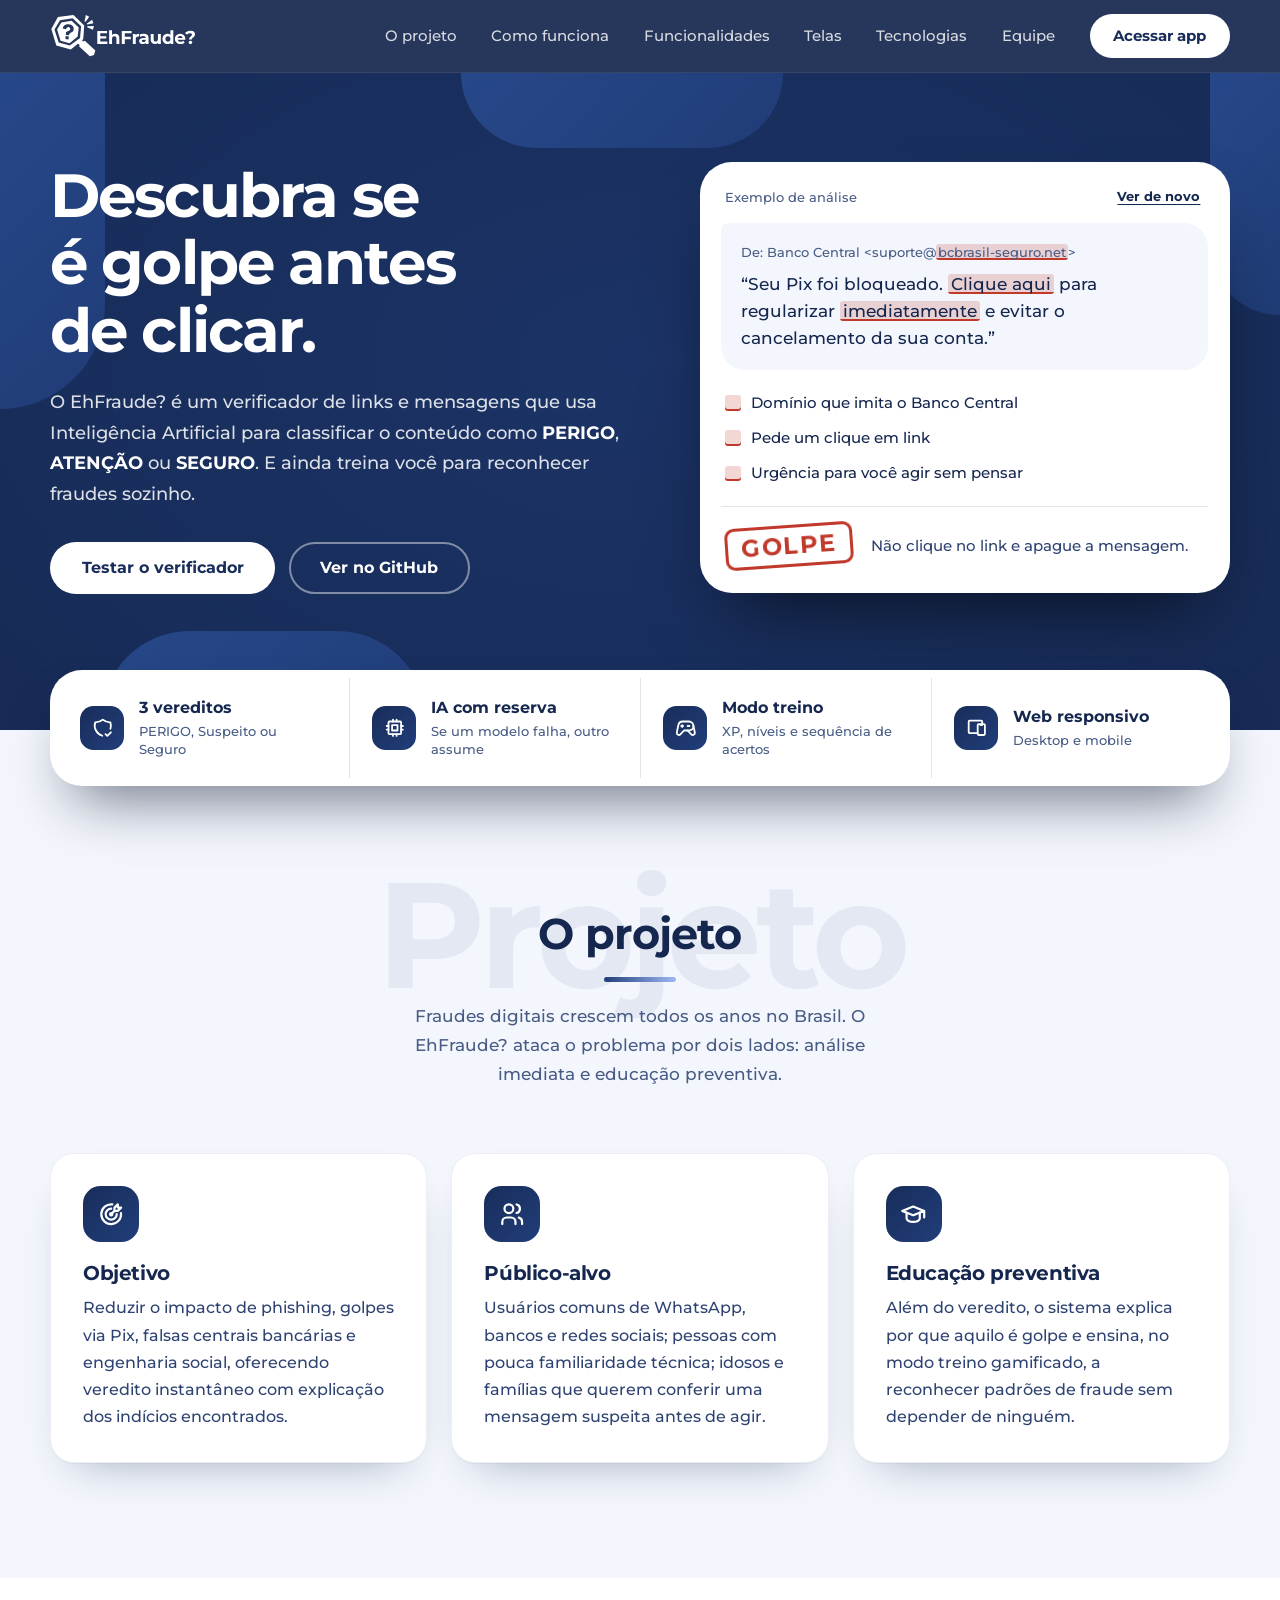
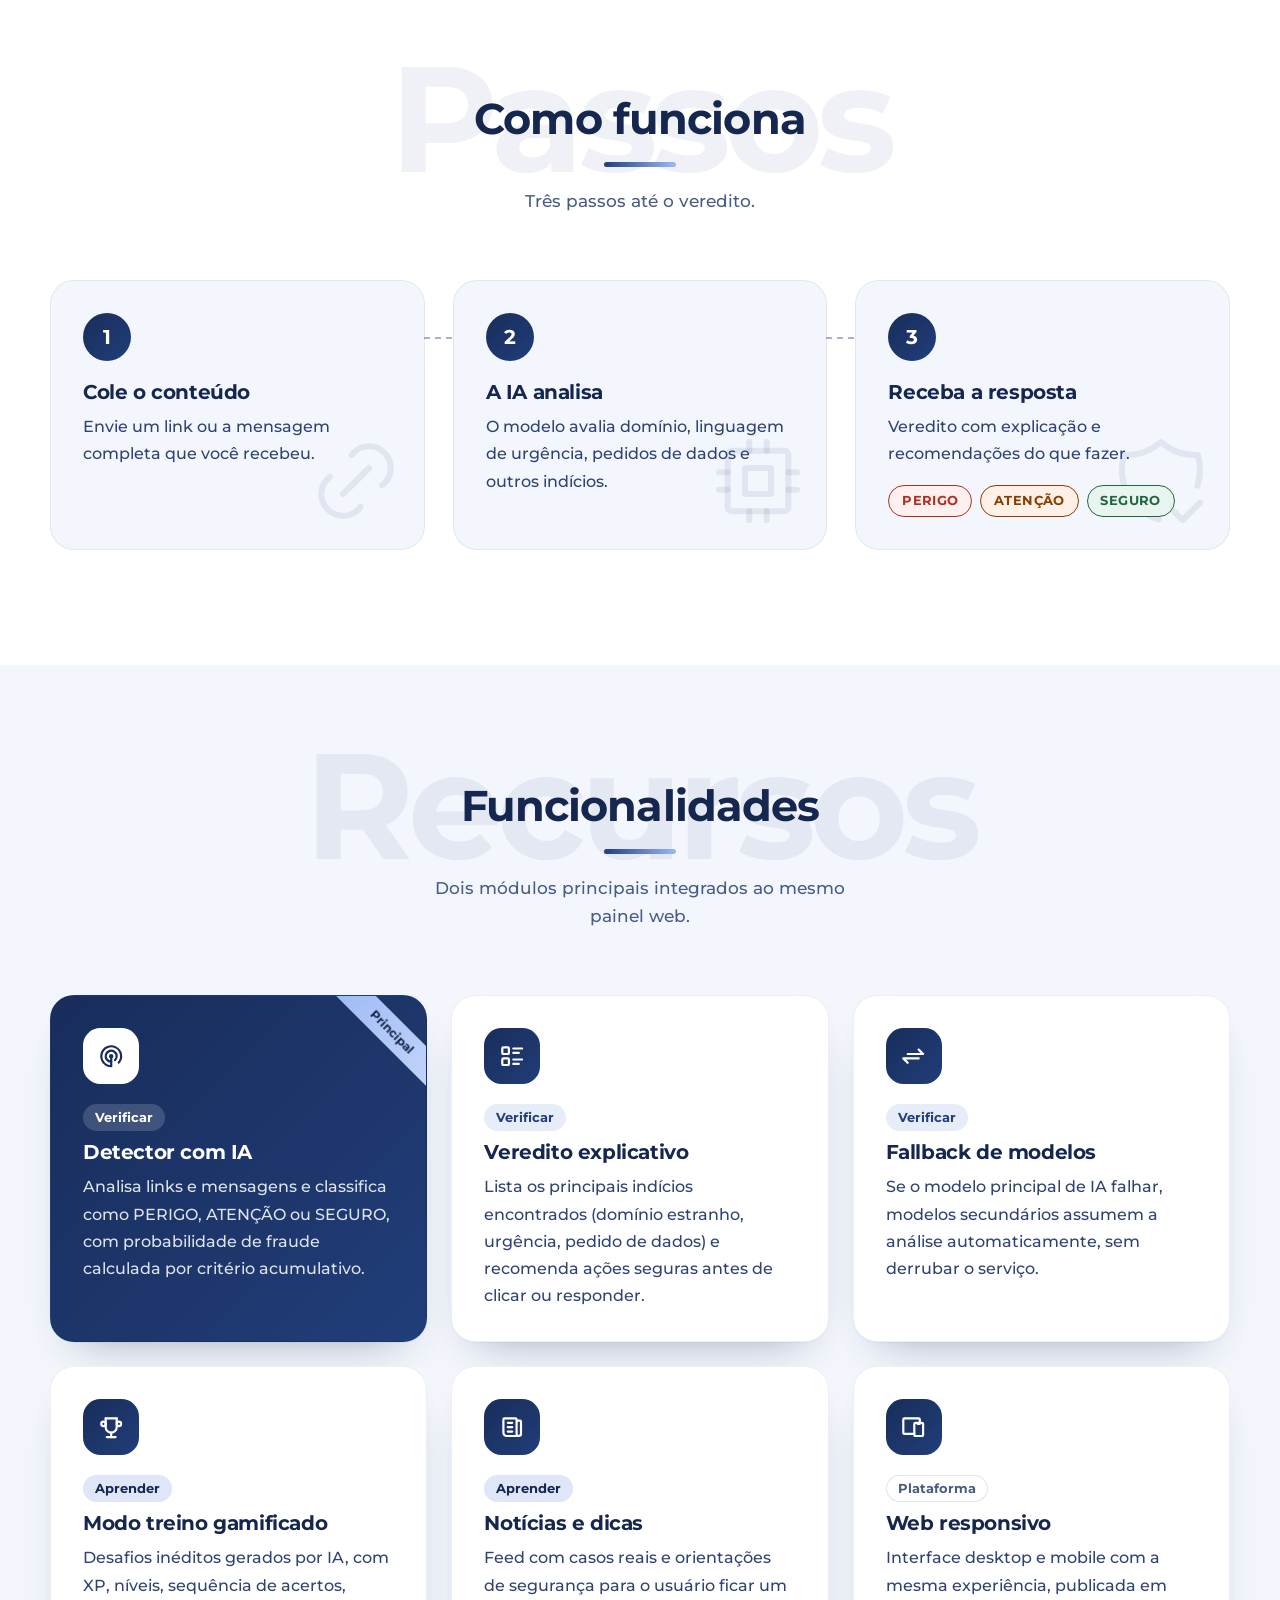
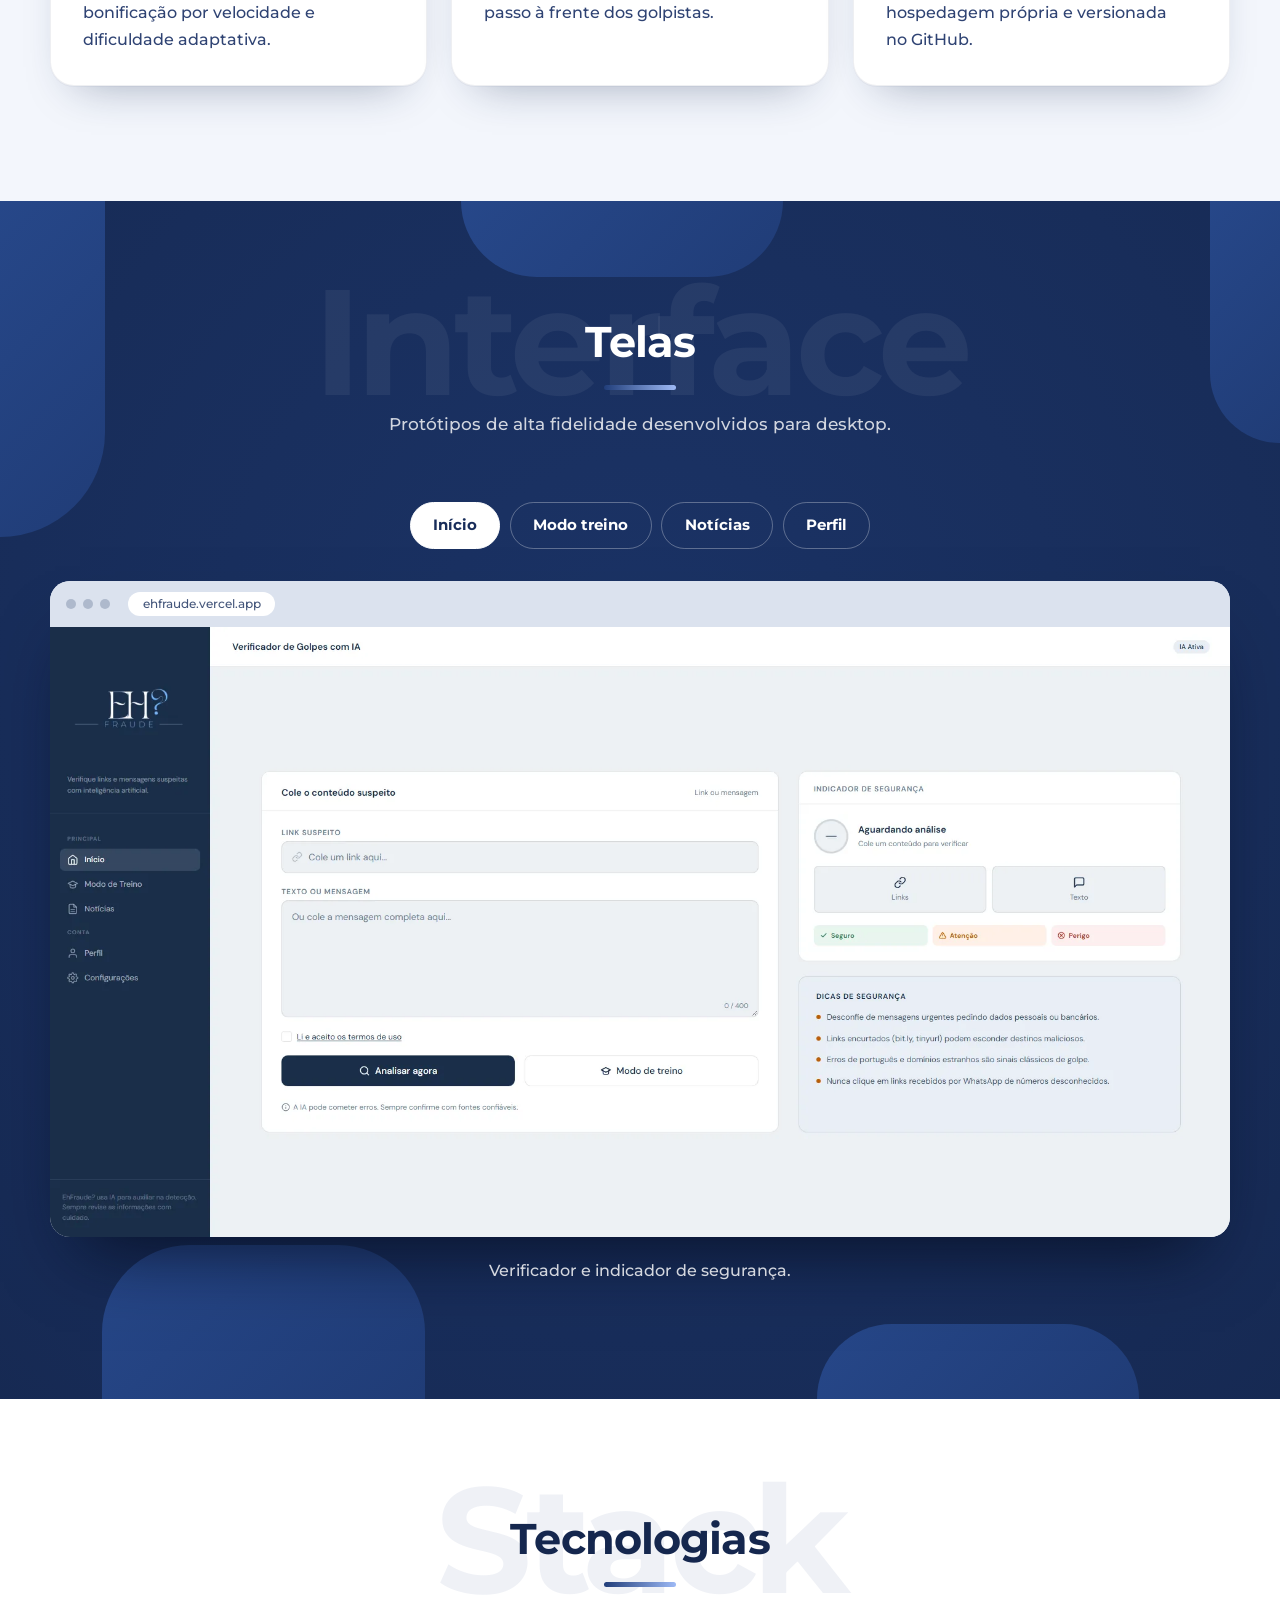
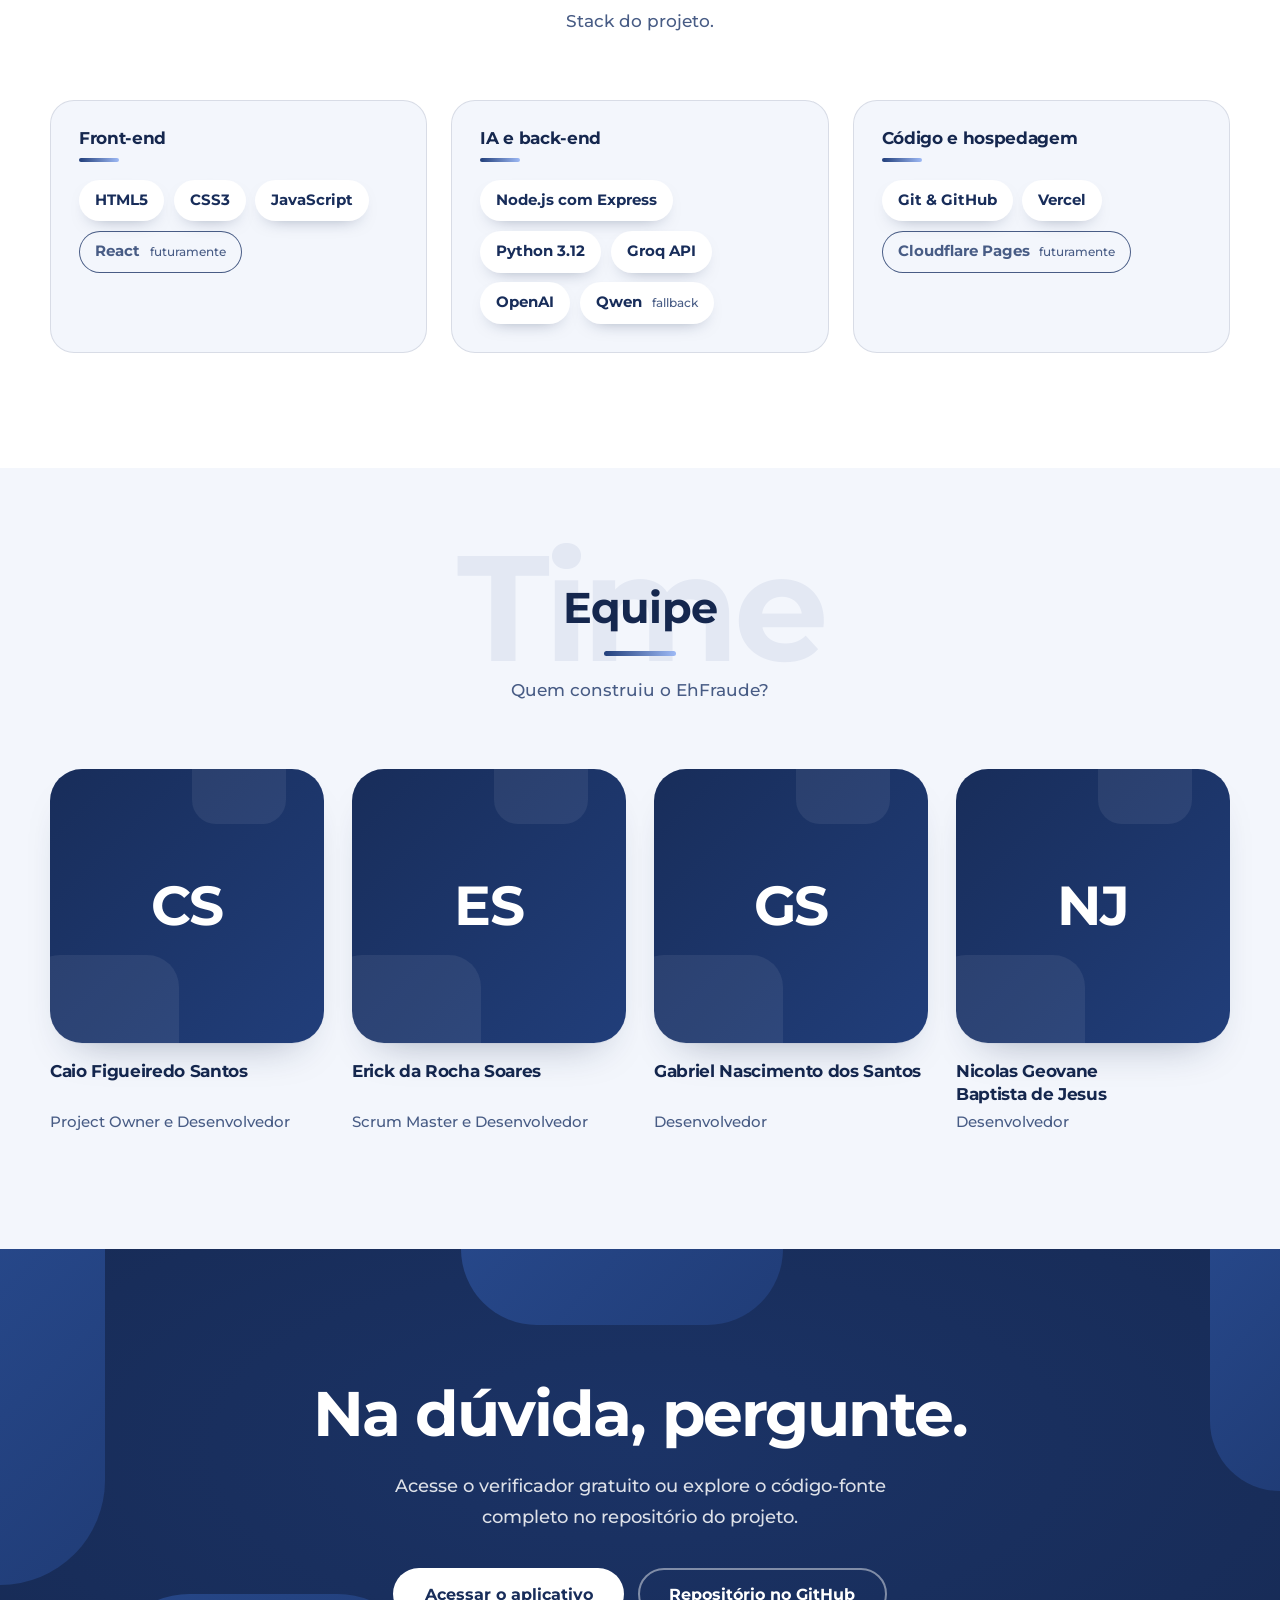
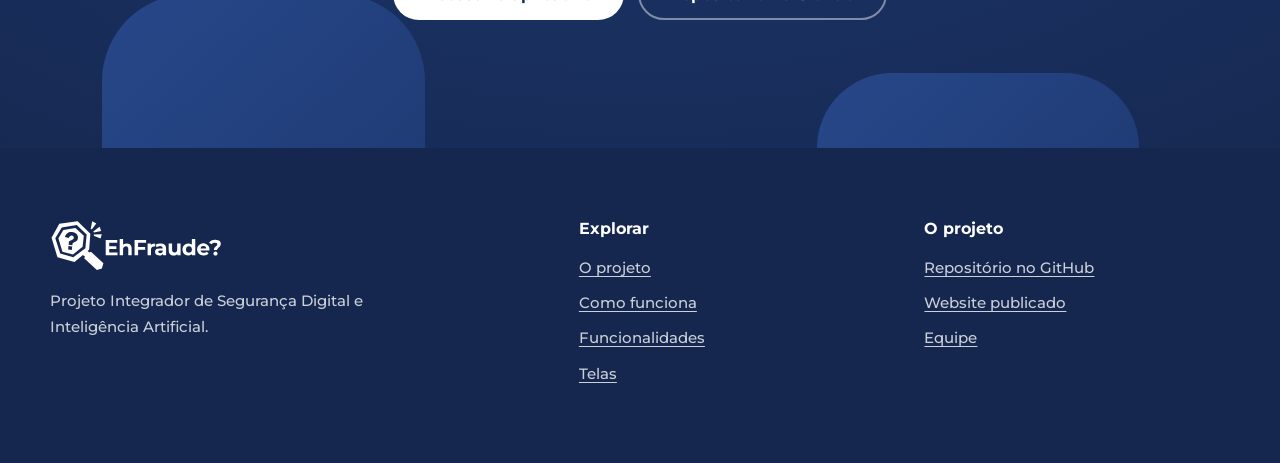
==== commit ac8fc4ce: "alterações no Index.html da Landing page" ====
--- a/Landing Page/index.html
+++ b/Landing Page/index.html
@@ -30,63 +30,89 @@
 <body id="topo">
   <a class="skip-link" href="#hero-titulo">Pular para o conteúdo</a>
   <svg xmlns="http://www.w3.org/2000/svg" width="0" height="0" style="position:absolute" aria-hidden="true" focusable="false">
-<symbol id="i-arrows-exchange" viewBox="0 0 24 24"><path d="M7 10h14l-4 -4" />
-  <path d="M17 14h-14l4 4" /></symbol>
-<symbol id="i-cpu" viewBox="0 0 24 24"><path d="M5 6a1 1 0 0 1 1 -1h12a1 1 0 0 1 1 1v12a1 1 0 0 1 -1 1h-12a1 1 0 0 1 -1 -1l0 -12" />
-  <path d="M9 9h6v6h-6l0 -6" />
-  <path d="M3 10h2" />
-  <path d="M3 14h2" />
-  <path d="M10 3v2" />
-  <path d="M14 3v2" />
-  <path d="M21 10h-2" />
-  <path d="M21 14h-2" />
-  <path d="M14 21v-2" />
-  <path d="M10 21v-2" /></symbol>
-<symbol id="i-device-gamepad-2" viewBox="0 0 24 24"><path d="M12 5h3.5a5 5 0 0 1 0 10h-5.5l-4.015 4.227a2.3 2.3 0 0 1 -3.923 -2.035l1.634 -8.173a5 5 0 0 1 4.904 -4.019h3.4" />
-  <path d="M14 15l4.07 4.284a2.3 2.3 0 0 0 3.925 -2.023l-1.6 -8.232" />
-  <path d="M8 9v2" />
-  <path d="M7 10h2" />
-  <path d="M14 10h2" /></symbol>
-<symbol id="i-devices" viewBox="0 0 24 24"><path d="M13 9a1 1 0 0 1 1 -1h6a1 1 0 0 1 1 1v10a1 1 0 0 1 -1 1h-6a1 1 0 0 1 -1 -1v-10" />
-  <path d="M18 8v-3a1 1 0 0 0 -1 -1h-13a1 1 0 0 0 -1 1v12a1 1 0 0 0 1 1h9" />
-  <path d="M16 9h2" /></symbol>
-<symbol id="i-link" viewBox="0 0 24 24"><path d="M9 15l6 -6" />
-  <path d="M11 6l.463 -.536a5 5 0 0 1 7.071 7.072l-.534 .464" />
-  <path d="M13 18l-.397 .534a5.068 5.068 0 0 1 -7.127 0a4.972 4.972 0 0 1 0 -7.071l.524 -.463" /></symbol>
-<symbol id="i-list-details" viewBox="0 0 24 24"><path d="M13 5h8" />
-  <path d="M13 9h5" />
-  <path d="M13 15h8" />
-  <path d="M13 19h5" />
-  <path d="M3 5a1 1 0 0 1 1 -1h4a1 1 0 0 1 1 1v4a1 1 0 0 1 -1 1h-4a1 1 0 0 1 -1 -1l0 -4" />
-  <path d="M3 15a1 1 0 0 1 1 -1h4a1 1 0 0 1 1 1v4a1 1 0 0 1 -1 1h-4a1 1 0 0 1 -1 -1l0 -4" /></symbol>
-<symbol id="i-news" viewBox="0 0 24 24"><path d="M16 6h3a1 1 0 0 1 1 1v11a2 2 0 0 1 -4 0v-13a1 1 0 0 0 -1 -1h-10a1 1 0 0 0 -1 1v12a3 3 0 0 0 3 3h11" />
-  <path d="M8 8l4 0" />
-  <path d="M8 12l4 0" />
-  <path d="M8 16l4 0" /></symbol>
-<symbol id="i-radar-2" viewBox="0 0 24 24"><path d="M11 12a1 1 0 1 0 2 0a1 1 0 1 0 -2 0" />
-  <path d="M15.51 15.56a5 5 0 1 0 -3.51 1.44" />
-  <path d="M18.832 17.86a9 9 0 1 0 -6.832 3.14" />
-  <path d="M12 12v9" /></symbol>
-<symbol id="i-school" viewBox="0 0 24 24"><path d="M22 9l-10 -4l-10 4l10 4l10 -4v6" />
-  <path d="M6 10.6v5.4a6 3 0 0 0 12 0v-5.4" /></symbol>
-<symbol id="i-shield-check" viewBox="0 0 24 24"><path d="M11.46 20.846a12 12 0 0 1 -7.96 -14.846a12 12 0 0 0 8.5 -3a12 12 0 0 0 8.5 3a12 12 0 0 1 -.09 7.06" />
-  <path d="M15 19l2 2l4 -4" /></symbol>
-<symbol id="i-target-arrow" viewBox="0 0 24 24"><path d="M11 12a1 1 0 1 0 2 0a1 1 0 1 0 -2 0" />
-  <path d="M12 7a5 5 0 1 0 5 5" />
-  <path d="M13 3.055a9 9 0 1 0 7.941 7.945" />
-  <path d="M15 6v3h3l3 -3h-3v-3l-3 3" />
-  <path d="M15 9l-3 3" /></symbol>
-<symbol id="i-trophy" viewBox="0 0 24 24"><path d="M8 21l8 0" />
-  <path d="M12 17l0 4" />
-  <path d="M7 4l10 0" />
-  <path d="M17 4v8a5 5 0 0 1 -10 0v-8" />
-  <path d="M3 9a2 2 0 1 0 4 0a2 2 0 1 0 -4 0" />
-  <path d="M17 9a2 2 0 1 0 4 0a2 2 0 1 0 -4 0" /></symbol>
-<symbol id="i-users" viewBox="0 0 24 24"><path d="M5 7a4 4 0 1 0 8 0a4 4 0 1 0 -8 0" />
-  <path d="M3 21v-2a4 4 0 0 1 4 -4h4a4 4 0 0 1 4 4v2" />
-  <path d="M16 3.13a4 4 0 0 1 0 7.75" />
-  <path d="M21 21v-2a4 4 0 0 0 -3 -3.85" /></symbol>
-</svg>
+    <symbol id="i-arrows-exchange" viewBox="0 0 24 24">
+      <path d="M7 10h14l-4 -4" />
+      <path d="M17 14h-14l4 4" />
+    </symbol>
+    <symbol id="i-cpu" viewBox="0 0 24 24">
+      <path d="M5 6a1 1 0 0 1 1 -1h12a1 1 0 0 1 1 1v12a1 1 0 0 1 -1 1h-12a1 1 0 0 1 -1 -1l0 -12" />
+      <path d="M9 9h6v6h-6l0 -6" />
+      <path d="M3 10h2" />
+      <path d="M3 14h2" />
+      <path d="M10 3v2" />
+      <path d="M14 3v2" />
+      <path d="M21 10h-2" />
+      <path d="M21 14h-2" />
+      <path d="M14 21v-2" />
+      <path d="M10 21v-2" />
+    </symbol>
+    <symbol id="i-device-gamepad-2" viewBox="0 0 24 24">
+      <path d="M12 5h3.5a5 5 0 0 1 0 10h-5.5l-4.015 4.227a2.3 2.3 0 0 1 -3.923 -2.035l1.634 -8.173a5 5 0 0 1 4.904 -4.019h3.4" />
+      <path d="M14 15l4.07 4.284a2.3 2.3 0 0 0 3.925 -2.023l-1.6 -8.232" />
+      <path d="M8 9v2" />
+      <path d="M7 10h2" />
+      <path d="M14 10h2" />
+    </symbol>
+    <symbol id="i-devices" viewBox="0 0 24 24">
+      <path d="M13 9a1 1 0 0 1 1 -1h6a1 1 0 0 1 1 1v10a1 1 0 0 1 -1 1h-6a1 1 0 0 1 -1 -1v-10" />
+      <path d="M18 8v-3a1 1 0 0 0 -1 -1h-13a1 1 0 0 0 -1 1v12a1 1 0 0 0 1 1h9" />
+      <path d="M16 9h2" />
+    </symbol>
+    <symbol id="i-link" viewBox="0 0 24 24">
+      <path d="M9 15l6 -6" />
+      <path d="M11 6l.463 -.536a5 5 0 0 1 7.071 7.072l-.534 .464" />
+      <path d="M13 18l-.397 .534a5.068 5.068 0 0 1 -7.127 0a4.972 4.972 0 0 1 0 -7.071l.524 -.463" />
+    </symbol>
+    <symbol id="i-list-details" viewBox="0 0 24 24">
+      <path d="M13 5h8" />
+      <path d="M13 9h5" />
+      <path d="M13 15h8" />
+      <path d="M13 19h5" />
+      <path d="M3 5a1 1 0 0 1 1 -1h4a1 1 0 0 1 1 1v4a1 1 0 0 1 -1 1h-4a1 1 0 0 1 -1 -1l0 -4" />
+      <path d="M3 15a1 1 0 0 1 1 -1h4a1 1 0 0 1 1 1v4a1 1 0 0 1 -1 1h-4a1 1 0 0 1 -1 -1l0 -4" />
+    </symbol>
+    <symbol id="i-news" viewBox="0 0 24 24">
+      <path d="M16 6h3a1 1 0 0 1 1 1v11a2 2 0 0 1 -4 0v-13a1 1 0 0 0 -1 -1h-10a1 1 0 0 0 -1 1v12a3 3 0 0 0 3 3h11" />
+      <path d="M8 8l4 0" />
+      <path d="M8 12l4 0" />
+      <path d="M8 16l4 0" />
+    </symbol>
+    <symbol id="i-radar-2" viewBox="0 0 24 24">
+      <path d="M11 12a1 1 0 1 0 2 0a1 1 0 1 0 -2 0" />
+      <path d="M15.51 15.56a5 5 0 1 0 -3.51 1.44" />
+      <path d="M18.832 17.86a9 9 0 1 0 -6.832 3.14" />
+      <path d="M12 12v9" />
+    </symbol>
+    <symbol id="i-school" viewBox="0 0 24 24">
+      <path d="M22 9l-10 -4l-10 4l10 4l10 -4v6" />
+      <path d="M6 10.6v5.4a6 3 0 0 0 12 0v-5.4" />
+    </symbol>
+    <symbol id="i-shield-check" viewBox="0 0 24 24">
+      <path d="M11.46 20.846a12 12 0 0 1 -7.96 -14.846a12 12 0 0 0 8.5 -3a12 12 0 0 0 8.5 3a12 12 0 0 1 -.09 7.06" />
+      <path d="M15 19l2 2l4 -4" />
+    </symbol>
+    <symbol id="i-target-arrow" viewBox="0 0 24 24">
+      <path d="M11 12a1 1 0 1 0 2 0a1 1 0 1 0 -2 0" />
+      <path d="M12 7a5 5 0 1 0 5 5" />
+      <path d="M13 3.055a9 9 0 1 0 7.941 7.945" />
+      <path d="M15 6v3h3l3 -3h-3v-3l-3 3" />
+      <path d="M15 9l-3 3" />
+    </symbol>
+    <symbol id="i-trophy" viewBox="0 0 24 24">
+      <path d="M8 21l8 0" />
+      <path d="M12 17l0 4" />
+      <path d="M7 4l10 0" />
+      <path d="M17 4v8a5 5 0 0 1 -10 0v-8" />
+      <path d="M3 9a2 2 0 1 0 4 0a2 2 0 1 0 -4 0" />
+      <path d="M17 9a2 2 0 1 0 4 0a2 2 0 1 0 -4 0" />
+    </symbol>
+    <symbol id="i-users" viewBox="0 0 24 24">
+      <path d="M5 7a4 4 0 1 0 8 0a4 4 0 1 0 -8 0" />
+      <path d="M3 21v-2a4 4 0 0 1 4 -4h4a4 4 0 0 1 4 4v2" />
+      <path d="M16 3.13a4 4 0 0 1 0 7.75" />
+      <path d="M21 21v-2a4 4 0 0 0 -3 -3.85" />
+    </symbol>
+  </svg>
 
   <header class="site-header">
     <div class="site-header__inner">
@@ -126,8 +152,8 @@
 
           <p class="hero__lead">
             O EhFraude? é um verificador de links e mensagens que usa Inteligência
-            Artificial para classificar o conteúdo como <strong>GOLPE</strong>,
-            <strong>SUSPEITO</strong> ou <strong>SEGURO</strong>. E ainda treina
+            Artificial para classificar o conteúdo como <strong>PERIGO</strong>,
+            <strong>ATENÇÃO</strong> ou <strong>SEGURO</strong>. E ainda treina
             você para reconhecer fraudes sozinho.
           </p>
 
@@ -170,19 +196,27 @@
       <div class="wrap">
         <ul class="facts" aria-label="Resumo do EhFraude?">
           <li>
-            <span class="badge badge--sm"><svg class="icon" aria-hidden="true" focusable="false"><use href="#i-shield-check"/></svg></span>
-            <div><strong>3 vereditos</strong><span>Golpe, Suspeito ou Seguro</span></div>
+            <span class="badge badge--sm"><svg class="icon" aria-hidden="true" focusable="false">
+                <use href="#i-shield-check" />
+              </svg></span>
+            <div><strong>3 vereditos</strong><span>PERIGO, Suspeito ou Seguro</span></div>
           </li>
           <li>
-            <span class="badge badge--sm"><svg class="icon" aria-hidden="true" focusable="false"><use href="#i-cpu"/></svg></span>
+            <span class="badge badge--sm"><svg class="icon" aria-hidden="true" focusable="false">
+                <use href="#i-cpu" />
+              </svg></span>
             <div><strong>IA com reserva</strong><span>Se um modelo falha, outro assume</span></div>
           </li>
           <li>
-            <span class="badge badge--sm"><svg class="icon" aria-hidden="true" focusable="false"><use href="#i-device-gamepad-2"/></svg></span>
+            <span class="badge badge--sm"><svg class="icon" aria-hidden="true" focusable="false">
+                <use href="#i-device-gamepad-2" />
+              </svg></span>
             <div><strong>Modo treino</strong><span>XP, níveis e sequência de acertos</span></div>
           </li>
           <li>
-            <span class="badge badge--sm"><svg class="icon" aria-hidden="true" focusable="false"><use href="#i-devices"/></svg></span>
+            <span class="badge badge--sm"><svg class="icon" aria-hidden="true" focusable="false">
+                <use href="#i-devices" />
+              </svg></span>
             <div><strong>Web responsivo</strong><span>Desktop e mobile</span></div>
           </li>
         </ul>
@@ -203,7 +237,9 @@
 
         <div class="grid grid--3">
           <article class="card">
-            <span class="badge"><svg class="icon" aria-hidden="true" focusable="false"><use href="#i-target-arrow"/></svg></span>
+            <span class="badge"><svg class="icon" aria-hidden="true" focusable="false">
+                <use href="#i-target-arrow" />
+              </svg></span>
             <h3>Objetivo</h3>
             <p>
               Reduzir o impacto de phishing, golpes via Pix, falsas centrais
@@ -212,7 +248,9 @@
             </p>
           </article>
           <article class="card">
-            <span class="badge"><svg class="icon" aria-hidden="true" focusable="false"><use href="#i-users"/></svg></span>
+            <span class="badge"><svg class="icon" aria-hidden="true" focusable="false">
+                <use href="#i-users" />
+              </svg></span>
             <h3>Público-alvo</h3>
             <p>
               Usuários comuns de WhatsApp, bancos e redes sociais; pessoas com
@@ -221,7 +259,9 @@
             </p>
           </article>
           <article class="card">
-            <span class="badge"><svg class="icon" aria-hidden="true" focusable="false"><use href="#i-school"/></svg></span>
+            <span class="badge"><svg class="icon" aria-hidden="true" focusable="false">
+                <use href="#i-school" />
+              </svg></span>
             <h3>Educação preventiva</h3>
             <p>
               Além do veredito, o sistema explica por que aquilo é golpe e ensina,
@@ -244,25 +284,31 @@
 
         <ol class="steps">
           <li class="step card">
-            <svg class="icon step__ghost" aria-hidden="true" focusable="false"><use href="#i-link"/></svg>
+            <svg class="icon step__ghost" aria-hidden="true" focusable="false">
+              <use href="#i-link" />
+            </svg>
             <span class="step__num" aria-hidden="true">1</span>
             <h3>Cole o conteúdo</h3>
             <p>Envie um link ou a mensagem completa que você recebeu.</p>
           </li>
           <li class="step card">
-            <svg class="icon step__ghost" aria-hidden="true" focusable="false"><use href="#i-cpu"/></svg>
+            <svg class="icon step__ghost" aria-hidden="true" focusable="false">
+              <use href="#i-cpu" />
+            </svg>
             <span class="step__num" aria-hidden="true">2</span>
             <h3>A IA analisa</h3>
             <p>O modelo avalia domínio, linguagem de urgência, pedidos de dados e outros indícios.</p>
           </li>
           <li class="step card">
-            <svg class="icon step__ghost" aria-hidden="true" focusable="false"><use href="#i-shield-check"/></svg>
+            <svg class="icon step__ghost" aria-hidden="true" focusable="false">
+              <use href="#i-shield-check" />
+            </svg>
             <span class="step__num" aria-hidden="true">3</span>
             <h3>Receba a resposta</h3>
             <p>Veredito com explicação e recomendações do que fazer.</p>
             <ul class="verdicts" aria-label="Vereditos possíveis">
-              <li class="verdict verdict--bad">GOLPE</li>
-              <li class="verdict verdict--warn">SUSPEITO</li>
+              <li class="verdict verdict--bad">PERIGO</li>
+              <li class="verdict verdict--warn">ATENÇÃO</li>
               <li class="verdict verdict--ok">SEGURO</li>
             </ul>
           </li>
@@ -282,17 +328,21 @@
         <div class="grid grid--3">
           <article class="card card--featured">
             <span class="ribbon">Principal</span>
-            <span class="badge"><svg class="icon" aria-hidden="true" focusable="false"><use href="#i-radar-2"/></svg></span>
+            <span class="badge"><svg class="icon" aria-hidden="true" focusable="false">
+                <use href="#i-radar-2" />
+              </svg></span>
             <span class="tag">Verificar</span>
             <h3>Detector com IA</h3>
             <p>
-              Analisa links e mensagens e classifica como GOLPE, SUSPEITO ou
+              Analisa links e mensagens e classifica como PERIGO, ATENÇÃO ou
               SEGURO, com probabilidade de fraude calculada por critério
               acumulativo.
             </p>
           </article>
           <article class="card">
-            <span class="badge"><svg class="icon" aria-hidden="true" focusable="false"><use href="#i-list-details"/></svg></span>
+            <span class="badge"><svg class="icon" aria-hidden="true" focusable="false">
+                <use href="#i-list-details" />
+              </svg></span>
             <span class="tag">Verificar</span>
             <h3>Veredito explicativo</h3>
             <p>
@@ -302,7 +352,9 @@
             </p>
           </article>
           <article class="card">
-            <span class="badge"><svg class="icon" aria-hidden="true" focusable="false"><use href="#i-arrows-exchange"/></svg></span>
+            <span class="badge"><svg class="icon" aria-hidden="true" focusable="false">
+                <use href="#i-arrows-exchange" />
+              </svg></span>
             <span class="tag">Verificar</span>
             <h3>Fallback de modelos</h3>
             <p>
@@ -311,7 +363,9 @@
             </p>
           </article>
           <article class="card">
-            <span class="badge"><svg class="icon" aria-hidden="true" focusable="false"><use href="#i-trophy"/></svg></span>
+            <span class="badge"><svg class="icon" aria-hidden="true" focusable="false">
+                <use href="#i-trophy" />
+              </svg></span>
             <span class="tag tag--learn">Aprender</span>
             <h3>Modo treino gamificado</h3>
             <p>
@@ -320,7 +374,9 @@
             </p>
           </article>
           <article class="card">
-            <span class="badge"><svg class="icon" aria-hidden="true" focusable="false"><use href="#i-news"/></svg></span>
+            <span class="badge"><svg class="icon" aria-hidden="true" focusable="false">
+                <use href="#i-news" />
+              </svg></span>
             <span class="tag tag--learn">Aprender</span>
             <h3>Notícias e dicas</h3>
             <p>
@@ -329,7 +385,9 @@
             </p>
           </article>
           <article class="card">
-            <span class="badge"><svg class="icon" aria-hidden="true" focusable="false"><use href="#i-devices"/></svg></span>
+            <span class="badge"><svg class="icon" aria-hidden="true" focusable="false">
+                <use href="#i-devices" />
+              </svg></span>
             <span class="tag tag--platform">Plataforma</span>
             <h3>Web responsivo</h3>
             <p>
@@ -356,8 +414,7 @@
             <h3 class="screen__title">Início</h3>
             <figure class="frame">
               <div class="frame__bar" aria-hidden="true"><i></i><i></i><i></i><span>ehfraude.vercel.app</span></div>
-              <img src="Imagens/tela-inicio.webp" width="1917" height="991" loading="lazy" decoding="async"
-                alt="Tela inicial: campo para colar um link ou mensagem suspeita e o indicador de segurança com as faixas Seguro, Atenção e Perigo">
+              <img src="Imagens/tela-inicio.webp" width="1917" height="991" loading="lazy" decoding="async" alt="Tela inicial: campo para colar um link ou mensagem suspeita e o indicador de segurança com as faixas Seguro, Atenção e Perigo">
             </figure>
             <p class="screen__caption">Verificador e indicador de segurança.</p>
           </article>
@@ -366,8 +423,7 @@
             <h3 class="screen__title">Modo treino</h3>
             <figure class="frame">
               <div class="frame__bar" aria-hidden="true"><i></i><i></i><i></i><span>ehfraude.vercel.app</span></div>
-              <img src="Imagens/tela-treino.webp" width="1917" height="991" loading="lazy" decoding="async"
-                alt="Modo treino: mensagem suspeita do suposto Banco Central, quatro alternativas de resposta, feedback de acerto e painel de progresso com XP e nível">
+              <img src="Imagens/tela-treino.webp" width="1917" height="991" loading="lazy" decoding="async" alt="Modo treino: mensagem suspeita do suposto Banco Central, quatro alternativas de resposta, feedback de acerto e painel de progresso com XP e nível">
             </figure>
             <p class="screen__caption">Questão, feedback e progresso.</p>
           </article>
@@ -376,8 +432,7 @@
             <h3 class="screen__title">Notícias</h3>
             <figure class="frame">
               <div class="frame__bar" aria-hidden="true"><i></i><i></i><i></i><span>ehfraude.vercel.app</span></div>
-              <img src="Imagens/tela-noticias.webp" width="1919" height="991" loading="lazy" decoding="async"
-                alt="Notícias sobre golpes digitais: quatro matérias sobre Pix, voz sintética, phishing e falsas vagas de home office, ao lado de um quadro de dicas de segurança">
+              <img src="Imagens/tela-noticias.webp" width="1919" height="991" loading="lazy" decoding="async" alt="Notícias sobre golpes digitais: quatro matérias sobre Pix, voz sintética, phishing e falsas vagas de home office, ao lado de um quadro de dicas de segurança">
             </figure>
             <p class="screen__caption">Feed de casos reais e dicas.</p>
           </article>
@@ -386,8 +441,7 @@
             <h3 class="screen__title">Perfil</h3>
             <figure class="frame">
               <div class="frame__bar" aria-hidden="true"><i></i><i></i><i></i><span>ehfraude.vercel.app</span></div>
-              <img src="Imagens/tela-perfil.webp" width="1919" height="991" loading="lazy" decoding="async"
-                alt="Perfil da conta: verificações feitas, golpes evitados, nível no modo treino, dados pessoais e configurações de segurança">
+              <img src="Imagens/tela-perfil.webp" width="1919" height="991" loading="lazy" decoding="async" alt="Perfil da conta: verificações feitas, golpes evitados, nível no modo treino, dados pessoais e configurações de segurança">
             </figure>
             <p class="screen__caption">Configurações da conta.</p>
           </article>
@@ -417,9 +471,10 @@
           <div class="lane">
             <h3>IA e back-end</h3>
             <ul class="chips">
+              <li class="chip">Node.js com Express</li>
               <li class="chip">Python 3.12</li>
               <li class="chip">Groq API</li>
-              <li class="chip">Llama 3.3 70B</li>
+              <li class="chip">OpenAI</li>
               <li class="chip">Qwen <small>fallback</small></li>
             </ul>
           </div>
@@ -428,6 +483,7 @@
             <ul class="chips">
               <li class="chip">Git &amp; GitHub</li>
               <li class="chip">Vercel</li>
+              <li class="chip is-planned">Cloudflare Pages <small>futuramente</small></li>
             </ul>
           </div>
         </div>
@@ -528,4 +584,4 @@
   <script src="script.js" defer></script>
 </body>
 
-</html>
+</html>
